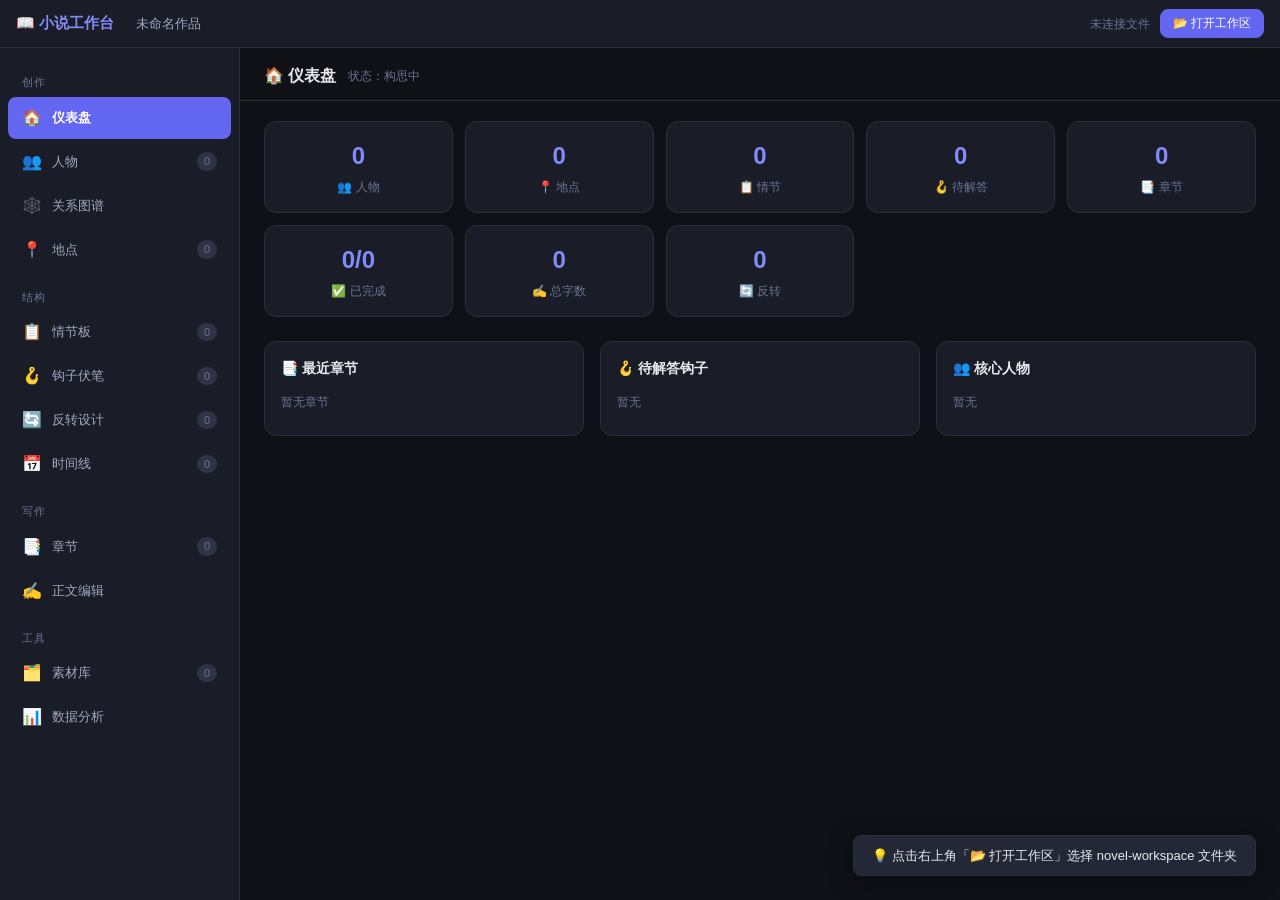
==== novel-workspace/novel-studio.html @ f1ae54b0 "feat: init novel-studio - local novel writing workbench" ====
<!DOCTYPE html>
<html lang="zh-CN">
<head>
<meta charset="UTF-8">
<meta name="viewport" content="width=device-width, initial-scale=1.0">
<title>📖 小说创作工作台</title>
<style>
:root{
  --bg:#0f1117;--bg2:#1a1d27;--bg3:#242836;--bg4:#2e3345;--bg5:#383d50;
  --text:#e8eaf0;--text2:#a0a8c0;--text3:#6b7394;
  --accent:#6366f1;--accent2:#818cf8;--accent-dim:#4338ca;
  --green:#10b981;--yellow:#f59e0b;--red:#ef4444;--blue:#3b82f6;--purple:#8b5cf6;--pink:#ec4899;--cyan:#06b6d4;--orange:#f97316;
  --border:#2a2f40;--border2:#363c52;
  --radius:8px;--radius2:12px;
  --shadow:0 4px 24px rgba(0,0,0,.4);
  --font-sans:-apple-system,BlinkMacSystemFont,'Segoe UI',Roboto,sans-serif;
  --font-serif:'Georgia','Noto Serif SC',serif;
  --font-mono:'JetBrains Mono','Fira Code',monospace;
  --sidebar-w:240px;--topbar-h:48px;
}
*{margin:0;padding:0;box-sizing:border-box;}
body{font-family:var(--font-sans);background:var(--bg);color:var(--text);height:100vh;overflow:hidden;display:flex;flex-direction:column;font-size:14px;line-height:1.5;}
::-webkit-scrollbar{width:6px;height:6px;}
::-webkit-scrollbar-track{background:transparent;}
::-webkit-scrollbar-thumb{background:var(--bg4);border-radius:3px;}
::-webkit-scrollbar-thumb:hover{background:var(--bg5);}

/* === 顶栏 === */
.topbar{height:var(--topbar-h);background:var(--bg2);border-bottom:1px solid var(--border);display:flex;align-items:center;padding:0 16px;gap:12px;flex-shrink:0;z-index:100;}
.topbar-logo{font-size:15px;font-weight:700;color:var(--accent2);white-space:nowrap;}
.topbar-project{font-size:13px;color:var(--text2);cursor:pointer;padding:4px 10px;border-radius:var(--radius);transition:background .15s;}
.topbar-project:hover{background:var(--bg3);}
.topbar-status{margin-left:auto;display:flex;align-items:center;gap:10px;font-size:12px;color:var(--text3);}
.topbar-status .dot{width:8px;height:8px;border-radius:50%;background:var(--green);animation:pulse 2s infinite;}
@keyframes pulse{0%,100%{opacity:1;}50%{opacity:.4;}}
.topbar-btn{padding:5px 12px;border-radius:var(--radius);border:1px solid var(--border);background:transparent;color:var(--text2);cursor:pointer;font-size:12px;transition:all .15s;}
.topbar-btn:hover{background:var(--bg3);color:var(--text);border-color:var(--border2);}
.topbar-btn.primary{background:var(--accent);border-color:var(--accent);color:#fff;}
.topbar-btn.primary:hover{background:var(--accent-dim);}

/* === 主体布局 === */
.app-body{display:flex;flex:1;overflow:hidden;}

/* === 侧边栏 === */
.sidebar{width:var(--sidebar-w);background:var(--bg2);border-right:1px solid var(--border);display:flex;flex-direction:column;flex-shrink:0;overflow:hidden;}
.sidebar-nav{flex:1;overflow-y:auto;padding:8px;}
.nav-item{display:flex;align-items:center;gap:10px;padding:9px 14px;border-radius:var(--radius);cursor:pointer;color:var(--text2);font-size:13px;transition:all .15s;margin-bottom:2px;}
.nav-item:hover{background:var(--bg3);color:var(--text);}
.nav-item.active{background:var(--accent);color:#fff;font-weight:600;}
.nav-item .icon{font-size:16px;width:20px;text-align:center;}
.nav-item .badge{margin-left:auto;background:var(--bg4);color:var(--text3);font-size:11px;padding:1px 6px;border-radius:10px;min-width:20px;text-align:center;}
.nav-item.active .badge{background:rgba(255,255,255,.2);color:#fff;}
.nav-section{padding:6px 14px;font-size:11px;color:var(--text3);text-transform:uppercase;letter-spacing:1px;margin-top:12px;}

/* === 主内容区 === */
.main-content{flex:1;overflow:hidden;display:flex;flex-direction:column;}
.panel{display:none;flex:1;overflow:hidden;flex-direction:column;}
.panel.active{display:flex;}
.panel-header{padding:16px 24px 12px;border-bottom:1px solid var(--border);display:flex;align-items:center;gap:12px;flex-shrink:0;background:var(--bg);}
.panel-title{font-size:16px;font-weight:700;color:var(--text);}
.panel-subtitle{font-size:12px;color:var(--text3);}
.panel-actions{margin-left:auto;display:flex;gap:8px;}
.panel-body{flex:1;overflow-y:auto;padding:20px 24px;}

/* === 按钮 === */
.btn{padding:7px 14px;border-radius:var(--radius);border:1px solid var(--border);background:var(--bg3);color:var(--text);cursor:pointer;font-size:13px;font-weight:500;transition:all .15s;display:inline-flex;align-items:center;gap:6px;}
.btn:hover{background:var(--bg4);border-color:var(--border2);}
.btn-primary{background:var(--accent);border-color:var(--accent);color:#fff;}
.btn-primary:hover{background:var(--accent-dim);}
.btn-sm{padding:5px 10px;font-size:12px;}
.btn-ghost{background:transparent;border-color:transparent;}
.btn-ghost:hover{background:var(--bg3);}
.btn-danger{background:var(--red);border-color:var(--red);color:#fff;}
.btn-danger:hover{opacity:.85;}

/* === 卡片 === */
.card-grid{display:grid;grid-template-columns:repeat(auto-fill,minmax(280px,1fr));gap:16px;}
.card{background:var(--bg2);border:1px solid var(--border);border-radius:var(--radius2);padding:16px;cursor:pointer;transition:all .2s;position:relative;}
.card:hover{border-color:var(--accent);transform:translateY(-2px);box-shadow:var(--shadow);}
.card-title{font-size:14px;font-weight:600;margin-bottom:6px;display:flex;align-items:center;gap:8px;}
.card-desc{font-size:12px;color:var(--text3);line-height:1.6;display:-webkit-box;-webkit-line-clamp:3;-webkit-box-orient:vertical;overflow:hidden;}
.card-tags{display:flex;flex-wrap:wrap;gap:4px;margin-top:8px;}
.card-footer{display:flex;align-items:center;gap:8px;margin-top:12px;padding-top:10px;border-top:1px solid var(--border);}
.tag{padding:2px 8px;border-radius:4px;font-size:11px;background:var(--bg4);color:var(--text2);}
.tag-accent{background:rgba(99,102,241,.15);color:var(--accent2);}
.tag-green{background:rgba(16,185,129,.15);color:var(--green);}
.tag-yellow{background:rgba(245,158,11,.15);color:var(--yellow);}
.tag-red{background:rgba(239,68,68,.15);color:var(--red);}
.tag-purple{background:rgba(139,92,207,.15);color:var(--purple);}

/* === 表单 === */
.form-group{margin-bottom:14px;}
.form-label{display:block;font-size:12px;color:var(--text2);margin-bottom:4px;font-weight:500;}
.form-input,.form-select,.form-textarea{width:100%;padding:8px 12px;border-radius:var(--radius);border:1px solid var(--border);background:var(--bg3);color:var(--text);font-size:13px;font-family:inherit;transition:border-color .15s;}
.form-input:focus,.form-select:focus,.form-textarea:focus{outline:none;border-color:var(--accent);}
.form-textarea{resize:vertical;min-height:80px;line-height:1.6;}
.form-row{display:grid;grid-template-columns:1fr 1fr;gap:12px;}
.form-row-3{display:grid;grid-template-columns:1fr 1fr 1fr;gap:12px;}

/* === 模态框 === */
.modal-overlay{display:none;position:fixed;inset:0;background:rgba(0,0,0,.6);z-index:1000;align-items:center;justify-content:center;backdrop-filter:blur(4px);}
.modal-overlay.active{display:flex;}
.modal{background:var(--bg2);border:1px solid var(--border);border-radius:var(--radius2);width:90%;max-width:600px;max-height:85vh;display:flex;flex-direction:column;box-shadow:var(--shadow);}
.modal-lg{max-width:800px;}
.modal-header{padding:16px 20px;border-bottom:1px solid var(--border);display:flex;align-items:center;justify-content:space-between;}
.modal-title{font-size:15px;font-weight:700;}
.modal-close{width:28px;height:28px;border-radius:var(--radius);border:none;background:transparent;color:var(--text3);cursor:pointer;font-size:16px;display:flex;align-items:center;justify-content:center;}
.modal-close:hover{background:var(--bg4);color:var(--text);}
.modal-body{padding:20px;overflow-y:auto;flex:1;}
.modal-footer{padding:14px 20px;border-top:1px solid var(--border);display:flex;justify-content:flex-end;gap:8px;}

/* === 统计卡片 === */
.stat-grid{display:grid;grid-template-columns:repeat(auto-fill,minmax(160px,1fr));gap:12px;margin-bottom:24px;}
.stat-card{background:var(--bg2);border:1px solid var(--border);border-radius:var(--radius2);padding:16px;text-align:center;}
.stat-value{font-size:24px;font-weight:700;color:var(--accent2);}
.stat-label{font-size:12px;color:var(--text3);margin-top:4px;}

/* === 空状态 === */
.empty-state{display:flex;flex-direction:column;align-items:center;justify-content:center;padding:60px 20px;color:var(--text3);}
.empty-state .icon{font-size:48px;margin-bottom:12px;opacity:.5;}
.empty-state p{font-size:14px;}

/* === Toast === */
.toast{position:fixed;bottom:24px;right:24px;background:var(--bg3);border:1px solid var(--border);color:var(--text);padding:10px 18px;border-radius:var(--radius);font-size:13px;z-index:9999;animation:slideIn .3s ease;box-shadow:var(--shadow);}
@keyframes slideIn{from{transform:translateY(20px);opacity:0;}to{transform:translateY(0);opacity:1;}}

/* === 情节板 === */
.plotboard{display:flex;gap:12px;overflow-x:auto;padding-bottom:16px;height:100%;}
.plot-column{min-width:280px;max-width:320px;background:var(--bg2);border:1px solid var(--border);border-radius:var(--radius2);display:flex;flex-direction:column;flex-shrink:0;}
.plot-col-header{padding:12px 14px;font-weight:600;font-size:13px;border-bottom:1px solid var(--border);display:flex;align-items:center;justify-content:space-between;}
.plot-col-header .count{font-size:11px;color:var(--text3);font-weight:400;}
.plot-col-body{flex:1;overflow-y:auto;padding:8px;}
.plot-card{background:var(--bg3);border:1px solid var(--border);border-radius:var(--radius);padding:10px 12px;margin-bottom:8px;cursor:grab;transition:all .15s;}
.plot-card:hover{border-color:var(--accent);background:var(--bg4);}
.plot-card-title{font-size:12px;font-weight:600;margin-bottom:4px;}
.plot-card-desc{font-size:11px;color:var(--text3);line-height:1.5;display:-webkit-box;-webkit-line-clamp:2;-webkit-box-orient:vertical;overflow:hidden;}
.plot-card-meta{display:flex;gap:4px;margin-top:6px;flex-wrap:wrap;}

/* === 时间线 === */
.timeline-list{position:relative;padding-left:24px;}
.timeline-list::before{content:'';position:absolute;left:8px;top:0;bottom:0;width:2px;background:var(--border);}
.timeline-item{position:relative;padding:12px 16px;margin-bottom:12px;background:var(--bg2);border:1px solid var(--border);border-radius:var(--radius);cursor:pointer;transition:all .15s;}
.timeline-item:hover{border-color:var(--accent);}
.timeline-item::before{content:'';position:absolute;left:-20px;top:18px;width:10px;height:10px;border-radius:50%;background:var(--accent);border:2px solid var(--bg);}
.timeline-item.major::before{background:var(--yellow);width:12px;height:12px;left:-21px;}
.timeline-date{font-size:11px;color:var(--text3);margin-bottom:4px;}
.timeline-title{font-size:13px;font-weight:600;}
.timeline-desc{font-size:12px;color:var(--text2);margin-top:4px;}

/* === 编辑器 === */
.editor-layout{display:flex;flex:1;overflow:hidden;}
.editor-sidebar{width:260px;background:var(--bg2);border-right:1px solid var(--border);overflow-y:auto;padding:12px;flex-shrink:0;}
.editor-sidebar-section{margin-bottom:16px;}
.editor-sidebar-title{font-size:11px;color:var(--text3);text-transform:uppercase;letter-spacing:1px;margin-bottom:8px;padding:0 4px;}
.editor-sidebar-item{padding:6px 10px;border-radius:var(--radius);cursor:pointer;font-size:12px;color:var(--text2);transition:background .15s;}
.editor-sidebar-item:hover{background:var(--bg3);}
.editor-sidebar-item.active{background:var(--accent);color:#fff;}
.editor-main{flex:1;display:flex;flex-direction:column;overflow:hidden;}
.editor-toolbar{padding:8px 16px;border-bottom:1px solid var(--border);display:flex;align-items:center;gap:10px;background:var(--bg);flex-shrink:0;}
.editor-info{font-size:12px;color:var(--text3);}
.editor-area{flex:1;overflow-y:auto;padding:32px 48px;}
.editor-textarea{width:100%;min-height:100%;border:none;background:transparent;color:var(--text);font-family:var(--font-serif);font-size:16px;line-height:2;resize:none;outline:none;}

/* === 关系图 === */
.rel-canvas{flex:1;position:relative;overflow:hidden;background:var(--bg);}
.rel-node{position:absolute;width:80px;height:80px;border-radius:50%;border:2px solid var(--border);display:flex;flex-direction:column;align-items:center;justify-content:center;cursor:grab;transition:border-color .15s;background:var(--bg2);}
.rel-node:hover{border-color:var(--accent);z-index:10;}
.rel-node-name{font-size:11px;font-weight:600;text-align:center;line-height:1.2;}
.rel-node-role{font-size:9px;color:var(--text3);}

/* === 钩子列表 === */
.hook-list{display:flex;flex-direction:column;gap:10px;}
.hook-item{background:var(--bg2);border:1px solid var(--border);border-radius:var(--radius);padding:14px 16px;cursor:pointer;transition:all .15s;}
.hook-item:hover{border-color:var(--accent);}
.hook-item-header{display:flex;align-items:center;gap:10px;margin-bottom:6px;}
.hook-item-title{font-size:13px;font-weight:600;flex:1;}
.hook-item-desc{font-size:12px;color:var(--text3);line-height:1.5;}
.hook-item-footer{display:flex;gap:8px;margin-top:8px;align-items:center;}

/* === 数据分析 === */
.chart-container{background:var(--bg2);border:1px solid var(--border);border-radius:var(--radius2);padding:20px;margin-bottom:16px;}
.chart-title{font-size:13px;font-weight:600;margin-bottom:12px;}
.bar-chart{display:flex;align-items:flex-end;gap:4px;height:120px;padding-top:8px;}
.bar{background:var(--accent);border-radius:3px 3px 0 0;min-width:20px;flex:1;transition:height .3s;position:relative;}
.bar:hover{background:var(--accent2);}
.bar-label{position:absolute;bottom:-18px;left:50%;transform:translateX(-50%);font-size:9px;color:var(--text3);white-space:nowrap;}

/* === 素材库 === */
.material-item{background:var(--bg2);border:1px solid var(--border);border-radius:var(--radius);padding:12px 16px;margin-bottom:8px;cursor:pointer;transition:all .15s;}
.material-item:hover{border-color:var(--accent);}
.material-type{font-size:10px;color:var(--text3);text-transform:uppercase;letter-spacing:.5px;}
.material-content{font-size:13px;margin-top:4px;line-height:1.6;}

/* === 反转设计 === */
.reversal-card{background:var(--bg2);border:1px solid var(--border);border-radius:var(--radius2);padding:16px;margin-bottom:12px;cursor:pointer;transition:all .15s;}
.reversal-card:hover{border-color:var(--purple);}
.reversal-type-badge{display:inline-block;padding:2px 8px;border-radius:4px;font-size:11px;background:rgba(139,92,207,.15);color:var(--purple);margin-bottom:8px;}

/* === 搜索框 === */
.search-box{position:relative;}
.search-box input{padding-left:32px;}
.search-box::before{content:'🔍';position:absolute;left:10px;top:50%;transform:translateY(-50%);font-size:12px;}
</style>
</head>
<body>

<!-- 顶栏 -->
<div class="topbar">
  <div class="topbar-logo">📖 小说工作台</div>
  <div class="topbar-project" id="project-name" onclick="openProjectModal()">未命名作品</div>
  <div class="topbar-status">
    <span id="file-status">未连接文件</span>
    <span class="dot" id="status-dot" style="display:none"></span>
    <button class="topbar-btn primary" id="btn-open" onclick="openWorkspace()">📂 打开工作区</button>
    <button class="topbar-btn" id="btn-sync" onclick="reloadAll()" style="display:none">🔄 同步</button>
    <button class="topbar-btn" id="btn-save" onclick="saveAll()" style="display:none">💾 保存</button>
  </div>
</div>

<!-- 主体 -->
<div class="app-body">
  <!-- 侧边栏 -->
  <div class="sidebar">
    <div class="sidebar-nav">
      <div class="nav-section">创作</div>
      <div class="nav-item active" data-panel="dashboard" onclick="switchPanel('dashboard')">
        <span class="icon">🏠</span>仪表盘
      </div>
      <div class="nav-item" data-panel="characters" onclick="switchPanel('characters')">
        <span class="icon">👥</span>人物<span class="badge" id="badge-chars">0</span>
      </div>
      <div class="nav-item" data-panel="relations" onclick="switchPanel('relations')">
        <span class="icon">🕸️</span>关系图谱
      </div>
      <div class="nav-item" data-panel="locations" onclick="switchPanel('locations')">
        <span class="icon">📍</span>地点<span class="badge" id="badge-locs">0</span>
      </div>
      <div class="nav-section">结构</div>
      <div class="nav-item" data-panel="plotboard" onclick="switchPanel('plotboard')">
        <span class="icon">📋</span>情节板<span class="badge" id="badge-plots">0</span>
      </div>
      <div class="nav-item" data-panel="hooks" onclick="switchPanel('hooks')">
        <span class="icon">🪝</span>钩子伏笔<span class="badge" id="badge-hooks">0</span>
      </div>
      <div class="nav-item" data-panel="reversals" onclick="switchPanel('reversals')">
        <span class="icon">🔄</span>反转设计<span class="badge" id="badge-reversals">0</span>
      </div>
      <div class="nav-item" data-panel="timeline" onclick="switchPanel('timeline')">
        <span class="icon">📅</span>时间线<span class="badge" id="badge-timeline">0</span>
      </div>
      <div class="nav-section">写作</div>
      <div class="nav-item" data-panel="chapters" onclick="switchPanel('chapters')">
        <span class="icon">📑</span>章节<span class="badge" id="badge-chapters">0</span>
      </div>
      <div class="nav-item" data-panel="editor" onclick="switchPanel('editor')">
        <span class="icon">✍️</span>正文编辑
      </div>
      <div class="nav-section">工具</div>
      <div class="nav-item" data-panel="materials" onclick="switchPanel('materials')">
        <span class="icon">🗂️</span>素材库<span class="badge" id="badge-materials">0</span>
      </div>
      <div class="nav-item" data-panel="analytics" onclick="switchPanel('analytics')">
        <span class="icon">📊</span>数据分析
      </div>
    </div>
  </div>

  <!-- 主内容 -->
  <div class="main-content">
    <!-- 仪表盘 -->
    <div class="panel active" id="panel-dashboard">
      <div class="panel-header">
        <div class="panel-title">🏠 仪表盘</div>
        <div class="panel-subtitle" id="dashboard-subtitle"></div>
      </div>
      <div class="panel-body">
        <div class="stat-grid" id="stat-grid"></div>
        <div class="card-grid" id="dashboard-grid"></div>
      </div>
    </div>

    <!-- 人物管理 -->
    <div class="panel" id="panel-characters">
      <div class="panel-header">
        <div class="panel-title">👥 人物管理</div>
        <input class="form-input" id="char-search" placeholder="搜索人物..." oninput="renderCharacters()" style="flex:1;max-width:240px;margin-left:16px">
        <div class="panel-actions"><button class="btn btn-primary btn-sm" onclick="openCharModal()">+ 新建人物</button></div>
      </div>
      <div class="panel-body"><div class="card-grid" id="char-grid"></div></div>
    </div>

    <!-- 关系图谱 -->
    <div class="panel" id="panel-relations">
      <div class="panel-header">
        <div class="panel-title">🕸️ 关系图谱</div>
        <div class="panel-actions">
          <button class="btn btn-sm" onclick="openRelModal()">+ 添加关系</button>
          <button class="btn btn-sm btn-ghost" onclick="autoLayout()">⚡ 自动布局</button>
        </div>
      </div>
      <div class="rel-canvas" id="rel-canvas">
        <svg id="rel-svg" style="position:absolute;inset:0;pointer-events:none;"></svg>
        <div id="rel-nodes"></div>
      </div>
    </div>

    <!-- 地点管理 -->
    <div class="panel" id="panel-locations">
      <div class="panel-header">
        <div class="panel-title">📍 地点管理</div>
        <div class="panel-actions"><button class="btn btn-primary btn-sm" onclick="openLocModal()">+ 新建地点</button></div>
      </div>
      <div class="panel-body"><div class="card-grid" id="loc-grid"></div></div>
    </div>

    <!-- 情节板 -->
    <div class="panel" id="panel-plotboard">
      <div class="panel-header">
        <div class="panel-title">📋 情节板</div>
        <div class="panel-actions">
          <button class="btn btn-primary btn-sm" onclick="openPlotModal()">+ 新建情节</button>
          <button class="btn btn-sm btn-ghost" onclick="addPlotColumn()">+ 添加列</button>
        </div>
      </div>
      <div class="panel-body" style="overflow-x:auto;overflow-y:hidden;padding:12px;">
        <div class="plotboard" id="plotboard"></div>
      </div>
    </div>

    <!-- 钩子伏笔 -->
    <div class="panel" id="panel-hooks">
      <div class="panel-header">
        <div class="panel-title">🪝 钩子 & 伏笔</div>
        <div class="panel-actions"><button class="btn btn-primary btn-sm" onclick="openHookModal()">+ 新建钩子</button></div>
      </div>
      <div class="panel-body"><div class="hook-list" id="hook-list"></div></div>
    </div>

    <!-- 反转设计 -->
    <div class="panel" id="panel-reversals">
      <div class="panel-header">
        <div class="panel-title">🔄 反转设计</div>
        <div class="panel-actions"><button class="btn btn-primary btn-sm" onclick="openReversalModal()">+ 新建反转</button></div>
      </div>
      <div class="panel-body"><div id="reversal-list"></div></div>
    </div>

    <!-- 时间线 -->
    <div class="panel" id="panel-timeline">
      <div class="panel-header">
        <div class="panel-title">📅 时间线</div>
        <div class="panel-actions"><button class="btn btn-primary btn-sm" onclick="openTimelineModal()">+ 添加事件</button></div>
      </div>
      <div class="panel-body"><div class="timeline-list" id="timeline-list"></div></div>
    </div>

    <!-- 章节管理 -->
    <div class="panel" id="panel-chapters">
      <div class="panel-header">
        <div class="panel-title">📑 章节管理</div>
        <div class="panel-actions"><button class="btn btn-primary btn-sm" onclick="openChapterModal()">+ 新建章节</button></div>
      </div>
      <div class="panel-body"><div id="chapter-list"></div></div>
    </div>

    <!-- 正文编辑器 -->
    <div class="panel" id="panel-editor">
      <div class="editor-layout">
        <div class="editor-sidebar" id="editor-sidebar"></div>
        <div class="editor-main">
          <div class="editor-toolbar">
            <span class="editor-info" id="editor-chapter-title">请选择章节</span>
            <span style="flex:1"></span>
            <span class="editor-info" id="editor-wordcount">0 字</span>
            <button class="btn btn-sm btn-ghost" onclick="toggleFocus()">🎯 专注模式</button>
          </div>
          <div class="editor-area">
            <textarea class="editor-textarea" id="editor-textarea" placeholder="选择左侧章节开始写作..." oninput="onEditorInput()"></textarea>
          </div>
        </div>
      </div>
    </div>

    <!-- 素材库 -->
    <div class="panel" id="panel-materials">
      <div class="panel-header">
        <div class="panel-title">🗂️ 素材库</div>
        <div class="panel-actions"><button class="btn btn-primary btn-sm" onclick="openMaterialModal()">+ 添加素材</button></div>
      </div>
      <div class="panel-body"><div id="material-list"></div></div>
    </div>

    <!-- 数据分析 -->
    <div class="panel" id="panel-analytics">
      <div class="panel-header">
        <div class="panel-title">📊 数据分析</div>
      </div>
      <div class="panel-body"><div id="analytics-content"></div></div>
    </div>
  </div>
</div>

<!-- ===== 模态框 ===== -->

<!-- 项目信息模态框 -->
<div class="modal-overlay" id="modal-project" onclick="if(event.target===this)closeModal('modal-project')">
  <div class="modal">
    <div class="modal-header"><div class="modal-title">📖 项目设置</div><button class="modal-close" onclick="closeModal('modal-project')">✕</button></div>
    <div class="modal-body">
      <div class="form-group"><label class="form-label">作品名称</label><input class="form-input" id="proj-name"></div>
      <div class="form-row">
        <div class="form-group"><label class="form-label">作者</label><input class="form-input" id="proj-author"></div>
        <div class="form-group"><label class="form-label">类型</label><input class="form-input" id="proj-genre" placeholder="如：玄幻·悬疑·单元剧"></div>
      </div>
      <div class="form-group"><label class="form-label">简介</label><textarea class="form-textarea" id="proj-desc" rows="4"></textarea></div>
      <div class="form-row">
        <div class="form-group"><label class="form-label">目标字数</label><input class="form-input" id="proj-target" type="number" placeholder="0"></div>
        <div class="form-group"><label class="form-label">状态</label>
          <select class="form-select" id="proj-status"><option>构思中</option><option>大纲阶段</option><option>写作中</option><option>修改中</option><option>已完结</option></select>
        </div>
      </div>
    </div>
    <div class="modal-footer"><button class="btn" onclick="closeModal('modal-project')">取消</button><button class="btn btn-primary" onclick="saveProject()">保存</button></div>
  </div>
</div>

<!-- 人物模态框 -->
<div class="modal-overlay" id="modal-char" onclick="if(event.target===this)closeModal('modal-char')">
  <div class="modal modal-lg">
    <div class="modal-header"><div class="modal-title" id="char-modal-title">新建人物</div><button class="modal-close" onclick="closeModal('modal-char')">✕</button></div>
    <div class="modal-body">
      <div class="form-row-3">
        <div class="form-group"><label class="form-label">姓名 *</label><input class="form-input" id="char-name"></div>
        <div class="form-group"><label class="form-label">别名</label><input class="form-input" id="char-alias"></div>
        <div class="form-group"><label class="form-label">年龄</label><input class="form-input" id="char-age"></div>
      </div>
      <div class="form-row-3">
        <div class="form-group"><label class="form-label">性别</label>
          <select class="form-select" id="char-gender"><option value="">未设定</option><option>男</option><option>女</option><option>其他</option></select>
        </div>
        <div class="form-group"><label class="form-label">角色定位</label>
          <select class="form-select" id="char-role"><option>主角</option><option>配角</option><option>反派</option><option>路人</option><option>导师</option></select>
        </div>
        <div class="form-group"><label class="form-label">颜色标记</label>
          <select class="form-select" id="char-color"><option value="#6366f1">紫</option><option value="#3b82f6">蓝</option><option value="#10b981">绿</option><option value="#f59e0b">黄</option><option value="#ef4444">红</option><option value="#ec4899">粉</option><option value="#06b6d4">青</option><option value="#f97316">橙</option></select>
        </div>
      </div>
      <div class="form-group"><label class="form-label">外貌特征</label><textarea class="form-textarea" id="char-appearance" rows="2"></textarea></div>
      <div class="form-group"><label class="form-label">性格特点</label><textarea class="form-textarea" id="char-personality" rows="2"></textarea></div>
      <div class="form-row">
        <div class="form-group"><label class="form-label">表层目标</label><input class="form-input" id="char-goal"></div>
        <div class="form-group"><label class="form-label">深层欲望</label><input class="form-input" id="char-desire"></div>
      </div>
      <div class="form-group"><label class="form-label">秘密</label><input class="form-input" id="char-secret"></div>
      <div class="form-group"><label class="form-label">成长弧线</label><textarea class="form-textarea" id="char-arc" rows="2"></textarea></div>
      <div class="form-group"><label class="form-label">备注</label><textarea class="form-textarea" id="char-notes" rows="2"></textarea></div>
    </div>
    <div class="modal-footer"><button class="btn" onclick="closeModal('modal-char')">取消</button><button class="btn btn-primary" onclick="saveChar()">保存</button></div>
  </div>
</div>

<!-- 关系模态框 -->
<div class="modal-overlay" id="modal-rel" onclick="if(event.target===this)closeModal('modal-rel')">
  <div class="modal">
    <div class="modal-header"><div class="modal-title">添加关系</div><button class="modal-close" onclick="closeModal('modal-rel')">✕</button></div>
    <div class="modal-body">
      <div class="form-row">
        <div class="form-group"><label class="form-label">人物A</label><select class="form-select" id="rel-charA"></select></div>
        <div class="form-group"><label class="form-label">人物B</label><select class="form-select" id="rel-charB"></select></div>
      </div>
      <div class="form-row">
        <div class="form-group"><label class="form-label">关系类型</label>
          <select class="form-select" id="rel-type"><option>血缘</option><option>爱情</option><option>友情</option><option>仇恨</option><option>师徒</option><option>主仆</option><option>利益</option><option>对手</option><option>自定义</option></select>
        </div>
        <div class="form-group"><label class="form-label">自定义标签</label><input class="form-input" id="rel-custom"></div>
      </div>
      <div class="form-group"><label class="form-label">关系描述</label><textarea class="form-textarea" id="rel-desc" rows="2"></textarea></div>
    </div>
    <div class="modal-footer"><button class="btn" onclick="closeModal('modal-rel')">取消</button><button class="btn btn-primary" onclick="saveRel()">保存</button></div>
  </div>
</div>

<!-- 地点模态框 -->
<div class="modal-overlay" id="modal-loc" onclick="if(event.target===this)closeModal('modal-loc')">
  <div class="modal">
    <div class="modal-header"><div class="modal-title" id="loc-modal-title">新建地点</div><button class="modal-close" onclick="closeModal('modal-loc')">✕</button></div>
    <div class="modal-body">
      <div class="form-row">
        <div class="form-group"><label class="form-label">地点名称 *</label><input class="form-input" id="loc-name"></div>
        <div class="form-group"><label class="form-label">所属区域</label><input class="form-input" id="loc-region"></div>
      </div>
      <div class="form-row">
        <div class="form-group"><label class="form-label">类型</label>
          <select class="form-select" id="loc-type"><option>城市</option><option>村镇</option><option>山林</option><option>水域</option><option>建筑</option><option>洞穴</option><option>道路</option><option>其他</option></select>
        </div>
        <div class="form-group"><label class="form-label">氛围</label>
          <select class="form-select" id="loc-mood"><option>宁静</option><option>压抑</option><option>开阔</option><option>神秘</option><option>温馨</option><option>危险</option><option>繁华</option><option>荒凉</option></select>
        </div>
      </div>
      <div class="form-group"><label class="form-label">描述</label><textarea class="form-textarea" id="loc-desc" rows="3"></textarea></div>
      <div class="form-group"><label class="form-label">关联事件</label><textarea class="form-textarea" id="loc-events" rows="2"></textarea></div>
    </div>
    <div class="modal-footer"><button class="btn" onclick="closeModal('modal-loc')">取消</button><button class="btn btn-primary" onclick="saveLoc()">保存</button></div>
  </div>
</div>

<!-- 情节模态框 -->
<div class="modal-overlay" id="modal-plot" onclick="if(event.target===this)closeModal('modal-plot')">
  <div class="modal">
    <div class="modal-header"><div class="modal-title" id="plot-modal-title">新建情节</div><button class="modal-close" onclick="closeModal('modal-plot')">✕</button></div>
    <div class="modal-body">
      <div class="form-row">
        <div class="form-group"><label class="form-label">标题 *</label><input class="form-input" id="plot-title"></div>
        <div class="form-group"><label class="form-label">所属阶段</label><select class="form-select" id="plot-col"></select></div>
      </div>
      <div class="form-group"><label class="form-label">描述</label><textarea class="form-textarea" id="plot-desc" rows="3"></textarea></div>
      <div class="form-row">
        <div class="form-group"><label class="form-label">涉及人物</label><input class="form-input" id="plot-chars" placeholder="逗号分隔"></div>
        <div class="form-group"><label class="form-label">情绪基调</label>
          <select class="form-select" id="plot-mood"><option>紧张</option><option>平静</option><option>悲伤</option><option>欢快</option><option>恐惧</option><option>愤怒</option><option>悬疑</option><option>温情</option></select>
        </div>
      </div>
      <div class="form-group"><label class="form-label">目的/作用</label><input class="form-input" id="plot-purpose"></div>
    </div>
    <div class="modal-footer"><button class="btn" onclick="closeModal('modal-plot')">取消</button><button class="btn btn-primary" onclick="savePlot()">保存</button></div>
  </div>
</div>

<!-- 钩子模态框 -->
<div class="modal-overlay" id="modal-hook" onclick="if(event.target===this)closeModal('modal-hook')">
  <div class="modal">
    <div class="modal-header"><div class="modal-title" id="hook-modal-title">新建钩子/伏笔</div><button class="modal-close" onclick="closeModal('modal-hook')">✕</button></div>
    <div class="modal-body">
      <div class="form-row">
        <div class="form-group"><label class="form-label">标题 *</label><input class="form-input" id="hook-title"></div>
        <div class="form-group"><label class="form-label">类型</label>
          <select class="form-select" id="hook-type"><option>开篇钩子</option><option>悬念</option><option>伏笔</option><option>反转铺垫</option><option>章末钩子</option></select>
        </div>
      </div>
      <div class="form-group"><label class="form-label">描述</label><textarea class="form-textarea" id="hook-desc" rows="3"></textarea></div>
      <div class="form-row">
        <div class="form-group"><label class="form-label">埋设章节</label><input class="form-input" id="hook-plant" placeholder="如：第3章"></div>
        <div class="form-group"><label class="form-label">回收章节</label><input class="form-input" id="hook-harvest" placeholder="如：第8章"></div>
      </div>
      <div class="form-row">
        <div class="form-group"><label class="form-label">状态</label>
          <select class="form-select" id="hook-status"><option value="open">未解答</option><option value="closed">已解答</option><option value="intentional">故意留白</option></select>
        </div>
        <div class="form-group"><label class="form-label">重要程度</label>
          <select class="form-select" id="hook-priority"><option>高</option><option>中</option><option>低</option></select>
        </div>
      </div>
    </div>
    <div class="modal-footer"><button class="btn" onclick="closeModal('modal-hook')">取消</button><button class="btn btn-primary" onclick="saveHook()">保存</button></div>
  </div>
</div>

<!-- 反转模态框 -->
<div class="modal-overlay" id="modal-reversal" onclick="if(event.target===this)closeModal('modal-reversal')">
  <div class="modal modal-lg">
    <div class="modal-header"><div class="modal-title" id="reversal-modal-title">新建反转</div><button class="modal-close" onclick="closeModal('modal-reversal')">✕</button></div>
    <div class="modal-body">
      <div class="form-row">
        <div class="form-group"><label class="form-label">反转标题 *</label><input class="form-input" id="rev-title"></div>
        <div class="form-group"><label class="form-label">反转类型</label>
          <select class="form-select" id="rev-type"><option>身份反转</option><option>动机反转</option><option>事实反转</option><option>关系反转</option><option>时间反转</option><option>认知反转</option></select>
        </div>
      </div>
      <div class="form-group"><label class="form-label">反转内容</label><textarea class="form-textarea" id="rev-content" rows="3" placeholder="读者以为是A，实际是B"></textarea></div>
      <div class="form-group"><label class="form-label">铺垫清单</label><textarea class="form-textarea" id="rev-foreshadow" rows="3" placeholder="每行一条铺垫，确保反转有据可查"></textarea></div>
      <div class="form-group"><label class="form-label">读者预期管理</label><textarea class="form-textarea" id="rev-expectation" rows="2" placeholder="如何引导读者形成错误预期"></textarea></div>
      <div class="form-row">
        <div class="form-group"><label class="form-label">触发章节</label><input class="form-input" id="rev-chapter" placeholder="如：第10章"></div>
        <div class="form-group"><label class="form-label">关联人物</label><input class="form-input" id="rev-chars" placeholder="逗号分隔"></div>
      </div>
    </div>
    <div class="modal-footer"><button class="btn" onclick="closeModal('modal-reversal')">取消</button><button class="btn btn-primary" onclick="saveReversal()">保存</button></div>
  </div>
</div>

<!-- 时间线模态框 -->
<div class="modal-overlay" id="modal-timeline" onclick="if(event.target===this)closeModal('modal-timeline')">
  <div class="modal">
    <div class="modal-header"><div class="modal-title" id="timeline-modal-title">添加事件</div><button class="modal-close" onclick="closeModal('modal-timeline')">✕</button></div>
    <div class="modal-body">
      <div class="form-row">
        <div class="form-group"><label class="form-label">时间 *</label><input class="form-input" id="tl-time" placeholder="如：建安十三年春"></div>
        <div class="form-group"><label class="form-label">重要程度</label>
          <select class="form-select" id="tl-level"><option value="major">重大事件</option><option value="normal">普通事件</option><option value="minor">次要事件</option></select>
        </div>
      </div>
      <div class="form-group"><label class="form-label">事件标题 *</label><input class="form-input" id="tl-title"></div>
      <div class="form-group"><label class="form-label">事件描述</label><textarea class="form-textarea" id="tl-desc" rows="3"></textarea></div>
      <div class="form-group"><label class="form-label">涉及人物</label><input class="form-input" id="tl-chars" placeholder="逗号分隔"></div>
    </div>
    <div class="modal-footer"><button class="btn" onclick="closeModal('modal-timeline')">取消</button><button class="btn btn-primary" onclick="saveTimeline()">保存</button></div>
  </div>
</div>

<!-- 章节模态框 -->
<div class="modal-overlay" id="modal-chapter" onclick="if(event.target===this)closeModal('modal-chapter')">
  <div class="modal">
    <div class="modal-header"><div class="modal-title" id="chapter-modal-title">新建章节</div><button class="modal-close" onclick="closeModal('modal-chapter')">✕</button></div>
    <div class="modal-body">
      <div class="form-row">
        <div class="form-group"><label class="form-label">章节标题 *</label><input class="form-input" id="ch-title"></div>
        <div class="form-group"><label class="form-label">状态</label>
          <select class="form-select" id="ch-status"><option value="draft">草稿</option><option value="writing">写作中</option><option value="done">已完成</option><option value="revision">修改中</option></select>
        </div>
      </div>
      <div class="form-group"><label class="form-label">章节摘要</label><textarea class="form-textarea" id="ch-summary" rows="3"></textarea></div>
      <div class="form-row">
        <div class="form-group"><label class="form-label">涉及人物</label><input class="form-input" id="ch-chars" placeholder="逗号分隔"></div>
        <div class="form-group"><label class="form-label">情绪基调</label>
          <select class="form-select" id="ch-mood"><option>紧张</option><option>平静</option><option>悲伤</option><option>欢快</option><option>恐惧</option><option>悬疑</option><option>温情</option><option>激烈</option></select>
        </div>
      </div>
      <div class="form-group"><label class="form-label">大纲要点</label><textarea class="form-textarea" id="ch-outline" rows="3" placeholder="本章要完成的事情"></textarea></div>
    </div>
    <div class="modal-footer"><button class="btn" onclick="closeModal('modal-chapter')">取消</button><button class="btn btn-primary" onclick="saveChapter()">保存</button></div>
  </div>
</div>

<!-- 素材模态框 -->
<div class="modal-overlay" id="modal-material" onclick="if(event.target===this)closeModal('modal-material')">
  <div class="modal">
    <div class="modal-header"><div class="modal-title" id="material-modal-title">添加素材</div><button class="modal-close" onclick="closeModal('modal-material')">✕</button></div>
    <div class="modal-body">
      <div class="form-row">
        <div class="form-group"><label class="form-label">类型</label>
          <select class="form-select" id="mat-type"><option>灵感</option><option>金句</option><option>意象</option><option>参考</option><option>笔记</option><option>对话</option></select>
        </div>
        <div class="form-group"><label class="form-label">标签</label><input class="form-input" id="mat-tags" placeholder="逗号分隔"></div>
      </div>
      <div class="form-group"><label class="form-label">内容 *</label><textarea class="form-textarea" id="mat-content" rows="5"></textarea></div>
      <div class="form-group"><label class="form-label">来源/备注</label><input class="form-input" id="mat-source"></div>
    </div>
    <div class="modal-footer"><button class="btn" onclick="closeModal('modal-material')">取消</button><button class="btn btn-primary" onclick="saveMaterial()">保存</button></div>
  </div>
</div>

<script>
// ===== 全局状态 =====
let dirHandle = null; // 工作区文件夹句柄
let dataHandles = {}; // 各数据文件句柄缓存
let DB = {
  project: {name:'未命名作品',author:'',genre:'',desc:'',targetWords:0,startDate:'',status:'构思中'},
  characters: [],
  relations: [],
  locations: [],
  plots: {columns:['第一幕·起','第二幕·承','第三幕·转','第四幕·合'],cards:[]},
  hooks: [],
  reversals: [],
  timeline: [],
  chapters: [],
  materials: [],
  settings: {theme:'dark',autoSave:true,fontSize:16,editorFont:'serif'}
};
let relPositions = {};
let currentPanel = 'dashboard';
let editingId = null;
let currentChapterId = null;
let autoSaveTimer = null;
let focusMode = false;

// ===== 工具函数 =====
const $ = id => document.getElementById(id);
const genId = () => Date.now().toString(36) + Math.random().toString(36).substr(2,6);

function showToast(msg) {
  const old = document.querySelector('.toast');
  if(old) old.remove();
  const t = document.createElement('div');
  t.className = 'toast';
  t.textContent = msg;
  document.body.appendChild(t);
  setTimeout(() => t.remove(), 2800);
}

function closeModal(id) { $(id).classList.remove('active'); editingId = null; }
function openModal(id) { $(id).classList.add('active'); }

// ===== 面板切换 =====
function switchPanel(name) {
  currentPanel = name;
  document.querySelectorAll('.nav-item').forEach(el => el.classList.toggle('active', el.dataset.panel === name));
  document.querySelectorAll('.panel').forEach(el => el.classList.toggle('active', el.id === 'panel-' + name));
  // 渲染对应面板
  const renderers = {
    dashboard: renderDashboard,
    characters: renderCharacters,
    relations: renderRelations,
    locations: renderLocations,
    plotboard: renderPlotboard,
    hooks: renderHooks,
    reversals: renderReversals,
    timeline: renderTimeline,
    chapters: renderChapters,
    editor: renderEditor,
    materials: renderMaterials,
    analytics: renderAnalytics
  };
  renderers[name]?.();
}

// ===== File System Access API =====
async function openWorkspace() {
  try {
    if (!window.showDirectoryPicker) {
      showToast('⚠️ 请使用 Chrome 或 Edge 浏览器');
      return;
    }
    // file://协议下可能会失败，给出提示
    if (location.protocol === 'file:') {
      const ok = confirm('当前是直接打开HTML文件，文件系统API可能受限。\n\n推荐方式：双击「启动工作台.bat」启动后再使用。\n\n是否仍然尝试？');
      if (!ok) return;
    }
    dirHandle = await window.showDirectoryPicker({ mode: 'readwrite' });
    // 确保 data 子目录存在
    const dataDir = await dirHandle.getDirectoryHandle('data', { create: true });
    await dirHandle.getDirectoryHandle('chapters', { create: true });
    await dirHandle.getDirectoryHandle('exports', { create: true });
    // 加载所有数据
    await loadAllData(dataDir);
    // 更新UI
    $('file-status').textContent = '✅ 已连接';
    $('status-dot').style.display = '';
    $('btn-sync').style.display = '';
    $('btn-save').style.display = '';
    $('btn-open').textContent = '📂 切换工作区';
    updateProjectName();
    renderDashboard();
    updateBadges();
    showToast('✅ 工作区已打开，编辑自动保存');
  } catch(e) {
    if (e.name === 'AbortError') return;
    if (e.name === 'SecurityError' || e.message.includes('secure context')) {
      showToast('❌ 安全限制：请双击「启动工作台.bat」通过服务器访问');
    } else {
      showToast('❌ 打开失败：' + e.message);
    }
    console.error('openWorkspace error:', e);
  }
}

async function loadAllData(dataDir) {
  const files = {
    'project.json': 'project',
    'characters.json': 'characters',
    'relations.json': 'relations',
    'locations.json': 'locations',
    'plots.json': 'plots',
    'hooks.json': 'hooks',
    'reversals.json': 'reversals',
    'timeline.json': 'timeline',
    'chapters.json': 'chapters',
    'materials.json': 'materials',
    'settings.json': 'settings'
  };
  for (const [filename, key] of Object.entries(files)) {
    try {
      const fh = await dataDir.getFileHandle(filename, { create: true });
      dataHandles[key] = fh;
      const file = await fh.getFile();
      const text = await file.text();
      if (text.trim()) {
        DB[key] = JSON.parse(text);
      }
    } catch(e) {
      console.warn(`加载 ${filename} 失败:`, e);
    }
  }
}

async function saveFile(key) {
  if (!dataHandles[key]) return;
  try {
    const writable = await dataHandles[key].createWritable();
    await writable.write(JSON.stringify(DB[key], null, 2));
    await writable.close();
  } catch(e) {
    console.warn(`保存 ${key} 失败:`, e);
  }
}

function autoSave(key) {
  // 优先用文件系统API
  if (dirHandle) {
    clearTimeout(autoSaveTimer);
    autoSaveTimer = setTimeout(() => saveFile(key), 500);
    return;
  }
  // 服务器模式：通过API保存
  if (location.protocol !== 'file:') {
    clearTimeout(autoSaveTimer);
    autoSaveTimer = setTimeout(() => saveViaAPI(key), 500);
    return;
  }
  // 最后兜底：localStorage
  try { localStorage.setItem('novel_' + key, JSON.stringify(DB[key])); } catch(e) {}
}

async function saveViaAPI(key) {
  try {
    const resp = await fetch(`/api/save/${key}`, {
      method: 'POST',
      headers: { 'Content-Type': 'application/json' },
      body: JSON.stringify(DB[key])
    });
    if (!resp.ok) throw new Error('保存失败');
  } catch(e) {
    console.error('API保存失败:', e);
    // 兜底到localStorage
    try { localStorage.setItem('novel_' + key, JSON.stringify(DB[key])); } catch(e2) {}
  }
}

async function saveAll() {
  if (dirHandle) {
    for (const key of Object.keys(dataHandles)) {
      await saveFile(key);
    }
    showToast('💾 全部已保存');
  } else if (location.protocol !== 'file:') {
    // 服务器模式批量保存
    const keys = ['project','characters','relations','locations','plots','hooks','reversals','timeline','chapters','materials','settings'];
    for (const key of keys) {
      await saveViaAPI(key);
    }
    showToast('💾 全部已保存到服务器');
  } else {
    showToast('⚠️ 当前模式仅保存在浏览器中');
  }
}

async function reloadAll() {
  if (dirHandle) {
    const dataDir = await dirHandle.getDirectoryHandle('data');
    await loadAllData(dataDir);
  } else if (location.protocol !== 'file:') {
    // 服务器模式重新加载
    await tryAutoLoad();
  } else {
    showToast('请先打开工作区'); return;
  }
  updateProjectName();
  updateBadges();
  switchPanel(currentPanel);
  showToast('🔄 已重新加载');
}

// ===== 项目信息 =====
function updateProjectName() {
  $('project-name').textContent = DB.project.name || '未命名作品';
  document.title = `📖 ${DB.project.name || '小说工作台'}`;
}

function openProjectModal() {
  $('proj-name').value = DB.project.name || '';
  $('proj-author').value = DB.project.author || '';
  $('proj-genre').value = DB.project.genre || '';
  $('proj-desc').value = DB.project.desc || '';
  $('proj-target').value = DB.project.targetWords || '';
  $('proj-status').value = DB.project.status || '构思中';
  openModal('modal-project');
}

function saveProject() {
  DB.project.name = $('proj-name').value.trim() || '未命名作品';
  DB.project.author = $('proj-author').value.trim();
  DB.project.genre = $('proj-genre').value.trim();
  DB.project.desc = $('proj-desc').value.trim();
  DB.project.targetWords = parseInt($('proj-target').value) || 0;
  DB.project.status = $('proj-status').value;
  updateProjectName();
  autoSave('project');
  closeModal('modal-project');
  showToast('✅ 项目信息已保存');
}

// ===== 仪表盘 =====
function renderDashboard() {
  const totalWords = DB.chapters.reduce((s, c) => s + (c.wordCount || 0), 0);
  const doneChapters = DB.chapters.filter(c => c.status === 'done').length;
  const openHooks = DB.hooks.filter(h => h.status === 'open').length;
  
  $('dashboard-subtitle').textContent = DB.project.status ? `状态：${DB.project.status}` : '';
  
  $('stat-grid').innerHTML = `
    <div class="stat-card"><div class="stat-value">${DB.characters.length}</div><div class="stat-label">👥 人物</div></div>
    <div class="stat-card"><div class="stat-value">${DB.locations.length}</div><div class="stat-label">📍 地点</div></div>
    <div class="stat-card"><div class="stat-value">${DB.plots.cards?.length || 0}</div><div class="stat-label">📋 情节</div></div>
    <div class="stat-card"><div class="stat-value">${openHooks}</div><div class="stat-label">🪝 待解答</div></div>
    <div class="stat-card"><div class="stat-value">${DB.chapters.length}</div><div class="stat-label">📑 章节</div></div>
    <div class="stat-card"><div class="stat-value">${doneChapters}/${DB.chapters.length}</div><div class="stat-label">✅ 已完成</div></div>
    <div class="stat-card"><div class="stat-value">${totalWords.toLocaleString()}</div><div class="stat-label">✍️ 总字数</div></div>
    <div class="stat-card"><div class="stat-value">${DB.reversals.length}</div><div class="stat-label">🔄 反转</div></div>
  `;
  
  // 快捷面板
  const recentChapters = DB.chapters.slice(-5).reverse();
  const pendingHooks = DB.hooks.filter(h => h.status === 'open').slice(0, 5);
  
  $('dashboard-grid').innerHTML = `
    <div class="card" style="cursor:default">
      <div class="card-title">📑 最近章节</div>
      ${recentChapters.length ? recentChapters.map((c, i) => `
        <div style="padding:6px 0;border-bottom:1px solid var(--border);font-size:12px;display:flex;align-items:center;gap:8px">
          <span style="color:var(--accent2);font-weight:600">第${DB.chapters.indexOf(c)+1}章</span>
          <span style="flex:1;color:var(--text2)">${c.title}</span>
          <span class="tag tag-${c.status==='done'?'green':c.status==='writing'?'accent':'yellow'}">${{draft:'草稿',writing:'写作中',done:'已完成',revision:'修改中'}[c.status]||'草稿'}</span>
        </div>
      `).join('') : '<div style="color:var(--text3);font-size:12px;padding:8px 0">暂无章节</div>'}
    </div>
    <div class="card" style="cursor:default">
      <div class="card-title">🪝 待解答钩子</div>
      ${pendingHooks.length ? pendingHooks.map(h => `
        <div style="padding:6px 0;border-bottom:1px solid var(--border);font-size:12px;display:flex;align-items:center;gap:8px">
          <span style="color:var(--yellow)">●</span>
          <span style="flex:1;color:var(--text2)">${h.title}</span>
          <span style="font-size:11px;color:var(--text3)">${h.plant||''}</span>
        </div>
      `).join('') : '<div style="color:var(--text3);font-size:12px;padding:8px 0">暂无</div>'}
    </div>
    <div class="card" style="cursor:default">
      <div class="card-title">👥 核心人物</div>
      ${DB.characters.filter(c=>c.role==='主角'||c.role==='反派').slice(0,6).map(c => `
        <div style="padding:6px 0;border-bottom:1px solid var(--border);font-size:12px;display:flex;align-items:center;gap:8px">
          <span style="width:8px;height:8px;border-radius:50%;background:${c.color||'var(--accent)'};flex-shrink:0"></span>
          <span style="flex:1;font-weight:500">${c.name}</span>
          <span style="font-size:11px;color:var(--text3)">${c.role}</span>
        </div>
      `).join('') || '<div style="color:var(--text3);font-size:12px;padding:8px 0">暂无</div>'}
    </div>
  `;
}

// ===== 人物管理 =====
function renderCharacters() {
  const search = ($('char-search')?.value || '').toLowerCase();
  const chars = DB.characters.filter(c => c.name.toLowerCase().includes(search) || (c.alias||'').toLowerCase().includes(search));
  const grid = $('char-grid');
  if (!chars.length) {
    grid.innerHTML = `<div class="empty-state" style="grid-column:1/-1"><div class="icon">👤</div><p>还没有人物，点击右上角新建</p></div>`;
    return;
  }
  grid.innerHTML = chars.map(c => `
    <div class="card" onclick="openCharModal('${c.id}')">
      <div class="card-title"><span style="width:10px;height:10px;border-radius:50%;background:${c.color||'var(--accent)'};flex-shrink:0"></span>${c.name}${c.alias?` <span style="font-size:11px;color:var(--text3);font-weight:400">· ${c.alias}</span>`:''}</div>
      <div class="card-tags">
        <span class="tag">${c.role||'未设定'}</span>
        ${c.age?`<span class="tag">${c.age}岁</span>`:''}
        ${c.gender?`<span class="tag">${c.gender}</span>`:''}
      </div>
      ${c.personality?`<div class="card-desc" style="margin-top:8px">${c.personality.substring(0,80)}${c.personality.length>80?'...':''}</div>`:''}
      <div class="card-footer">
        <button class="btn btn-sm btn-ghost" onclick="event.stopPropagation();openCharModal('${c.id}')">✏️ 编辑</button>
        <button class="btn btn-sm btn-ghost" style="color:var(--red)" onclick="event.stopPropagation();deleteChar('${c.id}')">🗑️</button>
      </div>
    </div>
  `).join('');
}

function openCharModal(id) {
  editingId = id || null;
  $('char-modal-title').textContent = id ? '编辑人物' : '新建人物';
  const fields = ['name','alias','age','appearance','personality','goal','desire','secret','arc','notes'];
  if (id) {
    const c = DB.characters.find(x => x.id === id);
    if (!c) return;
    fields.forEach(f => $(('char-'+f)).value = c[f] || '');
    $('char-gender').value = c.gender || '';
    $('char-role').value = c.role || '主角';
    $('char-color').value = c.color || '#6366f1';
  } else {
    fields.forEach(f => $('char-'+f).value = '');
    $('char-gender').value = '';
    $('char-role').value = '主角';
    $('char-color').value = '#6366f1';
  }
  openModal('modal-char');
}

function saveChar() {
  const name = $('char-name').value.trim();
  if (!name) { showToast('请输入人物姓名'); return; }
  const cd = {
    name, alias: $('char-alias').value.trim(), age: $('char-age').value.trim(),
    gender: $('char-gender').value, role: $('char-role').value, color: $('char-color').value,
    appearance: $('char-appearance').value.trim(), personality: $('char-personality').value.trim(),
    goal: $('char-goal').value.trim(), desire: $('char-desire').value.trim(),
    secret: $('char-secret').value.trim(), arc: $('char-arc').value.trim(), notes: $('char-notes').value.trim()
  };
  if (editingId) {
    const i = DB.characters.findIndex(x => x.id === editingId);
    if (i !== -1) DB.characters[i] = { ...DB.characters[i], ...cd };
  } else {
    DB.characters.push({ id: genId(), ...cd });
  }
  autoSave('characters');
  closeModal('modal-char');
  renderCharacters();
  updateBadges();
  showToast(editingId ? '人物已更新' : '人物已创建');
}

function deleteChar(id) {
  if (!confirm('确定删除该人物？')) return;
  DB.characters = DB.characters.filter(c => c.id !== id);
  DB.relations = DB.relations.filter(r => r.charA !== id && r.charB !== id);
  autoSave('characters');
  autoSave('relations');
  renderCharacters();
  updateBadges();
  showToast('人物已删除');
}

// ===== 关系图谱 =====
function renderRelations() {
  const canvas = $('rel-canvas');
  const nodes = $('rel-nodes');
  const svg = $('rel-svg');
  nodes.innerHTML = '';
  svg.innerHTML = '';
  if (!DB.characters.length) {
    nodes.innerHTML = '<div class="empty-state" style="position:absolute;inset:0"><div class="icon">🕸️</div><p>先创建人物再来建立关系</p></div>';
    return;
  }
  const W = canvas.clientWidth || 800, H = canvas.clientHeight || 500;
  DB.characters.forEach((c, i) => {
    if (!relPositions[c.id]) {
      const a = (i / DB.characters.length) * Math.PI * 2, r = Math.min(W, H) * 0.32;
      relPositions[c.id] = { x: W/2 + r*Math.cos(a) - 40, y: H/2 + r*Math.sin(a) - 40 };
    }
  });
  svg.setAttribute('width', W);
  svg.setAttribute('height', H);
  // 画线
  DB.relations.forEach(rel => {
    const pA = relPositions[rel.charA], pB = relPositions[rel.charB];
    if (!pA || !pB) return;
    const ax=pA.x+40, ay=pA.y+40, bx=pB.x+40, by=pB.y+40;
    const line = document.createElementNS('http://www.w3.org/2000/svg','line');
    line.setAttribute('x1',ax);line.setAttribute('y1',ay);line.setAttribute('x2',bx);line.setAttribute('y2',by);
    line.setAttribute('stroke','#3a3f55');line.setAttribute('stroke-width','1.5');
    svg.appendChild(line);
    const lbl = document.createElementNS('http://www.w3.org/2000/svg','text');
    lbl.setAttribute('x',(ax+bx)/2);lbl.setAttribute('y',(ay+by)/2-5);
    lbl.setAttribute('text-anchor','middle');lbl.setAttribute('fill','#6b7394');lbl.setAttribute('font-size','10');
    lbl.textContent = rel.type==='自定义' ? (rel.custom||rel.type) : rel.type;
    svg.appendChild(lbl);
  });
  // 画节点
  DB.characters.forEach(c => {
    const pos = relPositions[c.id];
    const node = document.createElement('div');
    node.className = 'rel-node';
    node.style.cssText = `left:${pos.x}px;top:${pos.y}px;border-color:${c.color||'var(--border)'};`;
    node.innerHTML = `<div class="rel-node-name">${c.name}</div><div class="rel-node-role">${c.role||''}</div>`;
    node.dataset.id = c.id;
    node.addEventListener('mousedown', startDragNode);
    nodes.appendChild(node);
  });
}

function startDragNode(e) {
  e.preventDefault();
  const node = e.currentTarget, id = node.dataset.id, pos = relPositions[id];
  const ox = e.clientX - pos.x, oy = e.clientY - pos.y;
  const onMove = ev => {
    const canvas = $('rel-canvas'), rect = canvas.getBoundingClientRect();
    relPositions[id] = { x: Math.max(0, Math.min(rect.width-80, ev.clientX-rect.left-40)), y: Math.max(0, Math.min(rect.height-80, ev.clientY-rect.top-40)) };
    node.style.left = relPositions[id].x + 'px';
    node.style.top = relPositions[id].y + 'px';
    updateRelLines();
  };
  const onUp = () => { document.removeEventListener('mousemove', onMove); document.removeEventListener('mouseup', onUp); };
  document.addEventListener('mousemove', onMove);
  document.addEventListener('mouseup', onUp);
}

function updateRelLines() {
  const svg = $('rel-svg'), canvas = $('rel-canvas');
  svg.innerHTML = '';
  svg.setAttribute('width', canvas.clientWidth);
  svg.setAttribute('height', canvas.clientHeight);
  DB.relations.forEach(rel => {
    const pA = relPositions[rel.charA], pB = relPositions[rel.charB];
    if (!pA || !pB) return;
    const ax=pA.x+40, ay=pA.y+40, bx=pB.x+40, by=pB.y+40;
    const line = document.createElementNS('http://www.w3.org/2000/svg','line');
    line.setAttribute('x1',ax);line.setAttribute('y1',ay);line.setAttribute('x2',bx);line.setAttribute('y2',by);
    line.setAttribute('stroke','#3a3f55');line.setAttribute('stroke-width','1.5');
    svg.appendChild(line);
    const lbl = document.createElementNS('http://www.w3.org/2000/svg','text');
    lbl.setAttribute('x',(ax+bx)/2);lbl.setAttribute('y',(ay+by)/2-5);
    lbl.setAttribute('text-anchor','middle');lbl.setAttribute('fill','#6b7394');lbl.setAttribute('font-size','10');
    lbl.textContent = rel.type==='自定义' ? (rel.custom||rel.type) : rel.type;
    svg.appendChild(lbl);
  });
}

function autoLayout() {
  const canvas = $('rel-canvas'), W = canvas.clientWidth||800, H = canvas.clientHeight||500;
  DB.characters.forEach((c, i) => {
    const a = (i / DB.characters.length) * Math.PI * 2, r = Math.min(W, H) * 0.32;
    relPositions[c.id] = { x: W/2 + r*Math.cos(a) - 40, y: H/2 + r*Math.sin(a) - 40 };
  });
  renderRelations();
}

function openRelModal() {
  if (!DB.characters.length) { showToast('请先创建人物'); return; }
  const opts = DB.characters.map(c => `<option value="${c.id}">${c.name}</option>`).join('');
  $('rel-charA').innerHTML = opts;
  $('rel-charB').innerHTML = opts;
  if (DB.characters.length > 1) $('rel-charB').selectedIndex = 1;
  $('rel-type').value = '友情';
  $('rel-custom').value = '';
  $('rel-desc').value = '';
  openModal('modal-rel');
}

function saveRel() {
  const cA = $('rel-charA').value, cB = $('rel-charB').value;
  if (cA === cB) { showToast('不能选择同一个人物'); return; }
  DB.relations.push({ id: genId(), charA: cA, charB: cB, type: $('rel-type').value, custom: $('rel-custom').value.trim(), desc: $('rel-desc').value.trim() });
  autoSave('relations');
  closeModal('modal-rel');
  renderRelations();
  showToast('关系已添加');
}

// ===== 地点管理 =====
function renderLocations() {
  const grid = $('loc-grid');
  if (!DB.locations.length) {
    grid.innerHTML = '<div class="empty-state" style="grid-column:1/-1"><div class="icon">📍</div><p>还没有地点，点击右上角新建</p></div>';
    return;
  }
  const moodColors = {压抑:'var(--text3)',开阔:'var(--blue)',神秘:'var(--purple)',温馨:'var(--yellow)',危险:'var(--red)',宁静:'var(--green)',繁华:'var(--orange)',荒凉:'var(--text3)'};
  grid.innerHTML = DB.locations.map(l => `
    <div class="card" onclick="openLocModal('${l.id}')">
      <div class="card-title">📍 ${l.name}</div>
      <div class="card-tags">
        <span class="tag">${l.type||'未分类'}</span>
        ${l.mood?`<span class="tag" style="color:${moodColors[l.mood]||'var(--text2)'}">${l.mood}</span>`:''}
        ${l.region?`<span class="tag">${l.region}</span>`:''}
      </div>
      ${l.desc?`<div class="card-desc" style="margin-top:8px">${l.desc.substring(0,100)}${l.desc.length>100?'...':''}</div>`:''}
      <div class="card-footer">
        <button class="btn btn-sm btn-ghost" onclick="event.stopPropagation();openLocModal('${l.id}')">✏️</button>
        <button class="btn btn-sm btn-ghost" style="color:var(--red)" onclick="event.stopPropagation();deleteLoc('${l.id}')">🗑️</button>
      </div>
    </div>
  `).join('');
}

function openLocModal(id) {
  editingId = id || null;
  $('loc-modal-title').textContent = id ? '编辑地点' : '新建地点';
  if (id) {
    const l = DB.locations.find(x => x.id === id);
    if (!l) return;
    $('loc-name').value = l.name||''; $('loc-region').value = l.region||'';
    $('loc-type').value = l.type||'城市'; $('loc-mood').value = l.mood||'宁静';
    $('loc-desc').value = l.desc||''; $('loc-events').value = l.events||'';
  } else {
    ['loc-name','loc-region','loc-desc','loc-events'].forEach(f => $(f).value = '');
    $('loc-type').value = '城市'; $('loc-mood').value = '宁静';
  }
  openModal('modal-loc');
}

function saveLoc() {
  const name = $('loc-name').value.trim();
  if (!name) { showToast('请输入地点名称'); return; }
  const ld = { name, region: $('loc-region').value.trim(), type: $('loc-type').value, mood: $('loc-mood').value, desc: $('loc-desc').value.trim(), events: $('loc-events').value.trim() };
  if (editingId) {
    const i = DB.locations.findIndex(x => x.id === editingId);
    if (i !== -1) DB.locations[i] = { ...DB.locations[i], ...ld };
  } else {
    DB.locations.push({ id: genId(), ...ld });
  }
  autoSave('locations');
  closeModal('modal-loc');
  renderLocations();
  updateBadges();
  showToast(editingId ? '地点已更新' : '地点已创建');
}

function deleteLoc(id) {
  if (!confirm('确定删除？')) return;
  DB.locations = DB.locations.filter(l => l.id !== id);
  autoSave('locations');
  renderLocations();
  updateBadges();
}

// ===== 情节板 =====
function renderPlotboard() {
  const board = $('plotboard');
  const columns = DB.plots.columns || [];
  const cards = DB.plots.cards || [];
  board.innerHTML = columns.map(col => {
    const colCards = cards.filter(c => c.col === col);
    return `
      <div class="plot-column">
        <div class="plot-col-header"><span>${col}</span><span class="count">${colCards.length}</span></div>
        <div class="plot-col-body">
          ${colCards.map(c => `
            <div class="plot-card" onclick="openPlotModal('${c.id}')">
              <div class="plot-card-title">${c.title}</div>
              ${c.desc?`<div class="plot-card-desc">${c.desc}</div>`:''}
              <div class="plot-card-meta">
                ${c.mood?`<span class="tag" style="font-size:10px">${c.mood}</span>`:''}
                ${c.chars?`<span class="tag tag-accent" style="font-size:10px">${c.chars}</span>`:''}
              </div>
            </div>
          `).join('')}
          ${!colCards.length?'<div style="text-align:center;color:var(--text3);font-size:12px;padding:20px">空</div>':''}
        </div>
      </div>
    `;
  }).join('');
}

function openPlotModal(id) {
  editingId = id || null;
  $('plot-modal-title').textContent = id ? '编辑情节' : '新建情节';
  // 填充列选项
  $('plot-col').innerHTML = (DB.plots.columns||[]).map(c => `<option>${c}</option>`).join('');
  if (id) {
    const c = (DB.plots.cards||[]).find(x => x.id === id);
    if (!c) return;
    $('plot-title').value = c.title||''; $('plot-col').value = c.col||'';
    $('plot-desc').value = c.desc||''; $('plot-chars').value = c.chars||'';
    $('plot-mood').value = c.mood||'紧张'; $('plot-purpose').value = c.purpose||'';
  } else {
    ['plot-title','plot-desc','plot-chars','plot-purpose'].forEach(f => $(f).value = '');
    $('plot-mood').value = '紧张';
  }
  openModal('modal-plot');
}

function savePlot() {
  const title = $('plot-title').value.trim();
  if (!title) { showToast('请输入标题'); return; }
  const pd = { title, col: $('plot-col').value, desc: $('plot-desc').value.trim(), chars: $('plot-chars').value.trim(), mood: $('plot-mood').value, purpose: $('plot-purpose').value.trim() };
  if (!DB.plots.cards) DB.plots.cards = [];
  if (editingId) {
    const i = DB.plots.cards.findIndex(x => x.id === editingId);
    if (i !== -1) DB.plots.cards[i] = { ...DB.plots.cards[i], ...pd };
  } else {
    DB.plots.cards.push({ id: genId(), ...pd });
  }
  autoSave('plots');
  closeModal('modal-plot');
  renderPlotboard();
  updateBadges();
  showToast(editingId ? '情节已更新' : '情节已创建');
}

function addPlotColumn() {
  const name = prompt('输入新列名称：');
  if (!name?.trim()) return;
  if (!DB.plots.columns) DB.plots.columns = [];
  DB.plots.columns.push(name.trim());
  autoSave('plots');
  renderPlotboard();
}

// ===== 钩子伏笔 =====
function renderHooks() {
  const list = $('hook-list');
  if (!DB.hooks.length) {
    list.innerHTML = '<div class="empty-state"><div class="icon">🪝</div><p>还没有钩子/伏笔</p></div>';
    return;
  }
  const statusMap = {open:{label:'未解答',cls:'tag-yellow'},closed:{label:'已解答',cls:'tag-green'},intentional:{label:'故意留白',cls:'tag-purple'}};
  const typeIcons = {开篇钩子:'🎣',悬念:'❓',伏笔:'🌱',反转铺垫:'⚡',章末钩子:'🔚'};
  list.innerHTML = DB.hooks.map(h => {
    const st = statusMap[h.status] || statusMap.open;
    return `
      <div class="hook-item" onclick="openHookModal('${h.id}')">
        <div class="hook-item-header">
          <span>${typeIcons[h.type]||'🪝'}</span>
          <div class="hook-item-title">${h.title}</div>
          <span class="tag ${st.cls}">${st.label}</span>
          ${h.priority?`<span class="tag">${h.priority}</span>`:''}
        </div>
        ${h.desc?`<div class="hook-item-desc">${h.desc}</div>`:''}
        <div class="hook-item-footer">
          ${h.plant?`<span class="tag tag-accent">埋：${h.plant}</span>`:''}
          ${h.harvest?`<span class="tag tag-green">收：${h.harvest}</span>`:''}
          <span style="flex:1"></span>
          <button class="btn btn-sm btn-ghost" style="color:var(--red)" onclick="event.stopPropagation();deleteHook('${h.id}')">🗑️</button>
        </div>
      </div>
    `;
  }).join('');
}

function openHookModal(id) {
  editingId = id || null;
  $('hook-modal-title').textContent = id ? '编辑钩子' : '新建钩子/伏笔';
  if (id) {
    const h = DB.hooks.find(x => x.id === id);
    if (!h) return;
    $('hook-title').value = h.title||''; $('hook-type').value = h.type||'悬念';
    $('hook-desc').value = h.desc||''; $('hook-plant').value = h.plant||'';
    $('hook-harvest').value = h.harvest||''; $('hook-status').value = h.status||'open';
    $('hook-priority').value = h.priority||'中';
  } else {
    ['hook-title','hook-desc','hook-plant','hook-harvest'].forEach(f => $(f).value = '');
    $('hook-type').value = '悬念'; $('hook-status').value = 'open'; $('hook-priority').value = '中';
  }
  openModal('modal-hook');
}

function saveHook() {
  const title = $('hook-title').value.trim();
  if (!title) { showToast('请输入标题'); return; }
  const hd = { title, type: $('hook-type').value, desc: $('hook-desc').value.trim(), plant: $('hook-plant').value.trim(), harvest: $('hook-harvest').value.trim(), status: $('hook-status').value, priority: $('hook-priority').value };
  if (editingId) {
    const i = DB.hooks.findIndex(x => x.id === editingId);
    if (i !== -1) DB.hooks[i] = { ...DB.hooks[i], ...hd };
  } else {
    DB.hooks.push({ id: genId(), ...hd });
  }
  autoSave('hooks');
  closeModal('modal-hook');
  renderHooks();
  updateBadges();
  showToast(editingId ? '钩子已更新' : '钩子已创建');
}

function deleteHook(id) {
  if (!confirm('确定删除？')) return;
  DB.hooks = DB.hooks.filter(h => h.id !== id);
  autoSave('hooks');
  renderHooks();
  updateBadges();
}

// ===== 反转设计 =====
function renderReversals() {
  const list = $('reversal-list');
  if (!DB.reversals.length) {
    list.innerHTML = '<div class="empty-state"><div class="icon">🔄</div><p>还没有反转设计</p></div>';
    return;
  }
  list.innerHTML = DB.reversals.map(r => `
    <div class="reversal-card" onclick="openReversalModal('${r.id}')">
      <div class="reversal-type-badge">${r.type||'反转'}</div>
      <div class="card-title">${r.title}</div>
      ${r.content?`<div class="card-desc">${r.content}</div>`:''}
      ${r.foreshadow?`<div style="margin-top:8px;font-size:11px;color:var(--text3)"><strong>铺垫：</strong>${r.foreshadow.split('\n').slice(0,2).join('；')}${r.foreshadow.split('\n').length>2?'...':''}</div>`:''}
      <div class="card-footer">
        ${r.chapter?`<span class="tag tag-accent">${r.chapter}</span>`:''}
        ${r.chars?`<span class="tag">${r.chars}</span>`:''}
        <span style="flex:1"></span>
        <button class="btn btn-sm btn-ghost" style="color:var(--red)" onclick="event.stopPropagation();deleteReversal('${r.id}')">🗑️</button>
      </div>
    </div>
  `).join('');
}

function openReversalModal(id) {
  editingId = id || null;
  $('reversal-modal-title').textContent = id ? '编辑反转' : '新建反转';
  if (id) {
    const r = DB.reversals.find(x => x.id === id);
    if (!r) return;
    $('rev-title').value = r.title||''; $('rev-type').value = r.type||'身份反转';
    $('rev-content').value = r.content||''; $('rev-foreshadow').value = r.foreshadow||'';
    $('rev-expectation').value = r.expectation||''; $('rev-chapter').value = r.chapter||'';
    $('rev-chars').value = r.chars||'';
  } else {
    ['rev-title','rev-content','rev-foreshadow','rev-expectation','rev-chapter','rev-chars'].forEach(f => $(f).value = '');
    $('rev-type').value = '身份反转';
  }
  openModal('modal-reversal');
}

function saveReversal() {
  const title = $('rev-title').value.trim();
  if (!title) { showToast('请输入标题'); return; }
  const rd = { title, type: $('rev-type').value, content: $('rev-content').value.trim(), foreshadow: $('rev-foreshadow').value.trim(), expectation: $('rev-expectation').value.trim(), chapter: $('rev-chapter').value.trim(), chars: $('rev-chars').value.trim() };
  if (editingId) {
    const i = DB.reversals.findIndex(x => x.id === editingId);
    if (i !== -1) DB.reversals[i] = { ...DB.reversals[i], ...rd };
  } else {
    DB.reversals.push({ id: genId(), ...rd });
  }
  autoSave('reversals');
  closeModal('modal-reversal');
  renderReversals();
  updateBadges();
  showToast(editingId ? '反转已更新' : '反转已创建');
}

function deleteReversal(id) {
  if (!confirm('确定删除？')) return;
  DB.reversals = DB.reversals.filter(r => r.id !== id);
  autoSave('reversals');
  renderReversals();
  updateBadges();
}

// ===== 时间线 =====
function renderTimeline() {
  const list = $('timeline-list');
  if (!DB.timeline.length) {
    list.innerHTML = '<div class="empty-state"><div class="icon">📅</div><p>还没有时间线事件</p></div>';
    return;
  }
  list.innerHTML = DB.timeline.map(t => `
    <div class="timeline-item ${t.level==='major'?'major':''}" onclick="openTimelineModal('${t.id}')">
      <div class="timeline-date">${t.time||''}</div>
      <div class="timeline-title">${t.title}</div>
      ${t.desc?`<div class="timeline-desc">${t.desc}</div>`:''}
      ${t.chars?`<div style="margin-top:6px"><span class="tag tag-accent" style="font-size:10px">${t.chars}</span></div>`:''}
    </div>
  `).join('');
}

function openTimelineModal(id) {
  editingId = id || null;
  $('timeline-modal-title').textContent = id ? '编辑事件' : '添加事件';
  if (id) {
    const t = DB.timeline.find(x => x.id === id);
    if (!t) return;
    $('tl-time').value = t.time||''; $('tl-level').value = t.level||'normal';
    $('tl-title').value = t.title||''; $('tl-desc').value = t.desc||'';
    $('tl-chars').value = t.chars||'';
  } else {
    ['tl-time','tl-title','tl-desc','tl-chars'].forEach(f => $(f).value = '');
    $('tl-level').value = 'normal';
  }
  openModal('modal-timeline');
}

function saveTimeline() {
  const title = $('tl-title').value.trim();
  const time = $('tl-time').value.trim();
  if (!title || !time) { showToast('请填写时间和标题'); return; }
  const td = { time, title, level: $('tl-level').value, desc: $('tl-desc').value.trim(), chars: $('tl-chars').value.trim() };
  if (editingId) {
    const i = DB.timeline.findIndex(x => x.id === editingId);
    if (i !== -1) DB.timeline[i] = { ...DB.timeline[i], ...td };
  } else {
    DB.timeline.push({ id: genId(), ...td });
  }
  autoSave('timeline');
  closeModal('modal-timeline');
  renderTimeline();
  updateBadges();
  showToast(editingId ? '事件已更新' : '事件已添加');
}

// ===== 章节管理 =====
function renderChapters() {
  const list = $('chapter-list');
  if (!DB.chapters.length) {
    list.innerHTML = '<div class="empty-state"><div class="icon">📑</div><p>还没有章节</p></div>';
    return;
  }
  const statusLabels = {draft:'草稿',writing:'写作中',done:'已完成',revision:'修改中'};
  const statusCls = {draft:'',writing:'tag-accent',done:'tag-green',revision:'tag-yellow'};
  list.innerHTML = DB.chapters.map((c, i) => `
    <div class="card" style="margin-bottom:10px" onclick="openChapterModal('${c.id}')">
      <div style="display:flex;align-items:center;gap:12px">
        <span style="color:var(--accent2);font-weight:700;font-size:13px;min-width:50px">第${i+1}章</span>
        <span style="font-weight:600;flex:1">${c.title}</span>
        <span class="tag ${statusCls[c.status]||''}">${statusLabels[c.status]||'草稿'}</span>
        ${c.wordCount?`<span style="font-size:11px;color:var(--text3)">${c.wordCount}字</span>`:''}
        ${c.mood?`<span class="tag" style="font-size:10px">${c.mood}</span>`:''}
      </div>
      ${c.summary?`<div style="font-size:12px;color:var(--text3);margin-top:8px;padding-left:62px">${c.summary.substring(0,120)}${c.summary.length>120?'...':''}</div>`:''}
      <div style="display:flex;gap:8px;margin-top:8px;padding-left:62px">
        <button class="btn btn-sm btn-ghost" onclick="event.stopPropagation();startEditing('${c.id}')">✍️ 写作</button>
        <button class="btn btn-sm btn-ghost" style="color:var(--red)" onclick="event.stopPropagation();deleteChapter('${c.id}')">🗑️</button>
      </div>
    </div>
  `).join('');
}

function openChapterModal(id) {
  editingId = id || null;
  $('chapter-modal-title').textContent = id ? '编辑章节' : '新建章节';
  if (id) {
    const c = DB.chapters.find(x => x.id === id);
    if (!c) return;
    $('ch-title').value = c.title||''; $('ch-status').value = c.status||'draft';
    $('ch-summary').value = c.summary||''; $('ch-chars').value = c.chars||'';
    $('ch-mood').value = c.mood||'紧张'; $('ch-outline').value = c.outline||'';
  } else {
    ['ch-title','ch-summary','ch-chars','ch-outline'].forEach(f => $(f).value = '');
    $('ch-status').value = 'draft'; $('ch-mood').value = '紧张';
  }
  openModal('modal-chapter');
}

function saveChapter() {
  const title = $('ch-title').value.trim();
  if (!title) { showToast('请输入章节标题'); return; }
  const cd = { title, status: $('ch-status').value, summary: $('ch-summary').value.trim(), chars: $('ch-chars').value.trim(), mood: $('ch-mood').value, outline: $('ch-outline').value.trim() };
  if (editingId) {
    const i = DB.chapters.findIndex(x => x.id === editingId);
    if (i !== -1) DB.chapters[i] = { ...DB.chapters[i], ...cd };
  } else {
    DB.chapters.push({ id: genId(), ...cd, content: '', wordCount: 0 });
  }
  autoSave('chapters');
  closeModal('modal-chapter');
  renderChapters();
  updateBadges();
  showToast(editingId ? '章节已更新' : '章节已创建');
}

function deleteChapter(id) {
  if (!confirm('确定删除该章节？正文内容也会丢失！')) return;
  DB.chapters = DB.chapters.filter(c => c.id !== id);
  autoSave('chapters');
  renderChapters();
  updateBadges();
}

// ===== 正文编辑器 =====
function renderEditor() {
  const sidebar = $('editor-sidebar');
  sidebar.innerHTML = `
    <div class="editor-sidebar-section">
      <div class="editor-sidebar-title">章节列表</div>
      ${DB.chapters.map((c, i) => `
        <div class="editor-sidebar-item ${c.id===currentChapterId?'active':''}" onclick="startEditing('${c.id}')">
          第${i+1}章 ${c.title}
        </div>
      `).join('')}
      ${!DB.chapters.length?'<div style="font-size:12px;color:var(--text3);padding:8px">暂无章节</div>':''}
    </div>
    <div class="editor-sidebar-section">
      <div class="editor-sidebar-title">快速参考</div>
      ${DB.characters.slice(0,8).map(c => `<div class="editor-sidebar-item" style="font-size:11px">👤 ${c.name} - ${c.role||''}</div>`).join('')}
    </div>
  `;
}

function startEditing(chapterId) {
  currentChapterId = chapterId;
  const ch = DB.chapters.find(c => c.id === chapterId);
  if (!ch) return;
  $('editor-textarea').value = ch.content || '';
  $('editor-chapter-title').textContent = `第${DB.chapters.indexOf(ch)+1}章 ${ch.title}`;
  $('editor-wordcount').textContent = (ch.content||'').replace(/\s/g,'').length + ' 字';
  switchPanel('editor');
}

function onEditorInput() {
  if (!currentChapterId) return;
  const ch = DB.chapters.find(c => c.id === currentChapterId);
  if (!ch) return;
  ch.content = $('editor-textarea').value;
  ch.wordCount = ch.content.replace(/\s/g,'').length;
  $('editor-wordcount').textContent = ch.wordCount + ' 字';
  autoSave('chapters');
}

function toggleFocus() {
  focusMode = !focusMode;
  const sidebar = document.querySelector('.editor-sidebar');
  const toolbar = document.querySelector('.editor-toolbar');
  const sidebarMain = document.querySelector('.sidebar');
  if (focusMode) {
    sidebar.style.display = 'none';
    sidebarMain.style.display = 'none';
    showToast('🎯 专注模式 · 按 Esc 退出');
  } else {
    sidebar.style.display = '';
    sidebarMain.style.display = '';
  }
}

// ===== 素材库 =====
function renderMaterials() {
  const list = $('material-list');
  if (!DB.materials.length) {
    list.innerHTML = '<div class="empty-state"><div class="icon">🗂️</div><p>还没有素材</p></div>';
    return;
  }
  const typeIcons = {灵感:'💡',金句:'✨',意象:'🎨',参考:'📚',笔记:'📝',对话:'💬'};
  list.innerHTML = DB.materials.map(m => `
    <div class="material-item" onclick="openMaterialModal('${m.id}')">
      <div style="display:flex;align-items:center;gap:8px;margin-bottom:4px">
        <span>${typeIcons[m.type]||'📄'}</span>
        <span class="material-type">${m.type}</span>
        ${m.tags?`<span style="font-size:11px;color:var(--text3)">${m.tags}</span>`:''}
        <span style="flex:1"></span>
        <button class="btn btn-sm btn-ghost" style="color:var(--red);padding:2px 6px" onclick="event.stopPropagation();deleteMaterial('${m.id}')">✕</button>
      </div>
      <div class="material-content">${m.content.substring(0,200)}${m.content.length>200?'...':''}</div>
      ${m.source?`<div style="font-size:11px;color:var(--text3);margin-top:4px">— ${m.source}</div>`:''}
    </div>
  `).join('');
}

function openMaterialModal(id) {
  editingId = id || null;
  $('material-modal-title').textContent = id ? '编辑素材' : '添加素材';
  if (id) {
    const m = DB.materials.find(x => x.id === id);
    if (!m) return;
    $('mat-type').value = m.type||'灵感'; $('mat-tags').value = m.tags||'';
    $('mat-content').value = m.content||''; $('mat-source').value = m.source||'';
  } else {
    ['mat-tags','mat-content','mat-source'].forEach(f => $(f).value = '');
    $('mat-type').value = '灵感';
  }
  openModal('modal-material');
}

function saveMaterial() {
  const content = $('mat-content').value.trim();
  if (!content) { showToast('请输入内容'); return; }
  const md = { type: $('mat-type').value, tags: $('mat-tags').value.trim(), content, source: $('mat-source').value.trim() };
  if (editingId) {
    const i = DB.materials.findIndex(x => x.id === editingId);
    if (i !== -1) DB.materials[i] = { ...DB.materials[i], ...md };
  } else {
    DB.materials.push({ id: genId(), ...md, createdAt: new Date().toISOString() });
  }
  autoSave('materials');
  closeModal('modal-material');
  renderMaterials();
  updateBadges();
  showToast(editingId ? '素材已更新' : '素材已添加');
}

function deleteMaterial(id) {
  if (!confirm('确定删除？')) return;
  DB.materials = DB.materials.filter(m => m.id !== id);
  autoSave('materials');
  renderMaterials();
  updateBadges();
}

// ===== 数据分析 =====
function renderAnalytics() {
  const content = $('analytics-content');
  // 章节字数分布
  const chapterWords = DB.chapters.map((c, i) => ({ label: `${i+1}`, value: c.wordCount || 0 }));
  const maxWords = Math.max(...chapterWords.map(c => c.value), 1);
  
  // 人物出场频率（简单统计）
  const charFreq = DB.characters.map(c => {
    const count = DB.chapters.filter(ch => (ch.chars||'').includes(c.name) || (ch.content||'').includes(c.name)).length;
    return { name: c.name, count };
  }).sort((a,b) => b.count - a.count).slice(0, 10);
  const maxFreq = Math.max(...charFreq.map(c => c.count), 1);

  content.innerHTML = `
    <div class="chart-container">
      <div class="chart-title">📊 各章字数分布</div>
      ${chapterWords.length ? `
        <div class="bar-chart">
          ${chapterWords.map(c => `<div class="bar" style="height:${Math.max(4, c.value/maxWords*100)}%" title="第${c.label}章: ${c.value}字"><div class="bar-label">${c.label}</div></div>`).join('')}
        </div>
      ` : '<div style="color:var(--text3);font-size:12px">暂无数据</div>'}
    </div>
    <div class="chart-container">
      <div class="chart-title">👥 人物出场频率（按章节）</div>
      ${charFreq.length ? `
        <div style="display:flex;flex-direction:column;gap:8px">
          ${charFreq.map(c => `
            <div style="display:flex;align-items:center;gap:10px">
              <span style="min-width:60px;font-size:12px;text-align:right">${c.name}</span>
              <div style="flex:1;height:20px;background:var(--bg3);border-radius:4px;overflow:hidden">
                <div style="height:100%;width:${c.count/maxFreq*100}%;background:var(--accent);border-radius:4px;transition:width .3s"></div>
              </div>
              <span style="font-size:11px;color:var(--text3);min-width:30px">${c.count}章</span>
            </div>
          `).join('')}
        </div>
      ` : '<div style="color:var(--text3);font-size:12px">暂无数据</div>'}
    </div>
    <div class="chart-container">
      <div class="chart-title">🪝 钩子状态分布</div>
      <div style="display:flex;gap:16px;font-size:13px">
        <span style="color:var(--yellow)">● 未解答: ${DB.hooks.filter(h=>h.status==='open').length}</span>
        <span style="color:var(--green)">● 已解答: ${DB.hooks.filter(h=>h.status==='closed').length}</span>
        <span style="color:var(--purple)">● 留白: ${DB.hooks.filter(h=>h.status==='intentional').length}</span>
      </div>
    </div>
    <div class="chart-container">
      <div class="chart-title">📈 创作概况</div>
      <div style="display:grid;grid-template-columns:1fr 1fr;gap:12px;font-size:13px">
        <div>总字数：<strong>${DB.chapters.reduce((s,c)=>s+(c.wordCount||0),0).toLocaleString()}</strong></div>
        <div>总章节：<strong>${DB.chapters.length}</strong></div>
        <div>人物数：<strong>${DB.characters.length}</strong></div>
        <div>关系数：<strong>${DB.relations.length}</strong></div>
        <div>情节卡：<strong>${DB.plots.cards?.length||0}</strong></div>
        <div>反转数：<strong>${DB.reversals.length}</strong></div>
      </div>
    </div>
  `;
}

// ===== 更新徽章 =====
function updateBadges() {
  $('badge-chars').textContent = DB.characters.length;
  $('badge-locs').textContent = DB.locations.length;
  $('badge-plots').textContent = DB.plots.cards?.length || 0;
  $('badge-hooks').textContent = DB.hooks.filter(h=>h.status==='open').length;
  $('badge-reversals').textContent = DB.reversals.length;
  $('badge-timeline').textContent = DB.timeline.length;
  $('badge-chapters').textContent = DB.chapters.length;
  $('badge-materials').textContent = DB.materials.length;
}

// ===== 键盘快捷键 =====
document.addEventListener('keydown', e => {
  if (e.key === 'Escape' && focusMode) {
    toggleFocus();
  }
  if ((e.ctrlKey || e.metaKey) && e.key === 's') {
    e.preventDefault();
    saveAll();
  }
});

// ===== 初始化 =====
(function init() {
  // 尝试从 localStorage 恢复（无文件系统时的备选）
  const keys = ['project','characters','relations','locations','plots','hooks','reversals','timeline','chapters','materials','settings'];
  keys.forEach(key => {
    try {
      const s = localStorage.getItem('novel_' + key);
      if (s) DB[key] = JSON.parse(s);
    } catch(e) {}
  });
  updateProjectName();
  updateBadges();
  renderDashboard();
  
  const isFileProtocol = location.protocol === 'file:';
  const hasAPI = !!window.showDirectoryPicker;
  
  if (isFileProtocol && hasAPI) {
    // file://协议下API可能受限，提示用启动脚本
    $('file-status').textContent = '⚠️ 建议用启动脚本';
    showToast('💡 双击「启动工作台.bat」可获得完整的自动保存功能。当前模式下也可正常使用，数据保存在浏览器中。');
  } else if (!hasAPI) {
    $('file-status').textContent = '⚠️ 请用Chrome/Edge';
    showToast('⚠️ 请使用 Chrome 或 Edge 浏览器以获得完整功能');
  } else {
    // http://协议，完美模式
    showToast('💡 点击右上角「📂 打开工作区」选择 novel-workspace 文件夹');
    // 如果是通过服务器访问，尝试自动加载
    tryAutoLoad();
  }
})();

// 通过服务器访问时，尝试自动从API加载数据
async function tryAutoLoad() {
  if (location.protocol === 'file:') return;
  try {
    const resp = await fetch('/api/data');
    if (resp.ok) {
      const allData = await resp.json();
      const keys = ['project','characters','relations','locations','plots','hooks','reversals','timeline','chapters','materials','settings'];
      for (const key of keys) {
        if (allData[key] !== undefined) {
          DB[key] = allData[key];
        }
      }
      updateProjectName();
      updateBadges();
      renderDashboard();
      $('file-status').textContent = '✅ 已连接服务器';
      $('status-dot').style.display = '';
      $('btn-sync').style.display = '';
      $('btn-save').style.display = '';
      showToast('✅ 数据已加载，编辑自动保存到本地文件');
    }
  } catch(e) {
    console.error('自动加载失败:', e);
  }
}
</script>
</body>
</html>
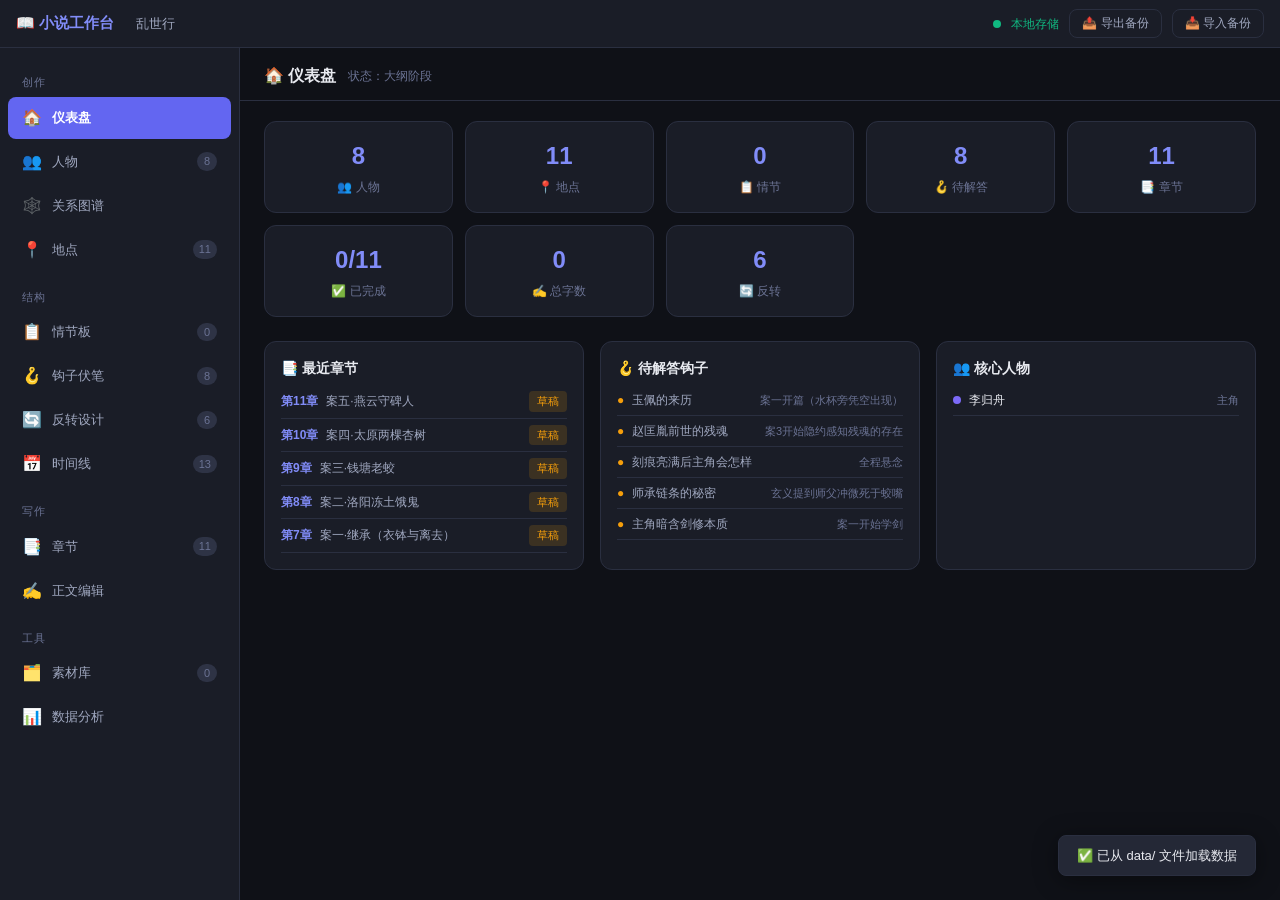
==== commit 9fc840ce: "feat: 人物管理改造为写作台风格卡片展示" ====
--- a/novel-workspace/novel-studio.html
+++ b/novel-workspace/novel-studio.html
@@ -196,6 +196,24 @@
 .reversal-card:hover{border-color:var(--purple);}
 .reversal-type-badge{display:inline-block;padding:2px 8px;border-radius:4px;font-size:11px;background:rgba(139,92,207,.15);color:var(--purple);margin-bottom:8px;}
 
+/* === 人物卡片（写作台风格） === */
+.char-card-new{background:var(--bg2);border:1px solid var(--border);border-radius:var(--radius);padding:12px 14px;margin-bottom:8px;cursor:pointer;transition:all .15s;position:relative;border-left:3px solid var(--accent);}
+.char-card-new:hover{border-color:var(--accent);background:var(--bg3);}
+.char-card-new .char-name{font-size:14px;font-weight:700;color:var(--text);margin-bottom:2px;}
+.char-card-new .char-role-title{font-size:11px;color:var(--accent2);margin-bottom:6px;}
+.char-card-new .char-tags-row{display:flex;flex-wrap:wrap;gap:4px;margin-bottom:6px;}
+.char-card-new .char-tag{font-size:10px;padding:1px 7px;border-radius:99px;background:var(--bg4);color:var(--text2);}
+.char-card-new .char-summary{font-size:12px;color:var(--text2);line-height:1.6;}
+.char-card-new .char-details-block{display:none;margin-top:8px;padding-top:8px;border-top:1px solid var(--border);font-size:12px;color:var(--text2);}
+.char-card-new.expanded .char-details-block{display:block;}
+.char-detail-row{margin-bottom:5px;line-height:1.6;}
+.char-detail-key{color:var(--accent2);font-weight:600;margin-right:4px;}
+.char-card-actions{position:absolute;top:8px;right:8px;display:flex;gap:4px;opacity:0;transition:opacity .15s;}
+.char-card-new:hover .char-card-actions{opacity:1;}
+.char-expand-hint{font-size:10px;color:var(--text3);margin-top:6px;}
+.char-panel-toolbar{display:flex;gap:8px;margin-bottom:12px;align-items:center;}
+.char-panel-toolbar .char-count{margin-left:auto;font-size:12px;color:var(--text3);}
+
 /* === 搜索框 === */
 .search-box{position:relative;}
 .search-box input{padding-left:32px;}
@@ -209,11 +227,10 @@
   <div class="topbar-logo">📖 小说工作台</div>
   <div class="topbar-project" id="project-name" onclick="openProjectModal()">未命名作品</div>
   <div class="topbar-status">
-    <span id="file-status">未连接文件</span>
-    <span class="dot" id="status-dot" style="display:none"></span>
-    <button class="topbar-btn primary" id="btn-open" onclick="openWorkspace()">📂 打开工作区</button>
-    <button class="topbar-btn" id="btn-sync" onclick="reloadAll()" style="display:none">🔄 同步</button>
-    <button class="topbar-btn" id="btn-save" onclick="saveAll()" style="display:none">💾 保存</button>
+    <span class="dot" style="background:var(--green)"></span>
+    <span style="font-size:12px;color:var(--green)">本地存储</span>
+    <button class="topbar-btn" onclick="exportBackup()">📤 导出备份</button>
+    <button class="topbar-btn" onclick="importBackup()">📥 导入备份</button>
   </div>
 </div>
 
@@ -286,7 +303,7 @@
         <input class="form-input" id="char-search" placeholder="搜索人物..." oninput="renderCharacters()" style="flex:1;max-width:240px;margin-left:16px">
         <div class="panel-actions"><button class="btn btn-primary btn-sm" onclick="openCharModal()">+ 新建人物</button></div>
       </div>
-      <div class="panel-body"><div class="card-grid" id="char-grid"></div></div>
+      <div class="panel-body" style="padding:16px 20px;"><div id="char-grid"></div></div>
     </div>
 
     <!-- 关系图谱 -->
@@ -429,31 +446,13 @@
   <div class="modal modal-lg">
     <div class="modal-header"><div class="modal-title" id="char-modal-title">新建人物</div><button class="modal-close" onclick="closeModal('modal-char')">✕</button></div>
     <div class="modal-body">
-      <div class="form-row-3">
-        <div class="form-group"><label class="form-label">姓名 *</label><input class="form-input" id="char-name"></div>
-        <div class="form-group"><label class="form-label">别名</label><input class="form-input" id="char-alias"></div>
-        <div class="form-group"><label class="form-label">年龄</label><input class="form-input" id="char-age"></div>
-      </div>
-      <div class="form-row-3">
-        <div class="form-group"><label class="form-label">性别</label>
-          <select class="form-select" id="char-gender"><option value="">未设定</option><option>男</option><option>女</option><option>其他</option></select>
-        </div>
-        <div class="form-group"><label class="form-label">角色定位</label>
-          <select class="form-select" id="char-role"><option>主角</option><option>配角</option><option>反派</option><option>路人</option><option>导师</option></select>
-        </div>
-        <div class="form-group"><label class="form-label">颜色标记</label>
-          <select class="form-select" id="char-color"><option value="#6366f1">紫</option><option value="#3b82f6">蓝</option><option value="#10b981">绿</option><option value="#f59e0b">黄</option><option value="#ef4444">红</option><option value="#ec4899">粉</option><option value="#06b6d4">青</option><option value="#f97316">橙</option></select>
-        </div>
-      </div>
-      <div class="form-group"><label class="form-label">外貌特征</label><textarea class="form-textarea" id="char-appearance" rows="2"></textarea></div>
-      <div class="form-group"><label class="form-label">性格特点</label><textarea class="form-textarea" id="char-personality" rows="2"></textarea></div>
       <div class="form-row">
-        <div class="form-group"><label class="form-label">表层目标</label><input class="form-input" id="char-goal"></div>
-        <div class="form-group"><label class="form-label">深层欲望</label><input class="form-input" id="char-desire"></div>
-      </div>
-      <div class="form-group"><label class="form-label">秘密</label><input class="form-input" id="char-secret"></div>
-      <div class="form-group"><label class="form-label">成长弧线</label><textarea class="form-textarea" id="char-arc" rows="2"></textarea></div>
-      <div class="form-group"><label class="form-label">备注</label><textarea class="form-textarea" id="char-notes" rows="2"></textarea></div>
+        <div class="form-group"><label class="form-label">姓名 *</label><input class="form-input" id="char-name" placeholder="角色名"></div>
+        <div class="form-group"><label class="form-label">身份定位</label><input class="form-input" id="char-title" placeholder="如：主角 / 穿越者"></div>
+      </div>
+      <div class="form-group"><label class="form-label">标签 <span style="color:var(--text3);font-weight:400">（逗号分隔，如：28岁，前会计，理性有底线）</span></label><input class="form-input" id="char-tags" placeholder="28岁，前会计，理性有底线"></div>
+      <div class="form-group"><label class="form-label">简介</label><textarea class="form-textarea" id="char-summary" rows="3" placeholder="一两句话概括这个角色"></textarea></div>
+      <div class="form-group"><label class="form-label">详细信息 <span style="color:var(--text3);font-weight:400">（每行一条，"键：值"格式，如：性格：理性有底线）</span></label><textarea class="form-textarea" id="char-details" rows="6" placeholder="性格：理性有底线，吃软不吃硬&#10;能力：通幽、驱神、斩妖&#10;装备：青布道袍、刻字剑&#10;名言：我一个会计，你让我学这？"></textarea></div>
     </div>
     <div class="modal-footer"><button class="btn" onclick="closeModal('modal-char')">取消</button><button class="btn btn-primary" onclick="saveChar()">保存</button></div>
   </div>
@@ -641,8 +640,6 @@
 
 <script>
 // ===== 全局状态 =====
-let dirHandle = null; // 工作区文件夹句柄
-let dataHandles = {}; // 各数据文件句柄缓存
 let DB = {
   project: {name:'未命名作品',author:'',genre:'',desc:'',targetWords:0,startDate:'',status:'构思中'},
   characters: [],
@@ -703,150 +700,61 @@
   renderers[name]?.();
 }
 
-// ===== File System Access API =====
-async function openWorkspace() {
-  try {
-    if (!window.showDirectoryPicker) {
-      showToast('⚠️ 请使用 Chrome 或 Edge 浏览器');
-      return;
-    }
-    // file://协议下可能会失败，给出提示
-    if (location.protocol === 'file:') {
-      const ok = confirm('当前是直接打开HTML文件，文件系统API可能受限。\n\n推荐方式：双击「启动工作台.bat」启动后再使用。\n\n是否仍然尝试？');
-      if (!ok) return;
-    }
-    dirHandle = await window.showDirectoryPicker({ mode: 'readwrite' });
-    // 确保 data 子目录存在
-    const dataDir = await dirHandle.getDirectoryHandle('data', { create: true });
-    await dirHandle.getDirectoryHandle('chapters', { create: true });
-    await dirHandle.getDirectoryHandle('exports', { create: true });
-    // 加载所有数据
-    await loadAllData(dataDir);
-    // 更新UI
-    $('file-status').textContent = '✅ 已连接';
-    $('status-dot').style.display = '';
-    $('btn-sync').style.display = '';
-    $('btn-save').style.display = '';
-    $('btn-open').textContent = '📂 切换工作区';
-    updateProjectName();
-    renderDashboard();
-    updateBadges();
-    showToast('✅ 工作区已打开，编辑自动保存');
-  } catch(e) {
-    if (e.name === 'AbortError') return;
-    if (e.name === 'SecurityError' || e.message.includes('secure context')) {
-      showToast('❌ 安全限制：请双击「启动工作台.bat」通过服务器访问');
-    } else {
-      showToast('❌ 打开失败：' + e.message);
-    }
-    console.error('openWorkspace error:', e);
-  }
-}
-
-async function loadAllData(dataDir) {
-  const files = {
-    'project.json': 'project',
-    'characters.json': 'characters',
-    'relations.json': 'relations',
-    'locations.json': 'locations',
-    'plots.json': 'plots',
-    'hooks.json': 'hooks',
-    'reversals.json': 'reversals',
-    'timeline.json': 'timeline',
-    'chapters.json': 'chapters',
-    'materials.json': 'materials',
-    'settings.json': 'settings'
+// ===== localStorage 存储 =====
+function autoSave(key) {
+  clearTimeout(autoSaveTimer);
+  autoSaveTimer = setTimeout(() => {
+    try { localStorage.setItem('novel_' + key, JSON.stringify(DB[key])); } catch(e) {}
+  }, 300);
+}
+
+function saveAll() {
+  const keys = ['project','characters','relations','locations','plots','hooks','reversals','timeline','chapters','materials','settings'];
+  keys.forEach(key => {
+    try { localStorage.setItem('novel_' + key, JSON.stringify(DB[key])); } catch(e) {}
+  });
+  showToast('💾 已保存到本地');
+}
+
+function exportBackup() {
+  const keys = ['project','characters','relations','locations','plots','hooks','reversals','timeline','chapters','materials','settings'];
+  const data = {};
+  keys.forEach(k => data[k] = DB[k]);
+  const blob = new Blob([JSON.stringify(data, null, 2)], { type: 'application/json' });
+  const url = URL.createObjectURL(blob);
+  const a = document.createElement('a');
+  a.href = url;
+  a.download = `${DB.project.name||'小说'}_备份_${new Date().toISOString().slice(0,10)}.json`;
+  a.click();
+  URL.revokeObjectURL(url);
+  showToast('📤 备份已导出');
+}
+
+function importBackup() {
+  const input = document.createElement('input');
+  input.type = 'file';
+  input.accept = '.json';
+  input.onchange = e => {
+    const file = e.target.files[0];
+    if (!file) return;
+    const reader = new FileReader();
+    reader.onload = ev => {
+      try {
+        const data = JSON.parse(ev.target.result);
+        const keys = ['project','characters','relations','locations','plots','hooks','reversals','timeline','chapters','materials','settings'];
+        keys.forEach(k => { if (data[k] !== undefined) DB[k] = data[k]; });
+        saveAll();
+        updateProjectName();
+        updateBadges();
+        switchPanel('dashboard');
+        showToast('📥 备份已导入 ✓');
+      } catch(e) {
+        showToast('❌ 导入失败，文件格式有误');
+      }
+    };
+    reader.readAsText(file);
   };
-  for (const [filename, key] of Object.entries(files)) {
-    try {
-      const fh = await dataDir.getFileHandle(filename, { create: true });
-      dataHandles[key] = fh;
-      const file = await fh.getFile();
-      const text = await file.text();
-      if (text.trim()) {
-        DB[key] = JSON.parse(text);
-      }
-    } catch(e) {
-      console.warn(`加载 ${filename} 失败:`, e);
-    }
-  }
-}
-
-async function saveFile(key) {
-  if (!dataHandles[key]) return;
-  try {
-    const writable = await dataHandles[key].createWritable();
-    await writable.write(JSON.stringify(DB[key], null, 2));
-    await writable.close();
-  } catch(e) {
-    console.warn(`保存 ${key} 失败:`, e);
-  }
-}
-
-function autoSave(key) {
-  // 优先用文件系统API
-  if (dirHandle) {
-    clearTimeout(autoSaveTimer);
-    autoSaveTimer = setTimeout(() => saveFile(key), 500);
-    return;
-  }
-  // 服务器模式：通过API保存
-  if (location.protocol !== 'file:') {
-    clearTimeout(autoSaveTimer);
-    autoSaveTimer = setTimeout(() => saveViaAPI(key), 500);
-    return;
-  }
-  // 最后兜底：localStorage
-  try { localStorage.setItem('novel_' + key, JSON.stringify(DB[key])); } catch(e) {}
-}
-
-async function saveViaAPI(key) {
-  try {
-    const resp = await fetch(`/api/save/${key}`, {
-      method: 'POST',
-      headers: { 'Content-Type': 'application/json' },
-      body: JSON.stringify(DB[key])
-    });
-    if (!resp.ok) throw new Error('保存失败');
-  } catch(e) {
-    console.error('API保存失败:', e);
-    // 兜底到localStorage
-    try { localStorage.setItem('novel_' + key, JSON.stringify(DB[key])); } catch(e2) {}
-  }
-}
-
-async function saveAll() {
-  if (dirHandle) {
-    for (const key of Object.keys(dataHandles)) {
-      await saveFile(key);
-    }
-    showToast('💾 全部已保存');
-  } else if (location.protocol !== 'file:') {
-    // 服务器模式批量保存
-    const keys = ['project','characters','relations','locations','plots','hooks','reversals','timeline','chapters','materials','settings'];
-    for (const key of keys) {
-      await saveViaAPI(key);
-    }
-    showToast('💾 全部已保存到服务器');
-  } else {
-    showToast('⚠️ 当前模式仅保存在浏览器中');
-  }
-}
-
-async function reloadAll() {
-  if (dirHandle) {
-    const dataDir = await dirHandle.getDirectoryHandle('data');
-    await loadAllData(dataDir);
-  } else if (location.protocol !== 'file:') {
-    // 服务器模式重新加载
-    await tryAutoLoad();
-  } else {
-    showToast('请先打开工作区'); return;
-  }
-  updateProjectName();
-  updateBadges();
-  switchPanel(currentPanel);
-  showToast('🔄 已重新加载');
+  input.click();
 }
 
 // ===== 项目信息 =====
@@ -938,58 +846,137 @@
 // ===== 人物管理 =====
 function renderCharacters() {
   const search = ($('char-search')?.value || '').toLowerCase();
-  const chars = DB.characters.filter(c => c.name.toLowerCase().includes(search) || (c.alias||'').toLowerCase().includes(search));
+  const chars = DB.characters.filter(c =>
+    c.name.toLowerCase().includes(search) ||
+    (c.title||'').toLowerCase().includes(search) ||
+    (c.summary||'').toLowerCase().includes(search)
+  );
   const grid = $('char-grid');
   if (!chars.length) {
     grid.innerHTML = `<div class="empty-state" style="grid-column:1/-1"><div class="icon">👤</div><p>还没有人物，点击右上角新建</p></div>`;
     return;
   }
-  grid.innerHTML = chars.map(c => `
-    <div class="card" onclick="openCharModal('${c.id}')">
-      <div class="card-title"><span style="width:10px;height:10px;border-radius:50%;background:${c.color||'var(--accent)'};flex-shrink:0"></span>${c.name}${c.alias?` <span style="font-size:11px;color:var(--text3);font-weight:400">· ${c.alias}</span>`:''}</div>
-      <div class="card-tags">
-        <span class="tag">${c.role||'未设定'}</span>
-        ${c.age?`<span class="tag">${c.age}岁</span>`:''}
-        ${c.gender?`<span class="tag">${c.gender}</span>`:''}
-      </div>
-      ${c.personality?`<div class="card-desc" style="margin-top:8px">${c.personality.substring(0,80)}${c.personality.length>80?'...':''}</div>`:''}
-      <div class="card-footer">
-        <button class="btn btn-sm btn-ghost" onclick="event.stopPropagation();openCharModal('${c.id}')">✏️ 编辑</button>
-        <button class="btn btn-sm btn-ghost" style="color:var(--red)" onclick="event.stopPropagation();deleteChar('${c.id}')">🗑️</button>
-      </div>
-    </div>
-  `).join('');
+  // 列表模式（写作台风格）
+  grid.style.display = 'block';
+  grid.innerHTML = chars.map(c => {
+    const color = c.color || '#6366f1';
+    const tags = Array.isArray(c.tags) ? c.tags : (c.tags||'').split(/[，,]/).filter(Boolean);
+    // 兼容旧字段：把旧字段合并成details
+    let details = c.details || {};
+    if (typeof details === 'string') {
+      // 解析键值对文本
+      details = {};
+      c.details.split('\n').forEach(line => {
+        const idx = line.indexOf('：');
+        if (idx > 0) details[line.slice(0,idx).trim()] = line.slice(idx+1).trim();
+      });
+    }
+    // 兼容旧字段
+    if (!Object.keys(details).length) {
+      if (c.appearance) details['外貌'] = c.appearance;
+      if (c.personality) details['性格'] = c.personality;
+      if (c.goal) details['目标'] = c.goal;
+      if (c.desire) details['欲望'] = c.desire;
+      if (c.secret) details['秘密'] = c.secret;
+      if (c.arc) details['成长弧线'] = c.arc;
+      if (c.notes) details['备注'] = c.notes;
+    }
+    const detailsHtml = Object.entries(details).map(([k,v]) => {
+      const val = Array.isArray(v) ? v.join('；') : v;
+      return `<div class="char-detail-row"><span class="char-detail-key">${k}：</span>${val}</div>`;
+    }).join('');
+    const hasDetails = Object.keys(details).length > 0;
+    return `
+    <div class="char-card-new" onclick="toggleCharCard(this)" data-id="${c.id}">
+      <div class="char-card-actions">
+        <button class="btn btn-sm" onclick="event.stopPropagation();openCharModal('${c.id}')">✎</button>
+        <button class="btn btn-sm" style="color:var(--red)" onclick="event.stopPropagation();deleteChar('${c.id}')">✕</button>
+      </div>
+      <div class="char-name">${c.name}</div>
+      <div class="char-role-title">${c.title||c.role||''}</div>
+      ${tags.length ? `<div class="char-tags-row">${tags.map(t=>`<span class="char-tag">${t}</span>`).join('')}</div>` : ''}
+      ${c.summary ? `<div class="char-summary">${c.summary}</div>` : ''}
+      ${hasDetails ? `<div class="char-details-block">${detailsHtml}</div><div class="char-expand-hint">▼ 点击展开详情</div>` : ''}
+    </div>`;
+  }).join('');
+  // 根据颜色设置左边框
+  grid.querySelectorAll('.char-card-new').forEach(card => {
+    const id = card.dataset.id;
+    const c = DB.characters.find(x => x.id === id);
+    if (c && c.color) card.style.borderLeftColor = c.color;
+  });
+}
+
+function toggleCharCard(card) {
+  card.classList.toggle('expanded');
+  const hint = card.querySelector('.char-expand-hint');
+  if (hint) hint.textContent = card.classList.contains('expanded') ? '▲ 收起' : '▼ 点击展开详情';
 }
 
 function openCharModal(id) {
   editingId = id || null;
   $('char-modal-title').textContent = id ? '编辑人物' : '新建人物';
-  const fields = ['name','alias','age','appearance','personality','goal','desire','secret','arc','notes'];
   if (id) {
     const c = DB.characters.find(x => x.id === id);
     if (!c) return;
-    fields.forEach(f => $(('char-'+f)).value = c[f] || '');
-    $('char-gender').value = c.gender || '';
-    $('char-role').value = c.role || '主角';
-    $('char-color').value = c.color || '#6366f1';
+    $('char-name').value = c.name || '';
+    $('char-title').value = c.title || c.role || '';
+    // 标签
+    const tags = Array.isArray(c.tags) ? c.tags : (c.tags||'').split(/[，,]/).filter(Boolean);
+    $('char-tags').value = tags.join('，');
+    $('char-summary').value = c.summary || '';
+    // 详情：兼容旧字段
+    let details = c.details || {};
+    if (!Object.keys(details).length) {
+      if (c.appearance) details['外貌'] = c.appearance;
+      if (c.personality) details['性格'] = c.personality;
+      if (c.goal) details['目标'] = c.goal;
+      if (c.desire) details['欲望'] = c.desire;
+      if (c.secret) details['秘密'] = c.secret;
+      if (c.arc) details['成长弧线'] = c.arc;
+      if (c.notes) details['备注'] = c.notes;
+    }
+    const detailsText = Object.entries(details).map(([k,v]) => {
+      const val = Array.isArray(v) ? v.join('；') : v;
+      return `${k}：${val}`;
+    }).join('\n');
+    $('char-details').value = detailsText;
   } else {
-    fields.forEach(f => $('char-'+f).value = '');
-    $('char-gender').value = '';
-    $('char-role').value = '主角';
-    $('char-color').value = '#6366f1';
+    $('char-name').value = '';
+    $('char-title').value = '';
+    $('char-tags').value = '';
+    $('char-summary').value = '';
+    $('char-details').value = '';
   }
   openModal('modal-char');
+  setTimeout(() => $('char-name').focus(), 100);
 }
 
 function saveChar() {
   const name = $('char-name').value.trim();
   if (!name) { showToast('请输入人物姓名'); return; }
+  // 解析详情文本
+  const detailsText = $('char-details').value.trim();
+  const details = {};
+  if (detailsText) {
+    detailsText.split('\n').forEach(line => {
+      const idx = line.indexOf('：');
+      if (idx > 0) {
+        details[line.slice(0,idx).trim()] = line.slice(idx+1).trim();
+      } else {
+        const idx2 = line.indexOf(':');
+        if (idx2 > 0) details[line.slice(0,idx2).trim()] = line.slice(idx2+1).trim();
+      }
+    });
+  }
+  const tags = $('char-tags').value.split(/[，,]/).map(t=>t.trim()).filter(Boolean);
   const cd = {
-    name, alias: $('char-alias').value.trim(), age: $('char-age').value.trim(),
-    gender: $('char-gender').value, role: $('char-role').value, color: $('char-color').value,
-    appearance: $('char-appearance').value.trim(), personality: $('char-personality').value.trim(),
-    goal: $('char-goal').value.trim(), desire: $('char-desire').value.trim(),
-    secret: $('char-secret').value.trim(), arc: $('char-arc').value.trim(), notes: $('char-notes').value.trim()
+    name,
+    title: $('char-title').value.trim(),
+    tags,
+    summary: $('char-summary').value.trim(),
+    details,
+    color: (editingId ? (DB.characters.find(x=>x.id===editingId)||{}).color : null) || '#6366f1',
   };
   if (editingId) {
     const i = DB.characters.findIndex(x => x.id === editingId);
@@ -1001,7 +988,7 @@
   closeModal('modal-char');
   renderCharacters();
   updateBadges();
-  showToast(editingId ? '人物已更新' : '人物已创建');
+  showToast(editingId ? '人物已更新 ✓' : '人物已创建 ✓');
 }
 
 function deleteChar(id) {
@@ -1730,61 +1717,50 @@
 });
 
 // ===== 初始化 =====
-(function init() {
-  // 尝试从 localStorage 恢复（无文件系统时的备选）
+(async function init() {
   const keys = ['project','characters','relations','locations','plots','hooks','reversals','timeline','chapters','materials','settings'];
-  keys.forEach(key => {
-    try {
-      const s = localStorage.getItem('novel_' + key);
-      if (s) DB[key] = JSON.parse(s);
-    } catch(e) {}
-  });
+  
+  // 优先从 data/*.json 文件加载（需要本地服务器）
+  let loadedFromFile = false;
+  try {
+    const results = await Promise.all(keys.map(key =>
+      fetch(`/novel-workspace/data/${key}.json`)
+        .then(r => r.ok ? r.json() : null)
+        .catch(() => null)
+    ));
+    let anyLoaded = false;
+    results.forEach((data, i) => {
+      if (data !== null) { DB[keys[i]] = data; anyLoaded = true; }
+    });
+    if (anyLoaded) loadedFromFile = true;
+  } catch(e) {}
+
+  // 回退：从 localStorage 加载
+  if (!loadedFromFile) {
+    keys.forEach(key => {
+      try {
+        const s = localStorage.getItem('novel_' + key);
+        if (s) DB[key] = JSON.parse(s);
+      } catch(e) {}
+    });
+  }
+
   updateProjectName();
   updateBadges();
   renderDashboard();
-  
-  const isFileProtocol = location.protocol === 'file:';
-  const hasAPI = !!window.showDirectoryPicker;
-  
-  if (isFileProtocol && hasAPI) {
-    // file://协议下API可能受限，提示用启动脚本
-    $('file-status').textContent = '⚠️ 建议用启动脚本';
-    showToast('💡 双击「启动工作台.bat」可获得完整的自动保存功能。当前模式下也可正常使用，数据保存在浏览器中。');
-  } else if (!hasAPI) {
-    $('file-status').textContent = '⚠️ 请用Chrome/Edge';
-    showToast('⚠️ 请使用 Chrome 或 Edge 浏览器以获得完整功能');
-  } else {
-    // http://协议，完美模式
-    showToast('💡 点击右上角「📂 打开工作区」选择 novel-workspace 文件夹');
-    // 如果是通过服务器访问，尝试自动加载
-    tryAutoLoad();
-  }
+  showToast(loadedFromFile ? '✅ 已从 data/ 文件加载数据' : '✅ 数据已加载（localStorage）');
 })();
 
-// 通过服务器访问时，尝试自动从API加载数据
-async function tryAutoLoad() {
-  if (location.protocol === 'file:') return;
+// ===== 写回 JSON 文件 =====
+async function saveToFile(key) {
   try {
-    const resp = await fetch('/api/data');
-    if (resp.ok) {
-      const allData = await resp.json();
-      const keys = ['project','characters','relations','locations','plots','hooks','reversals','timeline','chapters','materials','settings'];
-      for (const key of keys) {
-        if (allData[key] !== undefined) {
-          DB[key] = allData[key];
-        }
-      }
-      updateProjectName();
-      updateBadges();
-      renderDashboard();
-      $('file-status').textContent = '✅ 已连接服务器';
-      $('status-dot').style.display = '';
-      $('btn-sync').style.display = '';
-      $('btn-save').style.display = '';
-      showToast('✅ 数据已加载，编辑自动保存到本地文件');
-    }
+    await fetch(`/novel-workspace/data/${key}.json`, {
+      method: 'PUT',
+      headers: { 'Content-Type': 'application/json' },
+      body: JSON.stringify(DB[key], null, 2)
+    });
   } catch(e) {
-    console.error('自动加载失败:', e);
+    // 服务器不支持写入时静默失败，localStorage已兜底
   }
 }
 </script>
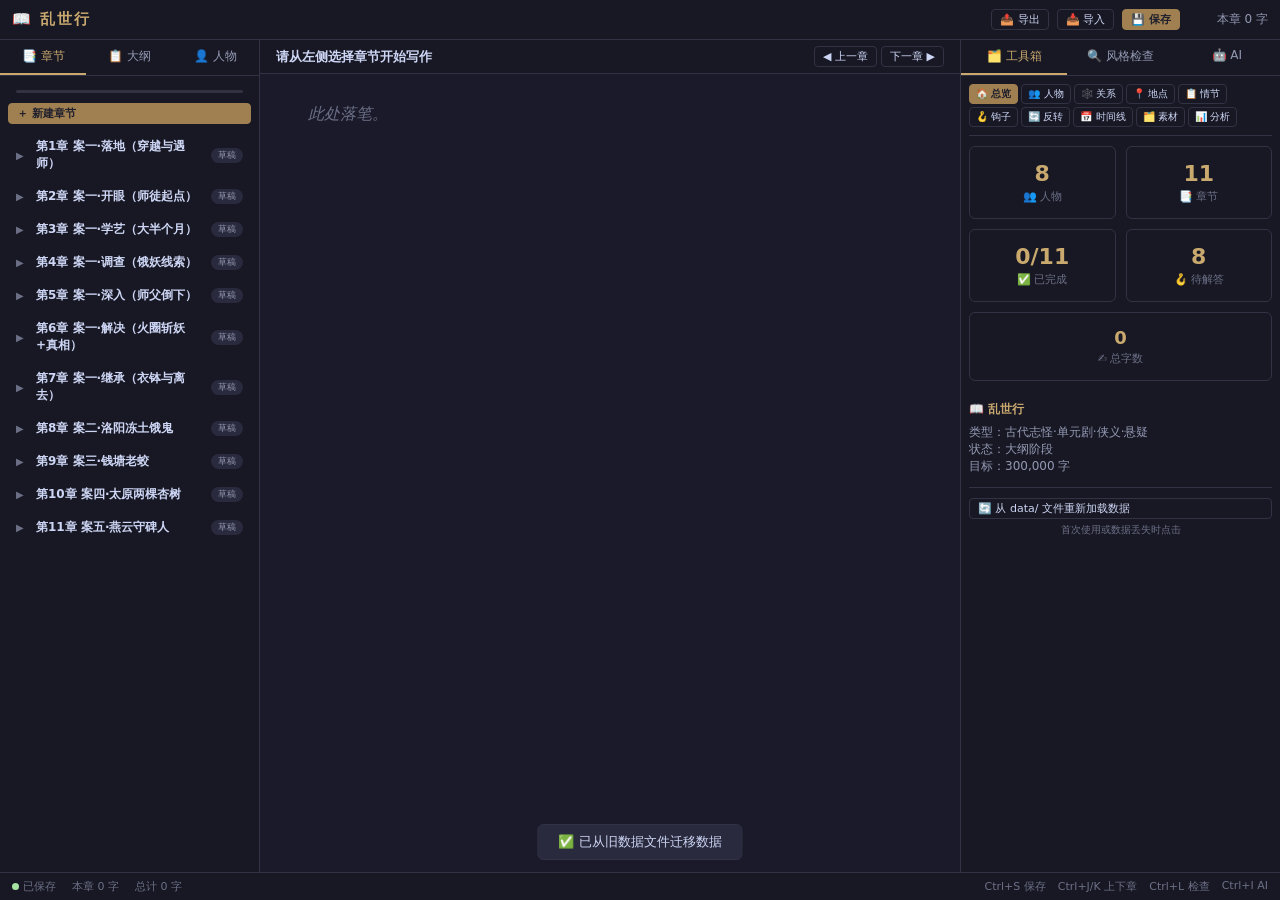
==== commit ffcf47f5: "fix: 数据处理 - 自动适配旧data/*.json字段格式迁移到新版" ====
--- a/novel-workspace/novel-studio.html
+++ b/novel-workspace/novel-studio.html
@@ -3,1766 +3,326 @@
 <head>
 <meta charset="UTF-8">
 <meta name="viewport" content="width=device-width, initial-scale=1.0">
-<title>📖 小说创作工作台</title>
-<style>
-:root{
-  --bg:#0f1117;--bg2:#1a1d27;--bg3:#242836;--bg4:#2e3345;--bg5:#383d50;
-  --text:#e8eaf0;--text2:#a0a8c0;--text3:#6b7394;
-  --accent:#6366f1;--accent2:#818cf8;--accent-dim:#4338ca;
-  --green:#10b981;--yellow:#f59e0b;--red:#ef4444;--blue:#3b82f6;--purple:#8b5cf6;--pink:#ec4899;--cyan:#06b6d4;--orange:#f97316;
-  --border:#2a2f40;--border2:#363c52;
-  --radius:8px;--radius2:12px;
-  --shadow:0 4px 24px rgba(0,0,0,.4);
-  --font-sans:-apple-system,BlinkMacSystemFont,'Segoe UI',Roboto,sans-serif;
-  --font-serif:'Georgia','Noto Serif SC',serif;
-  --font-mono:'JetBrains Mono','Fira Code',monospace;
-  --sidebar-w:240px;--topbar-h:48px;
-}
-*{margin:0;padding:0;box-sizing:border-box;}
-body{font-family:var(--font-sans);background:var(--bg);color:var(--text);height:100vh;overflow:hidden;display:flex;flex-direction:column;font-size:14px;line-height:1.5;}
-::-webkit-scrollbar{width:6px;height:6px;}
-::-webkit-scrollbar-track{background:transparent;}
-::-webkit-scrollbar-thumb{background:var(--bg4);border-radius:3px;}
-::-webkit-scrollbar-thumb:hover{background:var(--bg5);}
-
-/* === 顶栏 === */
-.topbar{height:var(--topbar-h);background:var(--bg2);border-bottom:1px solid var(--border);display:flex;align-items:center;padding:0 16px;gap:12px;flex-shrink:0;z-index:100;}
-.topbar-logo{font-size:15px;font-weight:700;color:var(--accent2);white-space:nowrap;}
-.topbar-project{font-size:13px;color:var(--text2);cursor:pointer;padding:4px 10px;border-radius:var(--radius);transition:background .15s;}
-.topbar-project:hover{background:var(--bg3);}
-.topbar-status{margin-left:auto;display:flex;align-items:center;gap:10px;font-size:12px;color:var(--text3);}
-.topbar-status .dot{width:8px;height:8px;border-radius:50%;background:var(--green);animation:pulse 2s infinite;}
-@keyframes pulse{0%,100%{opacity:1;}50%{opacity:.4;}}
-.topbar-btn{padding:5px 12px;border-radius:var(--radius);border:1px solid var(--border);background:transparent;color:var(--text2);cursor:pointer;font-size:12px;transition:all .15s;}
-.topbar-btn:hover{background:var(--bg3);color:var(--text);border-color:var(--border2);}
-.topbar-btn.primary{background:var(--accent);border-color:var(--accent);color:#fff;}
-.topbar-btn.primary:hover{background:var(--accent-dim);}
-
-/* === 主体布局 === */
-.app-body{display:flex;flex:1;overflow:hidden;}
-
-/* === 侧边栏 === */
-.sidebar{width:var(--sidebar-w);background:var(--bg2);border-right:1px solid var(--border);display:flex;flex-direction:column;flex-shrink:0;overflow:hidden;}
-.sidebar-nav{flex:1;overflow-y:auto;padding:8px;}
-.nav-item{display:flex;align-items:center;gap:10px;padding:9px 14px;border-radius:var(--radius);cursor:pointer;color:var(--text2);font-size:13px;transition:all .15s;margin-bottom:2px;}
-.nav-item:hover{background:var(--bg3);color:var(--text);}
-.nav-item.active{background:var(--accent);color:#fff;font-weight:600;}
-.nav-item .icon{font-size:16px;width:20px;text-align:center;}
-.nav-item .badge{margin-left:auto;background:var(--bg4);color:var(--text3);font-size:11px;padding:1px 6px;border-radius:10px;min-width:20px;text-align:center;}
-.nav-item.active .badge{background:rgba(255,255,255,.2);color:#fff;}
-.nav-section{padding:6px 14px;font-size:11px;color:var(--text3);text-transform:uppercase;letter-spacing:1px;margin-top:12px;}
-
-/* === 主内容区 === */
-.main-content{flex:1;overflow:hidden;display:flex;flex-direction:column;}
-.panel{display:none;flex:1;overflow:hidden;flex-direction:column;}
-.panel.active{display:flex;}
-.panel-header{padding:16px 24px 12px;border-bottom:1px solid var(--border);display:flex;align-items:center;gap:12px;flex-shrink:0;background:var(--bg);}
-.panel-title{font-size:16px;font-weight:700;color:var(--text);}
-.panel-subtitle{font-size:12px;color:var(--text3);}
-.panel-actions{margin-left:auto;display:flex;gap:8px;}
-.panel-body{flex:1;overflow-y:auto;padding:20px 24px;}
-
-/* === 按钮 === */
-.btn{padding:7px 14px;border-radius:var(--radius);border:1px solid var(--border);background:var(--bg3);color:var(--text);cursor:pointer;font-size:13px;font-weight:500;transition:all .15s;display:inline-flex;align-items:center;gap:6px;}
-.btn:hover{background:var(--bg4);border-color:var(--border2);}
-.btn-primary{background:var(--accent);border-color:var(--accent);color:#fff;}
-.btn-primary:hover{background:var(--accent-dim);}
-.btn-sm{padding:5px 10px;font-size:12px;}
-.btn-ghost{background:transparent;border-color:transparent;}
-.btn-ghost:hover{background:var(--bg3);}
-.btn-danger{background:var(--red);border-color:var(--red);color:#fff;}
-.btn-danger:hover{opacity:.85;}
-
-/* === 卡片 === */
-.card-grid{display:grid;grid-template-columns:repeat(auto-fill,minmax(280px,1fr));gap:16px;}
-.card{background:var(--bg2);border:1px solid var(--border);border-radius:var(--radius2);padding:16px;cursor:pointer;transition:all .2s;position:relative;}
-.card:hover{border-color:var(--accent);transform:translateY(-2px);box-shadow:var(--shadow);}
-.card-title{font-size:14px;font-weight:600;margin-bottom:6px;display:flex;align-items:center;gap:8px;}
-.card-desc{font-size:12px;color:var(--text3);line-height:1.6;display:-webkit-box;-webkit-line-clamp:3;-webkit-box-orient:vertical;overflow:hidden;}
-.card-tags{display:flex;flex-wrap:wrap;gap:4px;margin-top:8px;}
-.card-footer{display:flex;align-items:center;gap:8px;margin-top:12px;padding-top:10px;border-top:1px solid var(--border);}
-.tag{padding:2px 8px;border-radius:4px;font-size:11px;background:var(--bg4);color:var(--text2);}
-.tag-accent{background:rgba(99,102,241,.15);color:var(--accent2);}
-.tag-green{background:rgba(16,185,129,.15);color:var(--green);}
-.tag-yellow{background:rgba(245,158,11,.15);color:var(--yellow);}
-.tag-red{background:rgba(239,68,68,.15);color:var(--red);}
-.tag-purple{background:rgba(139,92,207,.15);color:var(--purple);}
-
-/* === 表单 === */
-.form-group{margin-bottom:14px;}
-.form-label{display:block;font-size:12px;color:var(--text2);margin-bottom:4px;font-weight:500;}
-.form-input,.form-select,.form-textarea{width:100%;padding:8px 12px;border-radius:var(--radius);border:1px solid var(--border);background:var(--bg3);color:var(--text);font-size:13px;font-family:inherit;transition:border-color .15s;}
-.form-input:focus,.form-select:focus,.form-textarea:focus{outline:none;border-color:var(--accent);}
-.form-textarea{resize:vertical;min-height:80px;line-height:1.6;}
-.form-row{display:grid;grid-template-columns:1fr 1fr;gap:12px;}
-.form-row-3{display:grid;grid-template-columns:1fr 1fr 1fr;gap:12px;}
-
-/* === 模态框 === */
-.modal-overlay{display:none;position:fixed;inset:0;background:rgba(0,0,0,.6);z-index:1000;align-items:center;justify-content:center;backdrop-filter:blur(4px);}
-.modal-overlay.active{display:flex;}
-.modal{background:var(--bg2);border:1px solid var(--border);border-radius:var(--radius2);width:90%;max-width:600px;max-height:85vh;display:flex;flex-direction:column;box-shadow:var(--shadow);}
-.modal-lg{max-width:800px;}
-.modal-header{padding:16px 20px;border-bottom:1px solid var(--border);display:flex;align-items:center;justify-content:space-between;}
-.modal-title{font-size:15px;font-weight:700;}
-.modal-close{width:28px;height:28px;border-radius:var(--radius);border:none;background:transparent;color:var(--text3);cursor:pointer;font-size:16px;display:flex;align-items:center;justify-content:center;}
-.modal-close:hover{background:var(--bg4);color:var(--text);}
-.modal-body{padding:20px;overflow-y:auto;flex:1;}
-.modal-footer{padding:14px 20px;border-top:1px solid var(--border);display:flex;justify-content:flex-end;gap:8px;}
-
-/* === 统计卡片 === */
-.stat-grid{display:grid;grid-template-columns:repeat(auto-fill,minmax(160px,1fr));gap:12px;margin-bottom:24px;}
-.stat-card{background:var(--bg2);border:1px solid var(--border);border-radius:var(--radius2);padding:16px;text-align:center;}
-.stat-value{font-size:24px;font-weight:700;color:var(--accent2);}
-.stat-label{font-size:12px;color:var(--text3);margin-top:4px;}
-
-/* === 空状态 === */
-.empty-state{display:flex;flex-direction:column;align-items:center;justify-content:center;padding:60px 20px;color:var(--text3);}
-.empty-state .icon{font-size:48px;margin-bottom:12px;opacity:.5;}
-.empty-state p{font-size:14px;}
-
-/* === Toast === */
-.toast{position:fixed;bottom:24px;right:24px;background:var(--bg3);border:1px solid var(--border);color:var(--text);padding:10px 18px;border-radius:var(--radius);font-size:13px;z-index:9999;animation:slideIn .3s ease;box-shadow:var(--shadow);}
-@keyframes slideIn{from{transform:translateY(20px);opacity:0;}to{transform:translateY(0);opacity:1;}}
-
-/* === 情节板 === */
-.plotboard{display:flex;gap:12px;overflow-x:auto;padding-bottom:16px;height:100%;}
-.plot-column{min-width:280px;max-width:320px;background:var(--bg2);border:1px solid var(--border);border-radius:var(--radius2);display:flex;flex-direction:column;flex-shrink:0;}
-.plot-col-header{padding:12px 14px;font-weight:600;font-size:13px;border-bottom:1px solid var(--border);display:flex;align-items:center;justify-content:space-between;}
-.plot-col-header .count{font-size:11px;color:var(--text3);font-weight:400;}
-.plot-col-body{flex:1;overflow-y:auto;padding:8px;}
-.plot-card{background:var(--bg3);border:1px solid var(--border);border-radius:var(--radius);padding:10px 12px;margin-bottom:8px;cursor:grab;transition:all .15s;}
-.plot-card:hover{border-color:var(--accent);background:var(--bg4);}
-.plot-card-title{font-size:12px;font-weight:600;margin-bottom:4px;}
-.plot-card-desc{font-size:11px;color:var(--text3);line-height:1.5;display:-webkit-box;-webkit-line-clamp:2;-webkit-box-orient:vertical;overflow:hidden;}
-.plot-card-meta{display:flex;gap:4px;margin-top:6px;flex-wrap:wrap;}
-
-/* === 时间线 === */
-.timeline-list{position:relative;padding-left:24px;}
-.timeline-list::before{content:'';position:absolute;left:8px;top:0;bottom:0;width:2px;background:var(--border);}
-.timeline-item{position:relative;padding:12px 16px;margin-bottom:12px;background:var(--bg2);border:1px solid var(--border);border-radius:var(--radius);cursor:pointer;transition:all .15s;}
-.timeline-item:hover{border-color:var(--accent);}
-.timeline-item::before{content:'';position:absolute;left:-20px;top:18px;width:10px;height:10px;border-radius:50%;background:var(--accent);border:2px solid var(--bg);}
-.timeline-item.major::before{background:var(--yellow);width:12px;height:12px;left:-21px;}
-.timeline-date{font-size:11px;color:var(--text3);margin-bottom:4px;}
-.timeline-title{font-size:13px;font-weight:600;}
-.timeline-desc{font-size:12px;color:var(--text2);margin-top:4px;}
-
-/* === 编辑器 === */
-.editor-layout{display:flex;flex:1;overflow:hidden;}
-.editor-sidebar{width:260px;background:var(--bg2);border-right:1px solid var(--border);overflow-y:auto;padding:12px;flex-shrink:0;}
-.editor-sidebar-section{margin-bottom:16px;}
-.editor-sidebar-title{font-size:11px;color:var(--text3);text-transform:uppercase;letter-spacing:1px;margin-bottom:8px;padding:0 4px;}
-.editor-sidebar-item{padding:6px 10px;border-radius:var(--radius);cursor:pointer;font-size:12px;color:var(--text2);transition:background .15s;}
-.editor-sidebar-item:hover{background:var(--bg3);}
-.editor-sidebar-item.active{background:var(--accent);color:#fff;}
-.editor-main{flex:1;display:flex;flex-direction:column;overflow:hidden;}
-.editor-toolbar{padding:8px 16px;border-bottom:1px solid var(--border);display:flex;align-items:center;gap:10px;background:var(--bg);flex-shrink:0;}
-.editor-info{font-size:12px;color:var(--text3);}
-.editor-area{flex:1;overflow-y:auto;padding:32px 48px;}
-.editor-textarea{width:100%;min-height:100%;border:none;background:transparent;color:var(--text);font-family:var(--font-serif);font-size:16px;line-height:2;resize:none;outline:none;}
-
-/* === 关系图 === */
-.rel-canvas{flex:1;position:relative;overflow:hidden;background:var(--bg);}
-.rel-node{position:absolute;width:80px;height:80px;border-radius:50%;border:2px solid var(--border);display:flex;flex-direction:column;align-items:center;justify-content:center;cursor:grab;transition:border-color .15s;background:var(--bg2);}
-.rel-node:hover{border-color:var(--accent);z-index:10;}
-.rel-node-name{font-size:11px;font-weight:600;text-align:center;line-height:1.2;}
-.rel-node-role{font-size:9px;color:var(--text3);}
-
-/* === 钩子列表 === */
-.hook-list{display:flex;flex-direction:column;gap:10px;}
-.hook-item{background:var(--bg2);border:1px solid var(--border);border-radius:var(--radius);padding:14px 16px;cursor:pointer;transition:all .15s;}
-.hook-item:hover{border-color:var(--accent);}
-.hook-item-header{display:flex;align-items:center;gap:10px;margin-bottom:6px;}
-.hook-item-title{font-size:13px;font-weight:600;flex:1;}
-.hook-item-desc{font-size:12px;color:var(--text3);line-height:1.5;}
-.hook-item-footer{display:flex;gap:8px;margin-top:8px;align-items:center;}
-
-/* === 数据分析 === */
-.chart-container{background:var(--bg2);border:1px solid var(--border);border-radius:var(--radius2);padding:20px;margin-bottom:16px;}
-.chart-title{font-size:13px;font-weight:600;margin-bottom:12px;}
-.bar-chart{display:flex;align-items:flex-end;gap:4px;height:120px;padding-top:8px;}
-.bar{background:var(--accent);border-radius:3px 3px 0 0;min-width:20px;flex:1;transition:height .3s;position:relative;}
-.bar:hover{background:var(--accent2);}
-.bar-label{position:absolute;bottom:-18px;left:50%;transform:translateX(-50%);font-size:9px;color:var(--text3);white-space:nowrap;}
-
-/* === 素材库 === */
-.material-item{background:var(--bg2);border:1px solid var(--border);border-radius:var(--radius);padding:12px 16px;margin-bottom:8px;cursor:pointer;transition:all .15s;}
-.material-item:hover{border-color:var(--accent);}
-.material-type{font-size:10px;color:var(--text3);text-transform:uppercase;letter-spacing:.5px;}
-.material-content{font-size:13px;margin-top:4px;line-height:1.6;}
-
-/* === 反转设计 === */
-.reversal-card{background:var(--bg2);border:1px solid var(--border);border-radius:var(--radius2);padding:16px;margin-bottom:12px;cursor:pointer;transition:all .15s;}
-.reversal-card:hover{border-color:var(--purple);}
-.reversal-type-badge{display:inline-block;padding:2px 8px;border-radius:4px;font-size:11px;background:rgba(139,92,207,.15);color:var(--purple);margin-bottom:8px;}
-
-/* === 人物卡片（写作台风格） === */
-.char-card-new{background:var(--bg2);border:1px solid var(--border);border-radius:var(--radius);padding:12px 14px;margin-bottom:8px;cursor:pointer;transition:all .15s;position:relative;border-left:3px solid var(--accent);}
-.char-card-new:hover{border-color:var(--accent);background:var(--bg3);}
-.char-card-new .char-name{font-size:14px;font-weight:700;color:var(--text);margin-bottom:2px;}
-.char-card-new .char-role-title{font-size:11px;color:var(--accent2);margin-bottom:6px;}
-.char-card-new .char-tags-row{display:flex;flex-wrap:wrap;gap:4px;margin-bottom:6px;}
-.char-card-new .char-tag{font-size:10px;padding:1px 7px;border-radius:99px;background:var(--bg4);color:var(--text2);}
-.char-card-new .char-summary{font-size:12px;color:var(--text2);line-height:1.6;}
-.char-card-new .char-details-block{display:none;margin-top:8px;padding-top:8px;border-top:1px solid var(--border);font-size:12px;color:var(--text2);}
-.char-card-new.expanded .char-details-block{display:block;}
-.char-detail-row{margin-bottom:5px;line-height:1.6;}
-.char-detail-key{color:var(--accent2);font-weight:600;margin-right:4px;}
-.char-card-actions{position:absolute;top:8px;right:8px;display:flex;gap:4px;opacity:0;transition:opacity .15s;}
-.char-card-new:hover .char-card-actions{opacity:1;}
-.char-expand-hint{font-size:10px;color:var(--text3);margin-top:6px;}
-.char-panel-toolbar{display:flex;gap:8px;margin-bottom:12px;align-items:center;}
-.char-panel-toolbar .char-count{margin-left:auto;font-size:12px;color:var(--text3);}
-
-/* === 搜索框 === */
-.search-box{position:relative;}
-.search-box input{padding-left:32px;}
-.search-box::before{content:'🔍';position:absolute;left:10px;top:50%;transform:translateY(-50%);font-size:12px;}
-</style>
+<title>小说工作台</title>
+<link rel="stylesheet" href="novel-studio.css">
 </head>
 <body>
-
-<!-- 顶栏 -->
-<div class="topbar">
-  <div class="topbar-logo">📖 小说工作台</div>
-  <div class="topbar-project" id="project-name" onclick="openProjectModal()">未命名作品</div>
-  <div class="topbar-status">
-    <span class="dot" style="background:var(--green)"></span>
-    <span style="font-size:12px;color:var(--green)">本地存储</span>
-    <button class="topbar-btn" onclick="exportBackup()">📤 导出备份</button>
-    <button class="topbar-btn" onclick="importBackup()">📥 导入备份</button>
-  </div>
-</div>
-
-<!-- 主体 -->
-<div class="app-body">
-  <!-- 侧边栏 -->
-  <div class="sidebar">
-    <div class="sidebar-nav">
-      <div class="nav-section">创作</div>
-      <div class="nav-item active" data-panel="dashboard" onclick="switchPanel('dashboard')">
-        <span class="icon">🏠</span>仪表盘
-      </div>
-      <div class="nav-item" data-panel="characters" onclick="switchPanel('characters')">
-        <span class="icon">👥</span>人物<span class="badge" id="badge-chars">0</span>
-      </div>
-      <div class="nav-item" data-panel="relations" onclick="switchPanel('relations')">
-        <span class="icon">🕸️</span>关系图谱
-      </div>
-      <div class="nav-item" data-panel="locations" onclick="switchPanel('locations')">
-        <span class="icon">📍</span>地点<span class="badge" id="badge-locs">0</span>
-      </div>
-      <div class="nav-section">结构</div>
-      <div class="nav-item" data-panel="plotboard" onclick="switchPanel('plotboard')">
-        <span class="icon">📋</span>情节板<span class="badge" id="badge-plots">0</span>
-      </div>
-      <div class="nav-item" data-panel="hooks" onclick="switchPanel('hooks')">
-        <span class="icon">🪝</span>钩子伏笔<span class="badge" id="badge-hooks">0</span>
-      </div>
-      <div class="nav-item" data-panel="reversals" onclick="switchPanel('reversals')">
-        <span class="icon">🔄</span>反转设计<span class="badge" id="badge-reversals">0</span>
-      </div>
-      <div class="nav-item" data-panel="timeline" onclick="switchPanel('timeline')">
-        <span class="icon">📅</span>时间线<span class="badge" id="badge-timeline">0</span>
-      </div>
-      <div class="nav-section">写作</div>
-      <div class="nav-item" data-panel="chapters" onclick="switchPanel('chapters')">
-        <span class="icon">📑</span>章节<span class="badge" id="badge-chapters">0</span>
-      </div>
-      <div class="nav-item" data-panel="editor" onclick="switchPanel('editor')">
-        <span class="icon">✍️</span>正文编辑
-      </div>
-      <div class="nav-section">工具</div>
-      <div class="nav-item" data-panel="materials" onclick="switchPanel('materials')">
-        <span class="icon">🗂️</span>素材库<span class="badge" id="badge-materials">0</span>
-      </div>
-      <div class="nav-item" data-panel="analytics" onclick="switchPanel('analytics')">
-        <span class="icon">📊</span>数据分析
-      </div>
-    </div>
-  </div>
-
-  <!-- 主内容 -->
-  <div class="main-content">
-    <!-- 仪表盘 -->
-    <div class="panel active" id="panel-dashboard">
-      <div class="panel-header">
-        <div class="panel-title">🏠 仪表盘</div>
-        <div class="panel-subtitle" id="dashboard-subtitle"></div>
-      </div>
-      <div class="panel-body">
-        <div class="stat-grid" id="stat-grid"></div>
-        <div class="card-grid" id="dashboard-grid"></div>
-      </div>
-    </div>
-
-    <!-- 人物管理 -->
-    <div class="panel" id="panel-characters">
-      <div class="panel-header">
-        <div class="panel-title">👥 人物管理</div>
-        <input class="form-input" id="char-search" placeholder="搜索人物..." oninput="renderCharacters()" style="flex:1;max-width:240px;margin-left:16px">
-        <div class="panel-actions"><button class="btn btn-primary btn-sm" onclick="openCharModal()">+ 新建人物</button></div>
-      </div>
-      <div class="panel-body" style="padding:16px 20px;"><div id="char-grid"></div></div>
-    </div>
-
-    <!-- 关系图谱 -->
-    <div class="panel" id="panel-relations">
-      <div class="panel-header">
-        <div class="panel-title">🕸️ 关系图谱</div>
-        <div class="panel-actions">
-          <button class="btn btn-sm" onclick="openRelModal()">+ 添加关系</button>
-          <button class="btn btn-sm btn-ghost" onclick="autoLayout()">⚡ 自动布局</button>
-        </div>
-      </div>
-      <div class="rel-canvas" id="rel-canvas">
-        <svg id="rel-svg" style="position:absolute;inset:0;pointer-events:none;"></svg>
-        <div id="rel-nodes"></div>
-      </div>
-    </div>
-
-    <!-- 地点管理 -->
-    <div class="panel" id="panel-locations">
-      <div class="panel-header">
-        <div class="panel-title">📍 地点管理</div>
-        <div class="panel-actions"><button class="btn btn-primary btn-sm" onclick="openLocModal()">+ 新建地点</button></div>
-      </div>
-      <div class="panel-body"><div class="card-grid" id="loc-grid"></div></div>
-    </div>
-
-    <!-- 情节板 -->
-    <div class="panel" id="panel-plotboard">
-      <div class="panel-header">
-        <div class="panel-title">📋 情节板</div>
-        <div class="panel-actions">
-          <button class="btn btn-primary btn-sm" onclick="openPlotModal()">+ 新建情节</button>
-          <button class="btn btn-sm btn-ghost" onclick="addPlotColumn()">+ 添加列</button>
-        </div>
-      </div>
-      <div class="panel-body" style="overflow-x:auto;overflow-y:hidden;padding:12px;">
-        <div class="plotboard" id="plotboard"></div>
-      </div>
-    </div>
-
-    <!-- 钩子伏笔 -->
-    <div class="panel" id="panel-hooks">
-      <div class="panel-header">
-        <div class="panel-title">🪝 钩子 & 伏笔</div>
-        <div class="panel-actions"><button class="btn btn-primary btn-sm" onclick="openHookModal()">+ 新建钩子</button></div>
-      </div>
-      <div class="panel-body"><div class="hook-list" id="hook-list"></div></div>
-    </div>
-
-    <!-- 反转设计 -->
-    <div class="panel" id="panel-reversals">
-      <div class="panel-header">
-        <div class="panel-title">🔄 反转设计</div>
-        <div class="panel-actions"><button class="btn btn-primary btn-sm" onclick="openReversalModal()">+ 新建反转</button></div>
-      </div>
-      <div class="panel-body"><div id="reversal-list"></div></div>
-    </div>
-
-    <!-- 时间线 -->
-    <div class="panel" id="panel-timeline">
-      <div class="panel-header">
-        <div class="panel-title">📅 时间线</div>
-        <div class="panel-actions"><button class="btn btn-primary btn-sm" onclick="openTimelineModal()">+ 添加事件</button></div>
-      </div>
-      <div class="panel-body"><div class="timeline-list" id="timeline-list"></div></div>
-    </div>
-
-    <!-- 章节管理 -->
-    <div class="panel" id="panel-chapters">
-      <div class="panel-header">
-        <div class="panel-title">📑 章节管理</div>
-        <div class="panel-actions"><button class="btn btn-primary btn-sm" onclick="openChapterModal()">+ 新建章节</button></div>
-      </div>
-      <div class="panel-body"><div id="chapter-list"></div></div>
-    </div>
-
-    <!-- 正文编辑器 -->
-    <div class="panel" id="panel-editor">
-      <div class="editor-layout">
-        <div class="editor-sidebar" id="editor-sidebar"></div>
-        <div class="editor-main">
-          <div class="editor-toolbar">
-            <span class="editor-info" id="editor-chapter-title">请选择章节</span>
-            <span style="flex:1"></span>
-            <span class="editor-info" id="editor-wordcount">0 字</span>
-            <button class="btn btn-sm btn-ghost" onclick="toggleFocus()">🎯 专注模式</button>
-          </div>
-          <div class="editor-area">
-            <textarea class="editor-textarea" id="editor-textarea" placeholder="选择左侧章节开始写作..." oninput="onEditorInput()"></textarea>
-          </div>
-        </div>
-      </div>
-    </div>
-
-    <!-- 素材库 -->
-    <div class="panel" id="panel-materials">
-      <div class="panel-header">
-        <div class="panel-title">🗂️ 素材库</div>
-        <div class="panel-actions"><button class="btn btn-primary btn-sm" onclick="openMaterialModal()">+ 添加素材</button></div>
-      </div>
-      <div class="panel-body"><div id="material-list"></div></div>
-    </div>
-
-    <!-- 数据分析 -->
-    <div class="panel" id="panel-analytics">
-      <div class="panel-header">
-        <div class="panel-title">📊 数据分析</div>
-      </div>
-      <div class="panel-body"><div id="analytics-content"></div></div>
-    </div>
-  </div>
-</div>
-
-<!-- ===== 模态框 ===== -->
-
-<!-- 项目信息模态框 -->
-<div class="modal-overlay" id="modal-project" onclick="if(event.target===this)closeModal('modal-project')">
-  <div class="modal">
-    <div class="modal-header"><div class="modal-title">📖 项目设置</div><button class="modal-close" onclick="closeModal('modal-project')">✕</button></div>
-    <div class="modal-body">
-      <div class="form-group"><label class="form-label">作品名称</label><input class="form-input" id="proj-name"></div>
-      <div class="form-row">
-        <div class="form-group"><label class="form-label">作者</label><input class="form-input" id="proj-author"></div>
-        <div class="form-group"><label class="form-label">类型</label><input class="form-input" id="proj-genre" placeholder="如：玄幻·悬疑·单元剧"></div>
-      </div>
-      <div class="form-group"><label class="form-label">简介</label><textarea class="form-textarea" id="proj-desc" rows="4"></textarea></div>
-      <div class="form-row">
-        <div class="form-group"><label class="form-label">目标字数</label><input class="form-input" id="proj-target" type="number" placeholder="0"></div>
-        <div class="form-group"><label class="form-label">状态</label>
-          <select class="form-select" id="proj-status"><option>构思中</option><option>大纲阶段</option><option>写作中</option><option>修改中</option><option>已完结</option></select>
-        </div>
-      </div>
-    </div>
-    <div class="modal-footer"><button class="btn" onclick="closeModal('modal-project')">取消</button><button class="btn btn-primary" onclick="saveProject()">保存</button></div>
-  </div>
-</div>
-
-<!-- 人物模态框 -->
-<div class="modal-overlay" id="modal-char" onclick="if(event.target===this)closeModal('modal-char')">
-  <div class="modal modal-lg">
-    <div class="modal-header"><div class="modal-title" id="char-modal-title">新建人物</div><button class="modal-close" onclick="closeModal('modal-char')">✕</button></div>
-    <div class="modal-body">
-      <div class="form-row">
-        <div class="form-group"><label class="form-label">姓名 *</label><input class="form-input" id="char-name" placeholder="角色名"></div>
-        <div class="form-group"><label class="form-label">身份定位</label><input class="form-input" id="char-title" placeholder="如：主角 / 穿越者"></div>
-      </div>
-      <div class="form-group"><label class="form-label">标签 <span style="color:var(--text3);font-weight:400">（逗号分隔，如：28岁，前会计，理性有底线）</span></label><input class="form-input" id="char-tags" placeholder="28岁，前会计，理性有底线"></div>
-      <div class="form-group"><label class="form-label">简介</label><textarea class="form-textarea" id="char-summary" rows="3" placeholder="一两句话概括这个角色"></textarea></div>
-      <div class="form-group"><label class="form-label">详细信息 <span style="color:var(--text3);font-weight:400">（每行一条，"键：值"格式，如：性格：理性有底线）</span></label><textarea class="form-textarea" id="char-details" rows="6" placeholder="性格：理性有底线，吃软不吃硬&#10;能力：通幽、驱神、斩妖&#10;装备：青布道袍、刻字剑&#10;名言：我一个会计，你让我学这？"></textarea></div>
-    </div>
-    <div class="modal-footer"><button class="btn" onclick="closeModal('modal-char')">取消</button><button class="btn btn-primary" onclick="saveChar()">保存</button></div>
-  </div>
-</div>
-
-<!-- 关系模态框 -->
-<div class="modal-overlay" id="modal-rel" onclick="if(event.target===this)closeModal('modal-rel')">
-  <div class="modal">
-    <div class="modal-header"><div class="modal-title">添加关系</div><button class="modal-close" onclick="closeModal('modal-rel')">✕</button></div>
-    <div class="modal-body">
-      <div class="form-row">
-        <div class="form-group"><label class="form-label">人物A</label><select class="form-select" id="rel-charA"></select></div>
-        <div class="form-group"><label class="form-label">人物B</label><select class="form-select" id="rel-charB"></select></div>
-      </div>
-      <div class="form-row">
-        <div class="form-group"><label class="form-label">关系类型</label>
-          <select class="form-select" id="rel-type"><option>血缘</option><option>爱情</option><option>友情</option><option>仇恨</option><option>师徒</option><option>主仆</option><option>利益</option><option>对手</option><option>自定义</option></select>
-        </div>
-        <div class="form-group"><label class="form-label">自定义标签</label><input class="form-input" id="rel-custom"></div>
-      </div>
-      <div class="form-group"><label class="form-label">关系描述</label><textarea class="form-textarea" id="rel-desc" rows="2"></textarea></div>
-    </div>
-    <div class="modal-footer"><button class="btn" onclick="closeModal('modal-rel')">取消</button><button class="btn btn-primary" onclick="saveRel()">保存</button></div>
-  </div>
-</div>
-
-<!-- 地点模态框 -->
-<div class="modal-overlay" id="modal-loc" onclick="if(event.target===this)closeModal('modal-loc')">
-  <div class="modal">
-    <div class="modal-header"><div class="modal-title" id="loc-modal-title">新建地点</div><button class="modal-close" onclick="closeModal('modal-loc')">✕</button></div>
-    <div class="modal-body">
-      <div class="form-row">
-        <div class="form-group"><label class="form-label">地点名称 *</label><input class="form-input" id="loc-name"></div>
-        <div class="form-group"><label class="form-label">所属区域</label><input class="form-input" id="loc-region"></div>
-      </div>
-      <div class="form-row">
-        <div class="form-group"><label class="form-label">类型</label>
-          <select class="form-select" id="loc-type"><option>城市</option><option>村镇</option><option>山林</option><option>水域</option><option>建筑</option><option>洞穴</option><option>道路</option><option>其他</option></select>
-        </div>
-        <div class="form-group"><label class="form-label">氛围</label>
-          <select class="form-select" id="loc-mood"><option>宁静</option><option>压抑</option><option>开阔</option><option>神秘</option><option>温馨</option><option>危险</option><option>繁华</option><option>荒凉</option></select>
-        </div>
-      </div>
-      <div class="form-group"><label class="form-label">描述</label><textarea class="form-textarea" id="loc-desc" rows="3"></textarea></div>
-      <div class="form-group"><label class="form-label">关联事件</label><textarea class="form-textarea" id="loc-events" rows="2"></textarea></div>
-    </div>
-    <div class="modal-footer"><button class="btn" onclick="closeModal('modal-loc')">取消</button><button class="btn btn-primary" onclick="saveLoc()">保存</button></div>
-  </div>
-</div>
-
-<!-- 情节模态框 -->
-<div class="modal-overlay" id="modal-plot" onclick="if(event.target===this)closeModal('modal-plot')">
-  <div class="modal">
-    <div class="modal-header"><div class="modal-title" id="plot-modal-title">新建情节</div><button class="modal-close" onclick="closeModal('modal-plot')">✕</button></div>
-    <div class="modal-body">
-      <div class="form-row">
-        <div class="form-group"><label class="form-label">标题 *</label><input class="form-input" id="plot-title"></div>
-        <div class="form-group"><label class="form-label">所属阶段</label><select class="form-select" id="plot-col"></select></div>
-      </div>
-      <div class="form-group"><label class="form-label">描述</label><textarea class="form-textarea" id="plot-desc" rows="3"></textarea></div>
-      <div class="form-row">
-        <div class="form-group"><label class="form-label">涉及人物</label><input class="form-input" id="plot-chars" placeholder="逗号分隔"></div>
-        <div class="form-group"><label class="form-label">情绪基调</label>
-          <select class="form-select" id="plot-mood"><option>紧张</option><option>平静</option><option>悲伤</option><option>欢快</option><option>恐惧</option><option>愤怒</option><option>悬疑</option><option>温情</option></select>
-        </div>
-      </div>
-      <div class="form-group"><label class="form-label">目的/作用</label><input class="form-input" id="plot-purpose"></div>
-    </div>
-    <div class="modal-footer"><button class="btn" onclick="closeModal('modal-plot')">取消</button><button class="btn btn-primary" onclick="savePlot()">保存</button></div>
-  </div>
-</div>
-
-<!-- 钩子模态框 -->
-<div class="modal-overlay" id="modal-hook" onclick="if(event.target===this)closeModal('modal-hook')">
-  <div class="modal">
-    <div class="modal-header"><div class="modal-title" id="hook-modal-title">新建钩子/伏笔</div><button class="modal-close" onclick="closeModal('modal-hook')">✕</button></div>
-    <div class="modal-body">
-      <div class="form-row">
-        <div class="form-group"><label class="form-label">标题 *</label><input class="form-input" id="hook-title"></div>
-        <div class="form-group"><label class="form-label">类型</label>
-          <select class="form-select" id="hook-type"><option>开篇钩子</option><option>悬念</option><option>伏笔</option><option>反转铺垫</option><option>章末钩子</option></select>
-        </div>
-      </div>
-      <div class="form-group"><label class="form-label">描述</label><textarea class="form-textarea" id="hook-desc" rows="3"></textarea></div>
-      <div class="form-row">
-        <div class="form-group"><label class="form-label">埋设章节</label><input class="form-input" id="hook-plant" placeholder="如：第3章"></div>
-        <div class="form-group"><label class="form-label">回收章节</label><input class="form-input" id="hook-harvest" placeholder="如：第8章"></div>
-      </div>
-      <div class="form-row">
-        <div class="form-group"><label class="form-label">状态</label>
-          <select class="form-select" id="hook-status"><option value="open">未解答</option><option value="closed">已解答</option><option value="intentional">故意留白</option></select>
-        </div>
-        <div class="form-group"><label class="form-label">重要程度</label>
-          <select class="form-select" id="hook-priority"><option>高</option><option>中</option><option>低</option></select>
-        </div>
-      </div>
-    </div>
-    <div class="modal-footer"><button class="btn" onclick="closeModal('modal-hook')">取消</button><button class="btn btn-primary" onclick="saveHook()">保存</button></div>
-  </div>
-</div>
-
-<!-- 反转模态框 -->
-<div class="modal-overlay" id="modal-reversal" onclick="if(event.target===this)closeModal('modal-reversal')">
-  <div class="modal modal-lg">
-    <div class="modal-header"><div class="modal-title" id="reversal-modal-title">新建反转</div><button class="modal-close" onclick="closeModal('modal-reversal')">✕</button></div>
-    <div class="modal-body">
-      <div class="form-row">
-        <div class="form-group"><label class="form-label">反转标题 *</label><input class="form-input" id="rev-title"></div>
-        <div class="form-group"><label class="form-label">反转类型</label>
-          <select class="form-select" id="rev-type"><option>身份反转</option><option>动机反转</option><option>事实反转</option><option>关系反转</option><option>时间反转</option><option>认知反转</option></select>
-        </div>
-      </div>
-      <div class="form-group"><label class="form-label">反转内容</label><textarea class="form-textarea" id="rev-content" rows="3" placeholder="读者以为是A，实际是B"></textarea></div>
-      <div class="form-group"><label class="form-label">铺垫清单</label><textarea class="form-textarea" id="rev-foreshadow" rows="3" placeholder="每行一条铺垫，确保反转有据可查"></textarea></div>
-      <div class="form-group"><label class="form-label">读者预期管理</label><textarea class="form-textarea" id="rev-expectation" rows="2" placeholder="如何引导读者形成错误预期"></textarea></div>
-      <div class="form-row">
-        <div class="form-group"><label class="form-label">触发章节</label><input class="form-input" id="rev-chapter" placeholder="如：第10章"></div>
-        <div class="form-group"><label class="form-label">关联人物</label><input class="form-input" id="rev-chars" placeholder="逗号分隔"></div>
-      </div>
-    </div>
-    <div class="modal-footer"><button class="btn" onclick="closeModal('modal-reversal')">取消</button><button class="btn btn-primary" onclick="saveReversal()">保存</button></div>
-  </div>
-</div>
-
-<!-- 时间线模态框 -->
-<div class="modal-overlay" id="modal-timeline" onclick="if(event.target===this)closeModal('modal-timeline')">
-  <div class="modal">
-    <div class="modal-header"><div class="modal-title" id="timeline-modal-title">添加事件</div><button class="modal-close" onclick="closeModal('modal-timeline')">✕</button></div>
-    <div class="modal-body">
-      <div class="form-row">
-        <div class="form-group"><label class="form-label">时间 *</label><input class="form-input" id="tl-time" placeholder="如：建安十三年春"></div>
-        <div class="form-group"><label class="form-label">重要程度</label>
-          <select class="form-select" id="tl-level"><option value="major">重大事件</option><option value="normal">普通事件</option><option value="minor">次要事件</option></select>
-        </div>
-      </div>
-      <div class="form-group"><label class="form-label">事件标题 *</label><input class="form-input" id="tl-title"></div>
-      <div class="form-group"><label class="form-label">事件描述</label><textarea class="form-textarea" id="tl-desc" rows="3"></textarea></div>
-      <div class="form-group"><label class="form-label">涉及人物</label><input class="form-input" id="tl-chars" placeholder="逗号分隔"></div>
-    </div>
-    <div class="modal-footer"><button class="btn" onclick="closeModal('modal-timeline')">取消</button><button class="btn btn-primary" onclick="saveTimeline()">保存</button></div>
-  </div>
-</div>
-
-<!-- 章节模态框 -->
-<div class="modal-overlay" id="modal-chapter" onclick="if(event.target===this)closeModal('modal-chapter')">
-  <div class="modal">
-    <div class="modal-header"><div class="modal-title" id="chapter-modal-title">新建章节</div><button class="modal-close" onclick="closeModal('modal-chapter')">✕</button></div>
-    <div class="modal-body">
-      <div class="form-row">
-        <div class="form-group"><label class="form-label">章节标题 *</label><input class="form-input" id="ch-title"></div>
-        <div class="form-group"><label class="form-label">状态</label>
-          <select class="form-select" id="ch-status"><option value="draft">草稿</option><option value="writing">写作中</option><option value="done">已完成</option><option value="revision">修改中</option></select>
-        </div>
-      </div>
-      <div class="form-group"><label class="form-label">章节摘要</label><textarea class="form-textarea" id="ch-summary" rows="3"></textarea></div>
-      <div class="form-row">
-        <div class="form-group"><label class="form-label">涉及人物</label><input class="form-input" id="ch-chars" placeholder="逗号分隔"></div>
-        <div class="form-group"><label class="form-label">情绪基调</label>
-          <select class="form-select" id="ch-mood"><option>紧张</option><option>平静</option><option>悲伤</option><option>欢快</option><option>恐惧</option><option>悬疑</option><option>温情</option><option>激烈</option></select>
-        </div>
-      </div>
-      <div class="form-group"><label class="form-label">大纲要点</label><textarea class="form-textarea" id="ch-outline" rows="3" placeholder="本章要完成的事情"></textarea></div>
-    </div>
-    <div class="modal-footer"><button class="btn" onclick="closeModal('modal-chapter')">取消</button><button class="btn btn-primary" onclick="saveChapter()">保存</button></div>
-  </div>
-</div>
-
-<!-- 素材模态框 -->
-<div class="modal-overlay" id="modal-material" onclick="if(event.target===this)closeModal('modal-material')">
-  <div class="modal">
-    <div class="modal-header"><div class="modal-title" id="material-modal-title">添加素材</div><button class="modal-close" onclick="closeModal('modal-material')">✕</button></div>
-    <div class="modal-body">
-      <div class="form-row">
-        <div class="form-group"><label class="form-label">类型</label>
-          <select class="form-select" id="mat-type"><option>灵感</option><option>金句</option><option>意象</option><option>参考</option><option>笔记</option><option>对话</option></select>
-        </div>
-        <div class="form-group"><label class="form-label">标签</label><input class="form-input" id="mat-tags" placeholder="逗号分隔"></div>
-      </div>
-      <div class="form-group"><label class="form-label">内容 *</label><textarea class="form-textarea" id="mat-content" rows="5"></textarea></div>
-      <div class="form-group"><label class="form-label">来源/备注</label><input class="form-input" id="mat-source"></div>
-    </div>
-    <div class="modal-footer"><button class="btn" onclick="closeModal('modal-material')">取消</button><button class="btn btn-primary" onclick="saveMaterial()">保存</button></div>
-  </div>
-</div>
-
-<script>
-// ===== 全局状态 =====
-let DB = {
-  project: {name:'未命名作品',author:'',genre:'',desc:'',targetWords:0,startDate:'',status:'构思中'},
-  characters: [],
-  relations: [],
-  locations: [],
-  plots: {columns:['第一幕·起','第二幕·承','第三幕·转','第四幕·合'],cards:[]},
-  hooks: [],
-  reversals: [],
-  timeline: [],
-  chapters: [],
-  materials: [],
-  settings: {theme:'dark',autoSave:true,fontSize:16,editorFont:'serif'}
-};
-let relPositions = {};
-let currentPanel = 'dashboard';
-let editingId = null;
-let currentChapterId = null;
-let autoSaveTimer = null;
-let focusMode = false;
-
-// ===== 工具函数 =====
-const $ = id => document.getElementById(id);
-const genId = () => Date.now().toString(36) + Math.random().toString(36).substr(2,6);
-
-function showToast(msg) {
-  const old = document.querySelector('.toast');
-  if(old) old.remove();
-  const t = document.createElement('div');
-  t.className = 'toast';
-  t.textContent = msg;
-  document.body.appendChild(t);
-  setTimeout(() => t.remove(), 2800);
-}
-
-function closeModal(id) { $(id).classList.remove('active'); editingId = null; }
-function openModal(id) { $(id).classList.add('active'); }
-
-// ===== 面板切换 =====
-function switchPanel(name) {
-  currentPanel = name;
-  document.querySelectorAll('.nav-item').forEach(el => el.classList.toggle('active', el.dataset.panel === name));
-  document.querySelectorAll('.panel').forEach(el => el.classList.toggle('active', el.id === 'panel-' + name));
-  // 渲染对应面板
-  const renderers = {
-    dashboard: renderDashboard,
-    characters: renderCharacters,
-    relations: renderRelations,
-    locations: renderLocations,
-    plotboard: renderPlotboard,
-    hooks: renderHooks,
-    reversals: renderReversals,
-    timeline: renderTimeline,
-    chapters: renderChapters,
-    editor: renderEditor,
-    materials: renderMaterials,
-    analytics: renderAnalytics
-  };
-  renderers[name]?.();
-}
-
-// ===== localStorage 存储 =====
-function autoSave(key) {
-  clearTimeout(autoSaveTimer);
-  autoSaveTimer = setTimeout(() => {
-    try { localStorage.setItem('novel_' + key, JSON.stringify(DB[key])); } catch(e) {}
-  }, 300);
-}
-
-function saveAll() {
-  const keys = ['project','characters','relations','locations','plots','hooks','reversals','timeline','chapters','materials','settings'];
-  keys.forEach(key => {
-    try { localStorage.setItem('novel_' + key, JSON.stringify(DB[key])); } catch(e) {}
-  });
-  showToast('💾 已保存到本地');
-}
-
-function exportBackup() {
-  const keys = ['project','characters','relations','locations','plots','hooks','reversals','timeline','chapters','materials','settings'];
-  const data = {};
-  keys.forEach(k => data[k] = DB[k]);
-  const blob = new Blob([JSON.stringify(data, null, 2)], { type: 'application/json' });
-  const url = URL.createObjectURL(blob);
-  const a = document.createElement('a');
-  a.href = url;
-  a.download = `${DB.project.name||'小说'}_备份_${new Date().toISOString().slice(0,10)}.json`;
-  a.click();
-  URL.revokeObjectURL(url);
-  showToast('📤 备份已导出');
-}
-
-function importBackup() {
-  const input = document.createElement('input');
-  input.type = 'file';
-  input.accept = '.json';
-  input.onchange = e => {
-    const file = e.target.files[0];
-    if (!file) return;
-    const reader = new FileReader();
-    reader.onload = ev => {
-      try {
-        const data = JSON.parse(ev.target.result);
-        const keys = ['project','characters','relations','locations','plots','hooks','reversals','timeline','chapters','materials','settings'];
-        keys.forEach(k => { if (data[k] !== undefined) DB[k] = data[k]; });
-        saveAll();
-        updateProjectName();
-        updateBadges();
-        switchPanel('dashboard');
-        showToast('📥 备份已导入 ✓');
-      } catch(e) {
-        showToast('❌ 导入失败，文件格式有误');
-      }
-    };
-    reader.readAsText(file);
-  };
-  input.click();
-}
-
-// ===== 项目信息 =====
-function updateProjectName() {
-  $('project-name').textContent = DB.project.name || '未命名作品';
-  document.title = `📖 ${DB.project.name || '小说工作台'}`;
-}
-
-function openProjectModal() {
-  $('proj-name').value = DB.project.name || '';
-  $('proj-author').value = DB.project.author || '';
-  $('proj-genre').value = DB.project.genre || '';
-  $('proj-desc').value = DB.project.desc || '';
-  $('proj-target').value = DB.project.targetWords || '';
-  $('proj-status').value = DB.project.status || '构思中';
-  openModal('modal-project');
-}
-
-function saveProject() {
-  DB.project.name = $('proj-name').value.trim() || '未命名作品';
-  DB.project.author = $('proj-author').value.trim();
-  DB.project.genre = $('proj-genre').value.trim();
-  DB.project.desc = $('proj-desc').value.trim();
-  DB.project.targetWords = parseInt($('proj-target').value) || 0;
-  DB.project.status = $('proj-status').value;
-  updateProjectName();
-  autoSave('project');
-  closeModal('modal-project');
-  showToast('✅ 项目信息已保存');
-}
-
-// ===== 仪表盘 =====
-function renderDashboard() {
-  const totalWords = DB.chapters.reduce((s, c) => s + (c.wordCount || 0), 0);
-  const doneChapters = DB.chapters.filter(c => c.status === 'done').length;
-  const openHooks = DB.hooks.filter(h => h.status === 'open').length;
-  
-  $('dashboard-subtitle').textContent = DB.project.status ? `状态：${DB.project.status}` : '';
-  
-  $('stat-grid').innerHTML = `
-    <div class="stat-card"><div class="stat-value">${DB.characters.length}</div><div class="stat-label">👥 人物</div></div>
-    <div class="stat-card"><div class="stat-value">${DB.locations.length}</div><div class="stat-label">📍 地点</div></div>
-    <div class="stat-card"><div class="stat-value">${DB.plots.cards?.length || 0}</div><div class="stat-label">📋 情节</div></div>
-    <div class="stat-card"><div class="stat-value">${openHooks}</div><div class="stat-label">🪝 待解答</div></div>
-    <div class="stat-card"><div class="stat-value">${DB.chapters.length}</div><div class="stat-label">📑 章节</div></div>
-    <div class="stat-card"><div class="stat-value">${doneChapters}/${DB.chapters.length}</div><div class="stat-label">✅ 已完成</div></div>
-    <div class="stat-card"><div class="stat-value">${totalWords.toLocaleString()}</div><div class="stat-label">✍️ 总字数</div></div>
-    <div class="stat-card"><div class="stat-value">${DB.reversals.length}</div><div class="stat-label">🔄 反转</div></div>
-  `;
-  
-  // 快捷面板
-  const recentChapters = DB.chapters.slice(-5).reverse();
-  const pendingHooks = DB.hooks.filter(h => h.status === 'open').slice(0, 5);
-  
-  $('dashboard-grid').innerHTML = `
-    <div class="card" style="cursor:default">
-      <div class="card-title">📑 最近章节</div>
-      ${recentChapters.length ? recentChapters.map((c, i) => `
-        <div style="padding:6px 0;border-bottom:1px solid var(--border);font-size:12px;display:flex;align-items:center;gap:8px">
-          <span style="color:var(--accent2);font-weight:600">第${DB.chapters.indexOf(c)+1}章</span>
-          <span style="flex:1;color:var(--text2)">${c.title}</span>
-          <span class="tag tag-${c.status==='done'?'green':c.status==='writing'?'accent':'yellow'}">${{draft:'草稿',writing:'写作中',done:'已完成',revision:'修改中'}[c.status]||'草稿'}</span>
-        </div>
-      `).join('') : '<div style="color:var(--text3);font-size:12px;padding:8px 0">暂无章节</div>'}
-    </div>
-    <div class="card" style="cursor:default">
-      <div class="card-title">🪝 待解答钩子</div>
-      ${pendingHooks.length ? pendingHooks.map(h => `
-        <div style="padding:6px 0;border-bottom:1px solid var(--border);font-size:12px;display:flex;align-items:center;gap:8px">
-          <span style="color:var(--yellow)">●</span>
-          <span style="flex:1;color:var(--text2)">${h.title}</span>
-          <span style="font-size:11px;color:var(--text3)">${h.plant||''}</span>
-        </div>
-      `).join('') : '<div style="color:var(--text3);font-size:12px;padding:8px 0">暂无</div>'}
-    </div>
-    <div class="card" style="cursor:default">
-      <div class="card-title">👥 核心人物</div>
-      ${DB.characters.filter(c=>c.role==='主角'||c.role==='反派').slice(0,6).map(c => `
-        <div style="padding:6px 0;border-bottom:1px solid var(--border);font-size:12px;display:flex;align-items:center;gap:8px">
-          <span style="width:8px;height:8px;border-radius:50%;background:${c.color||'var(--accent)'};flex-shrink:0"></span>
-          <span style="flex:1;font-weight:500">${c.name}</span>
-          <span style="font-size:11px;color:var(--text3)">${c.role}</span>
-        </div>
-      `).join('') || '<div style="color:var(--text3);font-size:12px;padding:8px 0">暂无</div>'}
-    </div>
-  `;
-}
-
-// ===== 人物管理 =====
-function renderCharacters() {
-  const search = ($('char-search')?.value || '').toLowerCase();
-  const chars = DB.characters.filter(c =>
-    c.name.toLowerCase().includes(search) ||
-    (c.title||'').toLowerCase().includes(search) ||
-    (c.summary||'').toLowerCase().includes(search)
-  );
-  const grid = $('char-grid');
-  if (!chars.length) {
-    grid.innerHTML = `<div class="empty-state" style="grid-column:1/-1"><div class="icon">👤</div><p>还没有人物，点击右上角新建</p></div>`;
-    return;
-  }
-  // 列表模式（写作台风格）
-  grid.style.display = 'block';
-  grid.innerHTML = chars.map(c => {
-    const color = c.color || '#6366f1';
-    const tags = Array.isArray(c.tags) ? c.tags : (c.tags||'').split(/[，,]/).filter(Boolean);
-    // 兼容旧字段：把旧字段合并成details
-    let details = c.details || {};
-    if (typeof details === 'string') {
-      // 解析键值对文本
-      details = {};
-      c.details.split('\n').forEach(line => {
-        const idx = line.indexOf('：');
-        if (idx > 0) details[line.slice(0,idx).trim()] = line.slice(idx+1).trim();
-      });
-    }
-    // 兼容旧字段
-    if (!Object.keys(details).length) {
-      if (c.appearance) details['外貌'] = c.appearance;
-      if (c.personality) details['性格'] = c.personality;
-      if (c.goal) details['目标'] = c.goal;
-      if (c.desire) details['欲望'] = c.desire;
-      if (c.secret) details['秘密'] = c.secret;
-      if (c.arc) details['成长弧线'] = c.arc;
-      if (c.notes) details['备注'] = c.notes;
-    }
-    const detailsHtml = Object.entries(details).map(([k,v]) => {
-      const val = Array.isArray(v) ? v.join('；') : v;
-      return `<div class="char-detail-row"><span class="char-detail-key">${k}：</span>${val}</div>`;
-    }).join('');
-    const hasDetails = Object.keys(details).length > 0;
-    return `
-    <div class="char-card-new" onclick="toggleCharCard(this)" data-id="${c.id}">
-      <div class="char-card-actions">
-        <button class="btn btn-sm" onclick="event.stopPropagation();openCharModal('${c.id}')">✎</button>
-        <button class="btn btn-sm" style="color:var(--red)" onclick="event.stopPropagation();deleteChar('${c.id}')">✕</button>
-      </div>
-      <div class="char-name">${c.name}</div>
-      <div class="char-role-title">${c.title||c.role||''}</div>
-      ${tags.length ? `<div class="char-tags-row">${tags.map(t=>`<span class="char-tag">${t}</span>`).join('')}</div>` : ''}
-      ${c.summary ? `<div class="char-summary">${c.summary}</div>` : ''}
-      ${hasDetails ? `<div class="char-details-block">${detailsHtml}</div><div class="char-expand-hint">▼ 点击展开详情</div>` : ''}
-    </div>`;
-  }).join('');
-  // 根据颜色设置左边框
-  grid.querySelectorAll('.char-card-new').forEach(card => {
-    const id = card.dataset.id;
-    const c = DB.characters.find(x => x.id === id);
-    if (c && c.color) card.style.borderLeftColor = c.color;
-  });
-}
-
-function toggleCharCard(card) {
-  card.classList.toggle('expanded');
-  const hint = card.querySelector('.char-expand-hint');
-  if (hint) hint.textContent = card.classList.contains('expanded') ? '▲ 收起' : '▼ 点击展开详情';
-}
-
-function openCharModal(id) {
-  editingId = id || null;
-  $('char-modal-title').textContent = id ? '编辑人物' : '新建人物';
-  if (id) {
-    const c = DB.characters.find(x => x.id === id);
-    if (!c) return;
-    $('char-name').value = c.name || '';
-    $('char-title').value = c.title || c.role || '';
-    // 标签
-    const tags = Array.isArray(c.tags) ? c.tags : (c.tags||'').split(/[，,]/).filter(Boolean);
-    $('char-tags').value = tags.join('，');
-    $('char-summary').value = c.summary || '';
-    // 详情：兼容旧字段
-    let details = c.details || {};
-    if (!Object.keys(details).length) {
-      if (c.appearance) details['外貌'] = c.appearance;
-      if (c.personality) details['性格'] = c.personality;
-      if (c.goal) details['目标'] = c.goal;
-      if (c.desire) details['欲望'] = c.desire;
-      if (c.secret) details['秘密'] = c.secret;
-      if (c.arc) details['成长弧线'] = c.arc;
-      if (c.notes) details['备注'] = c.notes;
-    }
-    const detailsText = Object.entries(details).map(([k,v]) => {
-      const val = Array.isArray(v) ? v.join('；') : v;
-      return `${k}：${val}`;
-    }).join('\n');
-    $('char-details').value = detailsText;
-  } else {
-    $('char-name').value = '';
-    $('char-title').value = '';
-    $('char-tags').value = '';
-    $('char-summary').value = '';
-    $('char-details').value = '';
-  }
-  openModal('modal-char');
-  setTimeout(() => $('char-name').focus(), 100);
-}
-
-function saveChar() {
-  const name = $('char-name').value.trim();
-  if (!name) { showToast('请输入人物姓名'); return; }
-  // 解析详情文本
-  const detailsText = $('char-details').value.trim();
-  const details = {};
-  if (detailsText) {
-    detailsText.split('\n').forEach(line => {
-      const idx = line.indexOf('：');
-      if (idx > 0) {
-        details[line.slice(0,idx).trim()] = line.slice(idx+1).trim();
-      } else {
-        const idx2 = line.indexOf(':');
-        if (idx2 > 0) details[line.slice(0,idx2).trim()] = line.slice(idx2+1).trim();
-      }
-    });
-  }
-  const tags = $('char-tags').value.split(/[，,]/).map(t=>t.trim()).filter(Boolean);
-  const cd = {
-    name,
-    title: $('char-title').value.trim(),
-    tags,
-    summary: $('char-summary').value.trim(),
-    details,
-    color: (editingId ? (DB.characters.find(x=>x.id===editingId)||{}).color : null) || '#6366f1',
-  };
-  if (editingId) {
-    const i = DB.characters.findIndex(x => x.id === editingId);
-    if (i !== -1) DB.characters[i] = { ...DB.characters[i], ...cd };
-  } else {
-    DB.characters.push({ id: genId(), ...cd });
-  }
-  autoSave('characters');
-  closeModal('modal-char');
-  renderCharacters();
-  updateBadges();
-  showToast(editingId ? '人物已更新 ✓' : '人物已创建 ✓');
-}
-
-function deleteChar(id) {
-  if (!confirm('确定删除该人物？')) return;
-  DB.characters = DB.characters.filter(c => c.id !== id);
-  DB.relations = DB.relations.filter(r => r.charA !== id && r.charB !== id);
-  autoSave('characters');
-  autoSave('relations');
-  renderCharacters();
-  updateBadges();
-  showToast('人物已删除');
-}
-
-// ===== 关系图谱 =====
-function renderRelations() {
-  const canvas = $('rel-canvas');
-  const nodes = $('rel-nodes');
-  const svg = $('rel-svg');
-  nodes.innerHTML = '';
-  svg.innerHTML = '';
-  if (!DB.characters.length) {
-    nodes.innerHTML = '<div class="empty-state" style="position:absolute;inset:0"><div class="icon">🕸️</div><p>先创建人物再来建立关系</p></div>';
-    return;
-  }
-  const W = canvas.clientWidth || 800, H = canvas.clientHeight || 500;
-  DB.characters.forEach((c, i) => {
-    if (!relPositions[c.id]) {
-      const a = (i / DB.characters.length) * Math.PI * 2, r = Math.min(W, H) * 0.32;
-      relPositions[c.id] = { x: W/2 + r*Math.cos(a) - 40, y: H/2 + r*Math.sin(a) - 40 };
-    }
-  });
-  svg.setAttribute('width', W);
-  svg.setAttribute('height', H);
-  // 画线
-  DB.relations.forEach(rel => {
-    const pA = relPositions[rel.charA], pB = relPositions[rel.charB];
-    if (!pA || !pB) return;
-    const ax=pA.x+40, ay=pA.y+40, bx=pB.x+40, by=pB.y+40;
-    const line = document.createElementNS('http://www.w3.org/2000/svg','line');
-    line.setAttribute('x1',ax);line.setAttribute('y1',ay);line.setAttribute('x2',bx);line.setAttribute('y2',by);
-    line.setAttribute('stroke','#3a3f55');line.setAttribute('stroke-width','1.5');
-    svg.appendChild(line);
-    const lbl = document.createElementNS('http://www.w3.org/2000/svg','text');
-    lbl.setAttribute('x',(ax+bx)/2);lbl.setAttribute('y',(ay+by)/2-5);
-    lbl.setAttribute('text-anchor','middle');lbl.setAttribute('fill','#6b7394');lbl.setAttribute('font-size','10');
-    lbl.textContent = rel.type==='自定义' ? (rel.custom||rel.type) : rel.type;
-    svg.appendChild(lbl);
-  });
-  // 画节点
-  DB.characters.forEach(c => {
-    const pos = relPositions[c.id];
-    const node = document.createElement('div');
-    node.className = 'rel-node';
-    node.style.cssText = `left:${pos.x}px;top:${pos.y}px;border-color:${c.color||'var(--border)'};`;
-    node.innerHTML = `<div class="rel-node-name">${c.name}</div><div class="rel-node-role">${c.role||''}</div>`;
-    node.dataset.id = c.id;
-    node.addEventListener('mousedown', startDragNode);
-    nodes.appendChild(node);
-  });
-}
-
-function startDragNode(e) {
-  e.preventDefault();
-  const node = e.currentTarget, id = node.dataset.id, pos = relPositions[id];
-  const ox = e.clientX - pos.x, oy = e.clientY - pos.y;
-  const onMove = ev => {
-    const canvas = $('rel-canvas'), rect = canvas.getBoundingClientRect();
-    relPositions[id] = { x: Math.max(0, Math.min(rect.width-80, ev.clientX-rect.left-40)), y: Math.max(0, Math.min(rect.height-80, ev.clientY-rect.top-40)) };
-    node.style.left = relPositions[id].x + 'px';
-    node.style.top = relPositions[id].y + 'px';
-    updateRelLines();
-  };
-  const onUp = () => { document.removeEventListener('mousemove', onMove); document.removeEventListener('mouseup', onUp); };
-  document.addEventListener('mousemove', onMove);
-  document.addEventListener('mouseup', onUp);
-}
-
-function updateRelLines() {
-  const svg = $('rel-svg'), canvas = $('rel-canvas');
-  svg.innerHTML = '';
-  svg.setAttribute('width', canvas.clientWidth);
-  svg.setAttribute('height', canvas.clientHeight);
-  DB.relations.forEach(rel => {
-    const pA = relPositions[rel.charA], pB = relPositions[rel.charB];
-    if (!pA || !pB) return;
-    const ax=pA.x+40, ay=pA.y+40, bx=pB.x+40, by=pB.y+40;
-    const line = document.createElementNS('http://www.w3.org/2000/svg','line');
-    line.setAttribute('x1',ax);line.setAttribute('y1',ay);line.setAttribute('x2',bx);line.setAttribute('y2',by);
-    line.setAttribute('stroke','#3a3f55');line.setAttribute('stroke-width','1.5');
-    svg.appendChild(line);
-    const lbl = document.createElementNS('http://www.w3.org/2000/svg','text');
-    lbl.setAttribute('x',(ax+bx)/2);lbl.setAttribute('y',(ay+by)/2-5);
-    lbl.setAttribute('text-anchor','middle');lbl.setAttribute('fill','#6b7394');lbl.setAttribute('font-size','10');
-    lbl.textContent = rel.type==='自定义' ? (rel.custom||rel.type) : rel.type;
-    svg.appendChild(lbl);
-  });
-}
-
-function autoLayout() {
-  const canvas = $('rel-canvas'), W = canvas.clientWidth||800, H = canvas.clientHeight||500;
-  DB.characters.forEach((c, i) => {
-    const a = (i / DB.characters.length) * Math.PI * 2, r = Math.min(W, H) * 0.32;
-    relPositions[c.id] = { x: W/2 + r*Math.cos(a) - 40, y: H/2 + r*Math.sin(a) - 40 };
-  });
-  renderRelations();
-}
-
-function openRelModal() {
-  if (!DB.characters.length) { showToast('请先创建人物'); return; }
-  const opts = DB.characters.map(c => `<option value="${c.id}">${c.name}</option>`).join('');
-  $('rel-charA').innerHTML = opts;
-  $('rel-charB').innerHTML = opts;
-  if (DB.characters.length > 1) $('rel-charB').selectedIndex = 1;
-  $('rel-type').value = '友情';
-  $('rel-custom').value = '';
-  $('rel-desc').value = '';
-  openModal('modal-rel');
-}
-
-function saveRel() {
-  const cA = $('rel-charA').value, cB = $('rel-charB').value;
-  if (cA === cB) { showToast('不能选择同一个人物'); return; }
-  DB.relations.push({ id: genId(), charA: cA, charB: cB, type: $('rel-type').value, custom: $('rel-custom').value.trim(), desc: $('rel-desc').value.trim() });
-  autoSave('relations');
-  closeModal('modal-rel');
-  renderRelations();
-  showToast('关系已添加');
-}
-
-// ===== 地点管理 =====
-function renderLocations() {
-  const grid = $('loc-grid');
-  if (!DB.locations.length) {
-    grid.innerHTML = '<div class="empty-state" style="grid-column:1/-1"><div class="icon">📍</div><p>还没有地点，点击右上角新建</p></div>';
-    return;
-  }
-  const moodColors = {压抑:'var(--text3)',开阔:'var(--blue)',神秘:'var(--purple)',温馨:'var(--yellow)',危险:'var(--red)',宁静:'var(--green)',繁华:'var(--orange)',荒凉:'var(--text3)'};
-  grid.innerHTML = DB.locations.map(l => `
-    <div class="card" onclick="openLocModal('${l.id}')">
-      <div class="card-title">📍 ${l.name}</div>
-      <div class="card-tags">
-        <span class="tag">${l.type||'未分类'}</span>
-        ${l.mood?`<span class="tag" style="color:${moodColors[l.mood]||'var(--text2)'}">${l.mood}</span>`:''}
-        ${l.region?`<span class="tag">${l.region}</span>`:''}
-      </div>
-      ${l.desc?`<div class="card-desc" style="margin-top:8px">${l.desc.substring(0,100)}${l.desc.length>100?'...':''}</div>`:''}
-      <div class="card-footer">
-        <button class="btn btn-sm btn-ghost" onclick="event.stopPropagation();openLocModal('${l.id}')">✏️</button>
-        <button class="btn btn-sm btn-ghost" style="color:var(--red)" onclick="event.stopPropagation();deleteLoc('${l.id}')">🗑️</button>
-      </div>
-    </div>
-  `).join('');
-}
-
-function openLocModal(id) {
-  editingId = id || null;
-  $('loc-modal-title').textContent = id ? '编辑地点' : '新建地点';
-  if (id) {
-    const l = DB.locations.find(x => x.id === id);
-    if (!l) return;
-    $('loc-name').value = l.name||''; $('loc-region').value = l.region||'';
-    $('loc-type').value = l.type||'城市'; $('loc-mood').value = l.mood||'宁静';
-    $('loc-desc').value = l.desc||''; $('loc-events').value = l.events||'';
-  } else {
-    ['loc-name','loc-region','loc-desc','loc-events'].forEach(f => $(f).value = '');
-    $('loc-type').value = '城市'; $('loc-mood').value = '宁静';
-  }
-  openModal('modal-loc');
-}
-
-function saveLoc() {
-  const name = $('loc-name').value.trim();
-  if (!name) { showToast('请输入地点名称'); return; }
-  const ld = { name, region: $('loc-region').value.trim(), type: $('loc-type').value, mood: $('loc-mood').value, desc: $('loc-desc').value.trim(), events: $('loc-events').value.trim() };
-  if (editingId) {
-    const i = DB.locations.findIndex(x => x.id === editingId);
-    if (i !== -1) DB.locations[i] = { ...DB.locations[i], ...ld };
-  } else {
-    DB.locations.push({ id: genId(), ...ld });
-  }
-  autoSave('locations');
-  closeModal('modal-loc');
-  renderLocations();
-  updateBadges();
-  showToast(editingId ? '地点已更新' : '地点已创建');
-}
-
-function deleteLoc(id) {
-  if (!confirm('确定删除？')) return;
-  DB.locations = DB.locations.filter(l => l.id !== id);
-  autoSave('locations');
-  renderLocations();
-  updateBadges();
-}
-
-// ===== 情节板 =====
-function renderPlotboard() {
-  const board = $('plotboard');
-  const columns = DB.plots.columns || [];
-  const cards = DB.plots.cards || [];
-  board.innerHTML = columns.map(col => {
-    const colCards = cards.filter(c => c.col === col);
-    return `
-      <div class="plot-column">
-        <div class="plot-col-header"><span>${col}</span><span class="count">${colCards.length}</span></div>
-        <div class="plot-col-body">
-          ${colCards.map(c => `
-            <div class="plot-card" onclick="openPlotModal('${c.id}')">
-              <div class="plot-card-title">${c.title}</div>
-              ${c.desc?`<div class="plot-card-desc">${c.desc}</div>`:''}
-              <div class="plot-card-meta">
-                ${c.mood?`<span class="tag" style="font-size:10px">${c.mood}</span>`:''}
-                ${c.chars?`<span class="tag tag-accent" style="font-size:10px">${c.chars}</span>`:''}
+<div id="app">
+
+  <!-- 顶部工具栏 -->
+  <div id="toolbar">
+    <span class="brand" id="projectName" onclick="openProjectModal()">📖 小说工作台</span>
+    <div class="toolbar-right">
+      <button class="btn btn-sm" id="btnExport">📤 导出</button>
+      <button class="btn btn-sm" id="btnImport">📥 导入</button>
+      <button class="btn btn-sm btn-primary" id="btnSave">💾 保存</button>
+      <span class="word-count" id="wordCount">本章 0 字</span>
+    </div>
+  </div>
+
+  <!-- 主区域三栏 -->
+  <div id="main">
+
+    <!-- 左侧面板 -->
+    <div id="left-panel">
+      <div class="panel-tabs">
+        <div class="panel-tab active" data-tab="chapters">📑 章节</div>
+        <div class="panel-tab" data-tab="outline">📋 大纲</div>
+        <div class="panel-tab" data-tab="chars">👤 人物</div>
+      </div>
+      <!-- 章节列表 -->
+      <div class="panel-content" id="chaptersContent">
+        <div id="chapterList"></div>
+      </div>
+      <!-- 大纲/工具 -->
+      <div class="panel-content hidden" id="outlineContent">
+        <div id="outlinePanel"></div>
+      </div>
+      <!-- 人物列表 -->
+      <div class="panel-content hidden" id="charsContent">
+        <div id="charList"></div>
+      </div>
+    </div>
+
+    <!-- 中间编辑区 -->
+    <div id="center-panel">
+      <div class="editor-header">
+        <span class="editor-title" id="editorTitle">请从左侧选择章节开始写作</span>
+        <div class="editor-nav">
+          <button class="btn btn-sm" id="btnPrev">◀ 上一章</button>
+          <button class="btn btn-sm" id="btnNext">下一章 ▶</button>
+        </div>
+      </div>
+      <textarea id="editor" placeholder="此处落笔。" spellcheck="false"></textarea>
+    </div>
+
+    <!-- 右侧面板 -->
+    <div id="right-panel">
+      <div class="right-tabs">
+        <div class="right-tab active" data-tab="tools">🗂️ 工具箱</div>
+        <div class="right-tab" data-tab="checker">🔍 风格检查 <span class="badge" id="checkerBadge" style="display:none">0</span></div>
+        <div class="right-tab" data-tab="ai">🤖 AI</div>
+      </div>
+      <!-- 工具箱 -->
+      <div class="right-content" id="toolsContent">
+        <div id="toolsPanel"></div>
+      </div>
+      <!-- 风格检查 -->
+      <div class="right-content hidden" id="checkerContent">
+        <div style="padding:4px 0;margin-bottom:4px;">
+          <button class="btn btn-sm btn-primary" id="btnCheck" style="width:100%">重新检查 (Ctrl+L)</button>
+        </div>
+        <div id="checkerResults">
+          <div class="check-empty">编辑区为空，<br>请先写一些内容再检查。</div>
+        </div>
+      </div>
+      <!-- AI助手 -->
+      <div class="right-content hidden" id="aiContent">
+        <div class="ai-chat">
+          <div class="ai-messages" id="aiMessages"></div>
+          <div class="ai-input-area">
+            <div class="ai-presets" id="aiPresets"></div>
+            <div class="ai-input-row">
+              <input type="text" id="aiInput" placeholder="输入指令，或选中文本后点预设…">
+              <button class="btn btn-sm btn-primary" id="btnAiSend">发</button>
+              <button class="btn btn-sm" id="btnAiStop">停</button>
+              <button class="btn btn-sm" id="btnAiInsert">插入</button>
+              <button class="btn btn-sm" id="btnAiClear">清</button>
+            </div>
+            <div class="ai-settings">
+              <div class="ai-settings-row">
+                <label>Ollama</label>
+                <input type="text" id="ollamaUrl" placeholder="http://localhost:11434">
+              </div>
+              <div class="ai-settings-row">
+                <label>模型</label>
+                <input type="text" id="ollamaModel" placeholder="qwen2.5:7b">
               </div>
             </div>
-          `).join('')}
-          ${!colCards.length?'<div style="text-align:center;color:var(--text3);font-size:12px;padding:20px">空</div>':''}
-        </div>
-      </div>
-    `;
-  }).join('');
-}
-
-function openPlotModal(id) {
-  editingId = id || null;
-  $('plot-modal-title').textContent = id ? '编辑情节' : '新建情节';
-  // 填充列选项
-  $('plot-col').innerHTML = (DB.plots.columns||[]).map(c => `<option>${c}</option>`).join('');
-  if (id) {
-    const c = (DB.plots.cards||[]).find(x => x.id === id);
-    if (!c) return;
-    $('plot-title').value = c.title||''; $('plot-col').value = c.col||'';
-    $('plot-desc').value = c.desc||''; $('plot-chars').value = c.chars||'';
-    $('plot-mood').value = c.mood||'紧张'; $('plot-purpose').value = c.purpose||'';
-  } else {
-    ['plot-title','plot-desc','plot-chars','plot-purpose'].forEach(f => $(f).value = '');
-    $('plot-mood').value = '紧张';
-  }
-  openModal('modal-plot');
-}
-
-function savePlot() {
-  const title = $('plot-title').value.trim();
-  if (!title) { showToast('请输入标题'); return; }
-  const pd = { title, col: $('plot-col').value, desc: $('plot-desc').value.trim(), chars: $('plot-chars').value.trim(), mood: $('plot-mood').value, purpose: $('plot-purpose').value.trim() };
-  if (!DB.plots.cards) DB.plots.cards = [];
-  if (editingId) {
-    const i = DB.plots.cards.findIndex(x => x.id === editingId);
-    if (i !== -1) DB.plots.cards[i] = { ...DB.plots.cards[i], ...pd };
-  } else {
-    DB.plots.cards.push({ id: genId(), ...pd });
-  }
-  autoSave('plots');
-  closeModal('modal-plot');
-  renderPlotboard();
-  updateBadges();
-  showToast(editingId ? '情节已更新' : '情节已创建');
-}
-
-function addPlotColumn() {
-  const name = prompt('输入新列名称：');
-  if (!name?.trim()) return;
-  if (!DB.plots.columns) DB.plots.columns = [];
-  DB.plots.columns.push(name.trim());
-  autoSave('plots');
-  renderPlotboard();
-}
-
-// ===== 钩子伏笔 =====
-function renderHooks() {
-  const list = $('hook-list');
-  if (!DB.hooks.length) {
-    list.innerHTML = '<div class="empty-state"><div class="icon">🪝</div><p>还没有钩子/伏笔</p></div>';
-    return;
-  }
-  const statusMap = {open:{label:'未解答',cls:'tag-yellow'},closed:{label:'已解答',cls:'tag-green'},intentional:{label:'故意留白',cls:'tag-purple'}};
-  const typeIcons = {开篇钩子:'🎣',悬念:'❓',伏笔:'🌱',反转铺垫:'⚡',章末钩子:'🔚'};
-  list.innerHTML = DB.hooks.map(h => {
-    const st = statusMap[h.status] || statusMap.open;
-    return `
-      <div class="hook-item" onclick="openHookModal('${h.id}')">
-        <div class="hook-item-header">
-          <span>${typeIcons[h.type]||'🪝'}</span>
-          <div class="hook-item-title">${h.title}</div>
-          <span class="tag ${st.cls}">${st.label}</span>
-          ${h.priority?`<span class="tag">${h.priority}</span>`:''}
-        </div>
-        ${h.desc?`<div class="hook-item-desc">${h.desc}</div>`:''}
-        <div class="hook-item-footer">
-          ${h.plant?`<span class="tag tag-accent">埋：${h.plant}</span>`:''}
-          ${h.harvest?`<span class="tag tag-green">收：${h.harvest}</span>`:''}
-          <span style="flex:1"></span>
-          <button class="btn btn-sm btn-ghost" style="color:var(--red)" onclick="event.stopPropagation();deleteHook('${h.id}')">🗑️</button>
-        </div>
-      </div>
-    `;
-  }).join('');
-}
-
-function openHookModal(id) {
-  editingId = id || null;
-  $('hook-modal-title').textContent = id ? '编辑钩子' : '新建钩子/伏笔';
-  if (id) {
-    const h = DB.hooks.find(x => x.id === id);
-    if (!h) return;
-    $('hook-title').value = h.title||''; $('hook-type').value = h.type||'悬念';
-    $('hook-desc').value = h.desc||''; $('hook-plant').value = h.plant||'';
-    $('hook-harvest').value = h.harvest||''; $('hook-status').value = h.status||'open';
-    $('hook-priority').value = h.priority||'中';
-  } else {
-    ['hook-title','hook-desc','hook-plant','hook-harvest'].forEach(f => $(f).value = '');
-    $('hook-type').value = '悬念'; $('hook-status').value = 'open'; $('hook-priority').value = '中';
-  }
-  openModal('modal-hook');
-}
-
-function saveHook() {
-  const title = $('hook-title').value.trim();
-  if (!title) { showToast('请输入标题'); return; }
-  const hd = { title, type: $('hook-type').value, desc: $('hook-desc').value.trim(), plant: $('hook-plant').value.trim(), harvest: $('hook-harvest').value.trim(), status: $('hook-status').value, priority: $('hook-priority').value };
-  if (editingId) {
-    const i = DB.hooks.findIndex(x => x.id === editingId);
-    if (i !== -1) DB.hooks[i] = { ...DB.hooks[i], ...hd };
-  } else {
-    DB.hooks.push({ id: genId(), ...hd });
-  }
-  autoSave('hooks');
-  closeModal('modal-hook');
-  renderHooks();
-  updateBadges();
-  showToast(editingId ? '钩子已更新' : '钩子已创建');
-}
-
-function deleteHook(id) {
-  if (!confirm('确定删除？')) return;
-  DB.hooks = DB.hooks.filter(h => h.id !== id);
-  autoSave('hooks');
-  renderHooks();
-  updateBadges();
-}
-
-// ===== 反转设计 =====
-function renderReversals() {
-  const list = $('reversal-list');
-  if (!DB.reversals.length) {
-    list.innerHTML = '<div class="empty-state"><div class="icon">🔄</div><p>还没有反转设计</p></div>';
-    return;
-  }
-  list.innerHTML = DB.reversals.map(r => `
-    <div class="reversal-card" onclick="openReversalModal('${r.id}')">
-      <div class="reversal-type-badge">${r.type||'反转'}</div>
-      <div class="card-title">${r.title}</div>
-      ${r.content?`<div class="card-desc">${r.content}</div>`:''}
-      ${r.foreshadow?`<div style="margin-top:8px;font-size:11px;color:var(--text3)"><strong>铺垫：</strong>${r.foreshadow.split('\n').slice(0,2).join('；')}${r.foreshadow.split('\n').length>2?'...':''}</div>`:''}
-      <div class="card-footer">
-        ${r.chapter?`<span class="tag tag-accent">${r.chapter}</span>`:''}
-        ${r.chars?`<span class="tag">${r.chars}</span>`:''}
-        <span style="flex:1"></span>
-        <button class="btn btn-sm btn-ghost" style="color:var(--red)" onclick="event.stopPropagation();deleteReversal('${r.id}')">🗑️</button>
-      </div>
-    </div>
-  `).join('');
-}
-
-function openReversalModal(id) {
-  editingId = id || null;
-  $('reversal-modal-title').textContent = id ? '编辑反转' : '新建反转';
-  if (id) {
-    const r = DB.reversals.find(x => x.id === id);
-    if (!r) return;
-    $('rev-title').value = r.title||''; $('rev-type').value = r.type||'身份反转';
-    $('rev-content').value = r.content||''; $('rev-foreshadow').value = r.foreshadow||'';
-    $('rev-expectation').value = r.expectation||''; $('rev-chapter').value = r.chapter||'';
-    $('rev-chars').value = r.chars||'';
-  } else {
-    ['rev-title','rev-content','rev-foreshadow','rev-expectation','rev-chapter','rev-chars'].forEach(f => $(f).value = '');
-    $('rev-type').value = '身份反转';
-  }
-  openModal('modal-reversal');
-}
-
-function saveReversal() {
-  const title = $('rev-title').value.trim();
-  if (!title) { showToast('请输入标题'); return; }
-  const rd = { title, type: $('rev-type').value, content: $('rev-content').value.trim(), foreshadow: $('rev-foreshadow').value.trim(), expectation: $('rev-expectation').value.trim(), chapter: $('rev-chapter').value.trim(), chars: $('rev-chars').value.trim() };
-  if (editingId) {
-    const i = DB.reversals.findIndex(x => x.id === editingId);
-    if (i !== -1) DB.reversals[i] = { ...DB.reversals[i], ...rd };
-  } else {
-    DB.reversals.push({ id: genId(), ...rd });
-  }
-  autoSave('reversals');
-  closeModal('modal-reversal');
-  renderReversals();
-  updateBadges();
-  showToast(editingId ? '反转已更新' : '反转已创建');
-}
-
-function deleteReversal(id) {
-  if (!confirm('确定删除？')) return;
-  DB.reversals = DB.reversals.filter(r => r.id !== id);
-  autoSave('reversals');
-  renderReversals();
-  updateBadges();
-}
-
-// ===== 时间线 =====
-function renderTimeline() {
-  const list = $('timeline-list');
-  if (!DB.timeline.length) {
-    list.innerHTML = '<div class="empty-state"><div class="icon">📅</div><p>还没有时间线事件</p></div>';
-    return;
-  }
-  list.innerHTML = DB.timeline.map(t => `
-    <div class="timeline-item ${t.level==='major'?'major':''}" onclick="openTimelineModal('${t.id}')">
-      <div class="timeline-date">${t.time||''}</div>
-      <div class="timeline-title">${t.title}</div>
-      ${t.desc?`<div class="timeline-desc">${t.desc}</div>`:''}
-      ${t.chars?`<div style="margin-top:6px"><span class="tag tag-accent" style="font-size:10px">${t.chars}</span></div>`:''}
-    </div>
-  `).join('');
-}
-
-function openTimelineModal(id) {
-  editingId = id || null;
-  $('timeline-modal-title').textContent = id ? '编辑事件' : '添加事件';
-  if (id) {
-    const t = DB.timeline.find(x => x.id === id);
-    if (!t) return;
-    $('tl-time').value = t.time||''; $('tl-level').value = t.level||'normal';
-    $('tl-title').value = t.title||''; $('tl-desc').value = t.desc||'';
-    $('tl-chars').value = t.chars||'';
-  } else {
-    ['tl-time','tl-title','tl-desc','tl-chars'].forEach(f => $(f).value = '');
-    $('tl-level').value = 'normal';
-  }
-  openModal('modal-timeline');
-}
-
-function saveTimeline() {
-  const title = $('tl-title').value.trim();
-  const time = $('tl-time').value.trim();
-  if (!title || !time) { showToast('请填写时间和标题'); return; }
-  const td = { time, title, level: $('tl-level').value, desc: $('tl-desc').value.trim(), chars: $('tl-chars').value.trim() };
-  if (editingId) {
-    const i = DB.timeline.findIndex(x => x.id === editingId);
-    if (i !== -1) DB.timeline[i] = { ...DB.timeline[i], ...td };
-  } else {
-    DB.timeline.push({ id: genId(), ...td });
-  }
-  autoSave('timeline');
-  closeModal('modal-timeline');
-  renderTimeline();
-  updateBadges();
-  showToast(editingId ? '事件已更新' : '事件已添加');
-}
-
-// ===== 章节管理 =====
-function renderChapters() {
-  const list = $('chapter-list');
-  if (!DB.chapters.length) {
-    list.innerHTML = '<div class="empty-state"><div class="icon">📑</div><p>还没有章节</p></div>';
-    return;
-  }
-  const statusLabels = {draft:'草稿',writing:'写作中',done:'已完成',revision:'修改中'};
-  const statusCls = {draft:'',writing:'tag-accent',done:'tag-green',revision:'tag-yellow'};
-  list.innerHTML = DB.chapters.map((c, i) => `
-    <div class="card" style="margin-bottom:10px" onclick="openChapterModal('${c.id}')">
-      <div style="display:flex;align-items:center;gap:12px">
-        <span style="color:var(--accent2);font-weight:700;font-size:13px;min-width:50px">第${i+1}章</span>
-        <span style="font-weight:600;flex:1">${c.title}</span>
-        <span class="tag ${statusCls[c.status]||''}">${statusLabels[c.status]||'草稿'}</span>
-        ${c.wordCount?`<span style="font-size:11px;color:var(--text3)">${c.wordCount}字</span>`:''}
-        ${c.mood?`<span class="tag" style="font-size:10px">${c.mood}</span>`:''}
-      </div>
-      ${c.summary?`<div style="font-size:12px;color:var(--text3);margin-top:8px;padding-left:62px">${c.summary.substring(0,120)}${c.summary.length>120?'...':''}</div>`:''}
-      <div style="display:flex;gap:8px;margin-top:8px;padding-left:62px">
-        <button class="btn btn-sm btn-ghost" onclick="event.stopPropagation();startEditing('${c.id}')">✍️ 写作</button>
-        <button class="btn btn-sm btn-ghost" style="color:var(--red)" onclick="event.stopPropagation();deleteChapter('${c.id}')">🗑️</button>
-      </div>
-    </div>
-  `).join('');
-}
-
-function openChapterModal(id) {
-  editingId = id || null;
-  $('chapter-modal-title').textContent = id ? '编辑章节' : '新建章节';
-  if (id) {
-    const c = DB.chapters.find(x => x.id === id);
-    if (!c) return;
-    $('ch-title').value = c.title||''; $('ch-status').value = c.status||'draft';
-    $('ch-summary').value = c.summary||''; $('ch-chars').value = c.chars||'';
-    $('ch-mood').value = c.mood||'紧张'; $('ch-outline').value = c.outline||'';
-  } else {
-    ['ch-title','ch-summary','ch-chars','ch-outline'].forEach(f => $(f).value = '');
-    $('ch-status').value = 'draft'; $('ch-mood').value = '紧张';
-  }
-  openModal('modal-chapter');
-}
-
-function saveChapter() {
-  const title = $('ch-title').value.trim();
-  if (!title) { showToast('请输入章节标题'); return; }
-  const cd = { title, status: $('ch-status').value, summary: $('ch-summary').value.trim(), chars: $('ch-chars').value.trim(), mood: $('ch-mood').value, outline: $('ch-outline').value.trim() };
-  if (editingId) {
-    const i = DB.chapters.findIndex(x => x.id === editingId);
-    if (i !== -1) DB.chapters[i] = { ...DB.chapters[i], ...cd };
-  } else {
-    DB.chapters.push({ id: genId(), ...cd, content: '', wordCount: 0 });
-  }
-  autoSave('chapters');
-  closeModal('modal-chapter');
-  renderChapters();
-  updateBadges();
-  showToast(editingId ? '章节已更新' : '章节已创建');
-}
-
-function deleteChapter(id) {
-  if (!confirm('确定删除该章节？正文内容也会丢失！')) return;
-  DB.chapters = DB.chapters.filter(c => c.id !== id);
-  autoSave('chapters');
-  renderChapters();
-  updateBadges();
-}
-
-// ===== 正文编辑器 =====
-function renderEditor() {
-  const sidebar = $('editor-sidebar');
-  sidebar.innerHTML = `
-    <div class="editor-sidebar-section">
-      <div class="editor-sidebar-title">章节列表</div>
-      ${DB.chapters.map((c, i) => `
-        <div class="editor-sidebar-item ${c.id===currentChapterId?'active':''}" onclick="startEditing('${c.id}')">
-          第${i+1}章 ${c.title}
-        </div>
-      `).join('')}
-      ${!DB.chapters.length?'<div style="font-size:12px;color:var(--text3);padding:8px">暂无章节</div>':''}
-    </div>
-    <div class="editor-sidebar-section">
-      <div class="editor-sidebar-title">快速参考</div>
-      ${DB.characters.slice(0,8).map(c => `<div class="editor-sidebar-item" style="font-size:11px">👤 ${c.name} - ${c.role||''}</div>`).join('')}
-    </div>
-  `;
-}
-
-function startEditing(chapterId) {
-  currentChapterId = chapterId;
-  const ch = DB.chapters.find(c => c.id === chapterId);
-  if (!ch) return;
-  $('editor-textarea').value = ch.content || '';
-  $('editor-chapter-title').textContent = `第${DB.chapters.indexOf(ch)+1}章 ${ch.title}`;
-  $('editor-wordcount').textContent = (ch.content||'').replace(/\s/g,'').length + ' 字';
-  switchPanel('editor');
-}
-
-function onEditorInput() {
-  if (!currentChapterId) return;
-  const ch = DB.chapters.find(c => c.id === currentChapterId);
-  if (!ch) return;
-  ch.content = $('editor-textarea').value;
-  ch.wordCount = ch.content.replace(/\s/g,'').length;
-  $('editor-wordcount').textContent = ch.wordCount + ' 字';
-  autoSave('chapters');
-}
-
-function toggleFocus() {
-  focusMode = !focusMode;
-  const sidebar = document.querySelector('.editor-sidebar');
-  const toolbar = document.querySelector('.editor-toolbar');
-  const sidebarMain = document.querySelector('.sidebar');
-  if (focusMode) {
-    sidebar.style.display = 'none';
-    sidebarMain.style.display = 'none';
-    showToast('🎯 专注模式 · 按 Esc 退出');
-  } else {
-    sidebar.style.display = '';
-    sidebarMain.style.display = '';
-  }
-}
-
-// ===== 素材库 =====
-function renderMaterials() {
-  const list = $('material-list');
-  if (!DB.materials.length) {
-    list.innerHTML = '<div class="empty-state"><div class="icon">🗂️</div><p>还没有素材</p></div>';
-    return;
-  }
-  const typeIcons = {灵感:'💡',金句:'✨',意象:'🎨',参考:'📚',笔记:'📝',对话:'💬'};
-  list.innerHTML = DB.materials.map(m => `
-    <div class="material-item" onclick="openMaterialModal('${m.id}')">
-      <div style="display:flex;align-items:center;gap:8px;margin-bottom:4px">
-        <span>${typeIcons[m.type]||'📄'}</span>
-        <span class="material-type">${m.type}</span>
-        ${m.tags?`<span style="font-size:11px;color:var(--text3)">${m.tags}</span>`:''}
-        <span style="flex:1"></span>
-        <button class="btn btn-sm btn-ghost" style="color:var(--red);padding:2px 6px" onclick="event.stopPropagation();deleteMaterial('${m.id}')">✕</button>
-      </div>
-      <div class="material-content">${m.content.substring(0,200)}${m.content.length>200?'...':''}</div>
-      ${m.source?`<div style="font-size:11px;color:var(--text3);margin-top:4px">— ${m.source}</div>`:''}
-    </div>
-  `).join('');
-}
-
-function openMaterialModal(id) {
-  editingId = id || null;
-  $('material-modal-title').textContent = id ? '编辑素材' : '添加素材';
-  if (id) {
-    const m = DB.materials.find(x => x.id === id);
-    if (!m) return;
-    $('mat-type').value = m.type||'灵感'; $('mat-tags').value = m.tags||'';
-    $('mat-content').value = m.content||''; $('mat-source').value = m.source||'';
-  } else {
-    ['mat-tags','mat-content','mat-source'].forEach(f => $(f).value = '');
-    $('mat-type').value = '灵感';
-  }
-  openModal('modal-material');
-}
-
-function saveMaterial() {
-  const content = $('mat-content').value.trim();
-  if (!content) { showToast('请输入内容'); return; }
-  const md = { type: $('mat-type').value, tags: $('mat-tags').value.trim(), content, source: $('mat-source').value.trim() };
-  if (editingId) {
-    const i = DB.materials.findIndex(x => x.id === editingId);
-    if (i !== -1) DB.materials[i] = { ...DB.materials[i], ...md };
-  } else {
-    DB.materials.push({ id: genId(), ...md, createdAt: new Date().toISOString() });
-  }
-  autoSave('materials');
-  closeModal('modal-material');
-  renderMaterials();
-  updateBadges();
-  showToast(editingId ? '素材已更新' : '素材已添加');
-}
-
-function deleteMaterial(id) {
-  if (!confirm('确定删除？')) return;
-  DB.materials = DB.materials.filter(m => m.id !== id);
-  autoSave('materials');
-  renderMaterials();
-  updateBadges();
-}
-
-// ===== 数据分析 =====
-function renderAnalytics() {
-  const content = $('analytics-content');
-  // 章节字数分布
-  const chapterWords = DB.chapters.map((c, i) => ({ label: `${i+1}`, value: c.wordCount || 0 }));
-  const maxWords = Math.max(...chapterWords.map(c => c.value), 1);
-  
-  // 人物出场频率（简单统计）
-  const charFreq = DB.characters.map(c => {
-    const count = DB.chapters.filter(ch => (ch.chars||'').includes(c.name) || (ch.content||'').includes(c.name)).length;
-    return { name: c.name, count };
-  }).sort((a,b) => b.count - a.count).slice(0, 10);
-  const maxFreq = Math.max(...charFreq.map(c => c.count), 1);
-
-  content.innerHTML = `
-    <div class="chart-container">
-      <div class="chart-title">📊 各章字数分布</div>
-      ${chapterWords.length ? `
-        <div class="bar-chart">
-          ${chapterWords.map(c => `<div class="bar" style="height:${Math.max(4, c.value/maxWords*100)}%" title="第${c.label}章: ${c.value}字"><div class="bar-label">${c.label}</div></div>`).join('')}
-        </div>
-      ` : '<div style="color:var(--text3);font-size:12px">暂无数据</div>'}
-    </div>
-    <div class="chart-container">
-      <div class="chart-title">👥 人物出场频率（按章节）</div>
-      ${charFreq.length ? `
-        <div style="display:flex;flex-direction:column;gap:8px">
-          ${charFreq.map(c => `
-            <div style="display:flex;align-items:center;gap:10px">
-              <span style="min-width:60px;font-size:12px;text-align:right">${c.name}</span>
-              <div style="flex:1;height:20px;background:var(--bg3);border-radius:4px;overflow:hidden">
-                <div style="height:100%;width:${c.count/maxFreq*100}%;background:var(--accent);border-radius:4px;transition:width .3s"></div>
-              </div>
-              <span style="font-size:11px;color:var(--text3);min-width:30px">${c.count}章</span>
-            </div>
-          `).join('')}
-        </div>
-      ` : '<div style="color:var(--text3);font-size:12px">暂无数据</div>'}
-    </div>
-    <div class="chart-container">
-      <div class="chart-title">🪝 钩子状态分布</div>
-      <div style="display:flex;gap:16px;font-size:13px">
-        <span style="color:var(--yellow)">● 未解答: ${DB.hooks.filter(h=>h.status==='open').length}</span>
-        <span style="color:var(--green)">● 已解答: ${DB.hooks.filter(h=>h.status==='closed').length}</span>
-        <span style="color:var(--purple)">● 留白: ${DB.hooks.filter(h=>h.status==='intentional').length}</span>
-      </div>
-    </div>
-    <div class="chart-container">
-      <div class="chart-title">📈 创作概况</div>
-      <div style="display:grid;grid-template-columns:1fr 1fr;gap:12px;font-size:13px">
-        <div>总字数：<strong>${DB.chapters.reduce((s,c)=>s+(c.wordCount||0),0).toLocaleString()}</strong></div>
-        <div>总章节：<strong>${DB.chapters.length}</strong></div>
-        <div>人物数：<strong>${DB.characters.length}</strong></div>
-        <div>关系数：<strong>${DB.relations.length}</strong></div>
-        <div>情节卡：<strong>${DB.plots.cards?.length||0}</strong></div>
-        <div>反转数：<strong>${DB.reversals.length}</strong></div>
-      </div>
-    </div>
-  `;
-}
-
-// ===== 更新徽章 =====
-function updateBadges() {
-  $('badge-chars').textContent = DB.characters.length;
-  $('badge-locs').textContent = DB.locations.length;
-  $('badge-plots').textContent = DB.plots.cards?.length || 0;
-  $('badge-hooks').textContent = DB.hooks.filter(h=>h.status==='open').length;
-  $('badge-reversals').textContent = DB.reversals.length;
-  $('badge-timeline').textContent = DB.timeline.length;
-  $('badge-chapters').textContent = DB.chapters.length;
-  $('badge-materials').textContent = DB.materials.length;
-}
-
-// ===== 键盘快捷键 =====
-document.addEventListener('keydown', e => {
-  if (e.key === 'Escape' && focusMode) {
-    toggleFocus();
-  }
-  if ((e.ctrlKey || e.metaKey) && e.key === 's') {
-    e.preventDefault();
-    saveAll();
-  }
-});
-
-// ===== 初始化 =====
-(async function init() {
-  const keys = ['project','characters','relations','locations','plots','hooks','reversals','timeline','chapters','materials','settings'];
-  
-  // 优先从 data/*.json 文件加载（需要本地服务器）
-  let loadedFromFile = false;
-  try {
-    const results = await Promise.all(keys.map(key =>
-      fetch(`/novel-workspace/data/${key}.json`)
-        .then(r => r.ok ? r.json() : null)
-        .catch(() => null)
-    ));
-    let anyLoaded = false;
-    results.forEach((data, i) => {
-      if (data !== null) { DB[keys[i]] = data; anyLoaded = true; }
-    });
-    if (anyLoaded) loadedFromFile = true;
-  } catch(e) {}
-
-  // 回退：从 localStorage 加载
-  if (!loadedFromFile) {
-    keys.forEach(key => {
-      try {
-        const s = localStorage.getItem('novel_' + key);
-        if (s) DB[key] = JSON.parse(s);
-      } catch(e) {}
-    });
-  }
-
-  updateProjectName();
-  updateBadges();
-  renderDashboard();
-  showToast(loadedFromFile ? '✅ 已从 data/ 文件加载数据' : '✅ 数据已加载（localStorage）');
-})();
-
-// ===== 写回 JSON 文件 =====
-async function saveToFile(key) {
-  try {
-    await fetch(`/novel-workspace/data/${key}.json`, {
-      method: 'PUT',
-      headers: { 'Content-Type': 'application/json' },
-      body: JSON.stringify(DB[key], null, 2)
-    });
-  } catch(e) {
-    // 服务器不支持写入时静默失败，localStorage已兜底
-  }
-}
-</script>
+          </div>
+        </div>
+      </div>
+    </div>
+
+  </div>
+
+  <!-- 底部状态栏 -->
+  <div id="statusbar">
+    <div class="status-left">
+      <span><span class="status-dot saved" id="saveDot"></span>已保存</span>
+      <span id="statusChapterWc">本章 0 字</span>
+      <span id="statusTotalWc">总计 0 字</span>
+    </div>
+    <div class="status-right">
+      <span>Ctrl+S 保存</span>
+      <span>Ctrl+J/K 上下章</span>
+      <span>Ctrl+L 检查</span>
+      <span>Ctrl+I AI</span>
+    </div>
+  </div>
+
+</div>
+
+<!-- Toast -->
+<div id="toast" class="toast"></div>
+
+<!-- ===== 模态框 ===== -->
+
+<!-- 项目设置 -->
+<div class="modal-overlay" id="modal-project">
+  <div class="modal-box">
+    <div class="modal-header"><span>📖 项目设置</span><button class="btn btn-sm modal-close">✕</button></div>
+    <div class="modal-body">
+      <label>作品名称</label><input id="proj-name" placeholder="未命名作品">
+      <label>作者</label><input id="proj-author">
+      <label>类型/题材</label><input id="proj-genre" placeholder="如：玄幻·悬疑">
+      <label>简介</label><textarea id="proj-desc" rows="3"></textarea>
+      <div class="modal-row">
+        <div><label>目标字数</label><input id="proj-target" type="number" placeholder="0"></div>
+        <div><label>状态</label>
+          <select id="proj-status"><option>构思中</option><option>大纲阶段</option><option>写作中</option><option>修改中</option><option>已完结</option></select>
+        </div>
+      </div>
+    </div>
+    <div class="modal-footer"><button class="btn modal-cancel">取消</button><button class="btn btn-primary" id="btnSaveProject">保存</button></div>
+  </div>
+</div>
+
+<!-- 章节编辑 -->
+<div class="modal-overlay" id="modal-chapter">
+  <div class="modal-box">
+    <div class="modal-header"><span id="chapterModalTitle">新建章节</span><button class="btn btn-sm modal-close">✕</button></div>
+    <div class="modal-body">
+      <label>章节标题 *</label><input id="ch-title">
+      <div class="modal-row">
+        <div><label>状态</label>
+          <select id="ch-status"><option value="draft">草稿</option><option value="writing">写作中</option><option value="done">已完成</option><option value="revision">修改中</option></select>
+        </div>
+        <div><label>情绪基调</label>
+          <select id="ch-mood"><option>紧张</option><option>平静</option><option>悲伤</option><option>欢快</option><option>恐惧</option><option>悬疑</option><option>温情</option><option>激烈</option></select>
+        </div>
+      </div>
+      <label>涉及人物</label><input id="ch-chars" placeholder="逗号分隔">
+      <label>章节摘要</label><textarea id="ch-summary" rows="3"></textarea>
+      <label>大纲要点</label><textarea id="ch-outline" rows="3" placeholder="本章要完成的事情"></textarea>
+    </div>
+    <div class="modal-footer"><button class="btn modal-cancel">取消</button><button class="btn btn-primary" id="btnSaveChapter">保存</button></div>
+  </div>
+</div>
+
+<!-- 人物编辑 -->
+<div class="modal-overlay" id="modal-char">
+  <div class="modal-box modal-lg">
+    <div class="modal-header"><span id="charModalTitle">新建人物</span><button class="btn btn-sm modal-close">✕</button></div>
+    <div class="modal-body">
+      <div class="modal-row-3">
+        <div><label>姓名 *</label><input id="char-name" placeholder="角色名"></div>
+        <div><label>身份定位</label><input id="char-title" placeholder="如：主角 / 穿越者"></div>
+        <div><label>生死状态</label>
+          <select id="char-status"><option value="alive">存活</option><option value="dead">已故</option><option value="soul">残魂</option><option value="unknown">下落不明</option></select>
+        </div>
+      </div>
+      <label>标签（逗号分隔）</label><input id="char-tags" placeholder="28岁，前会计，理性有底线">
+      <label>简介</label><textarea id="char-summary" rows="2" placeholder="一两句话概括这个角色"></textarea>
+      <label>详细信息（每行一条，"键：值"格式）</label>
+      <textarea id="char-details" rows="6" placeholder="性格：理性有底线，吃软不吃硬&#10;能力：通幽、驱神、斩妖&#10;装备：青布道袍、刻字剑&#10;名言：我一个会计，你让我学这？"></textarea>
+    </div>
+    <div class="modal-footer"><button class="btn modal-cancel">取消</button><button class="btn btn-primary" id="btnSaveChar">保存</button></div>
+  </div>
+</div>
+
+<!-- 关系编辑 -->
+<div class="modal-overlay" id="modal-rel">
+  <div class="modal-box">
+    <div class="modal-header"><span>添加关系</span><button class="btn btn-sm modal-close">✕</button></div>
+    <div class="modal-body">
+      <div class="modal-row">
+        <div><label>人物A</label><select id="rel-charA"></select></div>
+        <div><label>人物B</label><select id="rel-charB"></select></div>
+      </div>
+      <div class="modal-row">
+        <div><label>关系类型</label>
+          <select id="rel-type"><option>血缘</option><option>爱情</option><option>友情</option><option>仇恨</option><option>师徒</option><option>主仆</option><option>利益</option><option>对手</option><option>自定义</option></select>
+        </div>
+        <div><label>自定义标签</label><input id="rel-custom"></div>
+      </div>
+      <label>关系描述</label><textarea id="rel-desc" rows="2"></textarea>
+    </div>
+    <div class="modal-footer"><button class="btn modal-cancel">取消</button><button class="btn btn-primary" id="btnSaveRel">保存</button></div>
+  </div>
+</div>
+
+<!-- 地点编辑 -->
+<div class="modal-overlay" id="modal-loc">
+  <div class="modal-box">
+    <div class="modal-header"><span id="locModalTitle">新建地点</span><button class="btn btn-sm modal-close">✕</button></div>
+    <div class="modal-body">
+      <div class="modal-row">
+        <div><label>地点名称 *</label><input id="loc-name"></div>
+        <div><label>所属区域</label><input id="loc-region"></div>
+      </div>
+      <div class="modal-row">
+        <div><label>类型</label>
+          <select id="loc-type"><option>城市</option><option>村镇</option><option>山林</option><option>水域</option><option>建筑</option><option>洞穴</option><option>道路</option><option>其他</option></select>
+        </div>
+        <div><label>氛围</label>
+          <select id="loc-mood"><option>宁静</option><option>压抑</option><option>开阔</option><option>神秘</option><option>温馨</option><option>危险</option><option>繁华</option><option>荒凉</option></select>
+        </div>
+      </div>
+      <label>描述</label><textarea id="loc-desc" rows="3"></textarea>
+    </div>
+    <div class="modal-footer"><button class="btn modal-cancel">取消</button><button class="btn btn-primary" id="btnSaveLoc">保存</button></div>
+  </div>
+</div>
+
+<!-- 钩子编辑 -->
+<div class="modal-overlay" id="modal-hook">
+  <div class="modal-box">
+    <div class="modal-header"><span id="hookModalTitle">新建钩子/伏笔</span><button class="btn btn-sm modal-close">✕</button></div>
+    <div class="modal-body">
+      <div class="modal-row">
+        <div><label>标题 *</label><input id="hook-title"></div>
+        <div><label>类型</label>
+          <select id="hook-type"><option>开篇钩子</option><option>悬念</option><option>伏笔</option><option>反转铺垫</option><option>章末钩子</option></select>
+        </div>
+      </div>
+      <label>描述</label><textarea id="hook-desc" rows="3"></textarea>
+      <div class="modal-row">
+        <div><label>埋设章节</label><input id="hook-plant" placeholder="如：第3章"></div>
+        <div><label>回收章节</label><input id="hook-harvest" placeholder="如：第8章"></div>
+      </div>
+      <div class="modal-row">
+        <div><label>状态</label>
+          <select id="hook-status"><option value="open">未解答</option><option value="closed">已解答</option><option value="intentional">故意留白</option></select>
+        </div>
+        <div><label>重要程度</label>
+          <select id="hook-priority"><option>高</option><option>中</option><option>低</option></select>
+        </div>
+      </div>
+    </div>
+    <div class="modal-footer"><button class="btn modal-cancel">取消</button><button class="btn btn-primary" id="btnSaveHook">保存</button></div>
+  </div>
+</div>
+
+<!-- 反转编辑 -->
+<div class="modal-overlay" id="modal-reversal">
+  <div class="modal-box modal-lg">
+    <div class="modal-header"><span id="reversalModalTitle">新建反转</span><button class="btn btn-sm modal-close">✕</button></div>
+    <div class="modal-body">
+      <div class="modal-row">
+        <div><label>反转标题 *</label><input id="rev-title"></div>
+        <div><label>反转类型</label>
+          <select id="rev-type"><option>身份反转</option><option>动机反转</option><option>事实反转</option><option>关系反转</option><option>时间反转</option><option>认知反转</option></select>
+        </div>
+      </div>
+      <label>反转内容</label><textarea id="rev-content" rows="3" placeholder="读者以为是A，实际是B"></textarea>
+      <label>铺垫清单（每行一条）</label><textarea id="rev-foreshadow" rows="3" placeholder="确保反转有据可查"></textarea>
+      <div class="modal-row">
+        <div><label>触发章节</label><input id="rev-chapter" placeholder="如：第10章"></div>
+        <div><label>关联人物</label><input id="rev-chars" placeholder="逗号分隔"></div>
+      </div>
+    </div>
+    <div class="modal-footer"><button class="btn modal-cancel">取消</button><button class="btn btn-primary" id="btnSaveReversal">保存</button></div>
+  </div>
+</div>
+
+<!-- 时间线事件编辑 -->
+<div class="modal-overlay" id="modal-timeline">
+  <div class="modal-box">
+    <div class="modal-header"><span id="timelineModalTitle">添加事件</span><button class="btn btn-sm modal-close">✕</button></div>
+    <div class="modal-body">
+      <div class="modal-row">
+        <div><label>时间 *</label><input id="tl-time" placeholder="如：建安十三年春"></div>
+        <div><label>重要程度</label>
+          <select id="tl-level"><option value="major">重大事件</option><option value="normal">普通事件</option><option value="minor">次要事件</option></select>
+        </div>
+      </div>
+      <label>事件标题 *</label><input id="tl-title">
+      <label>事件描述</label><textarea id="tl-desc" rows="3"></textarea>
+      <label>涉及人物</label><input id="tl-chars" placeholder="逗号分隔">
+    </div>
+    <div class="modal-footer"><button class="btn modal-cancel">取消</button><button class="btn btn-primary" id="btnSaveTimeline">保存</button></div>
+  </div>
+</div>
+
+<!-- 素材编辑 -->
+<div class="modal-overlay" id="modal-material">
+  <div class="modal-box">
+    <div class="modal-header"><span id="materialModalTitle">添加素材</span><button class="btn btn-sm modal-close">✕</button></div>
+    <div class="modal-body">
+      <div class="modal-row">
+        <div><label>类型</label>
+          <select id="mat-type"><option>灵感</option><option>金句</option><option>意象</option><option>参考</option><option>笔记</option><option>对话</option></select>
+        </div>
+        <div><label>标签</label><input id="mat-tags" placeholder="逗号分隔"></div>
+      </div>
+      <label>内容 *</label><textarea id="mat-content" rows="5"></textarea>
+      <label>来源/备注</label><input id="mat-source">
+    </div>
+    <div class="modal-footer"><button class="btn modal-cancel">取消</button><button class="btn btn-primary" id="btnSaveMaterial">保存</button></div>
+  </div>
+</div>
+
+<script src="novel-studio.js"></script>
 </body>
-</html>
+</html>
--- a/novel-workspace/novel-studio.css
+++ b/novel-workspace/novel-studio.css
@@ -0,0 +1,455 @@
+/* ============================================================
+   小说工作台 —— 完整样式（写作台风格，暗色主题）
+   ============================================================ */
+
+:root {
+  --bg: #1e1e2e;
+  --bg-panel: #181825;
+  --bg-editor: #1a1a2a;
+  --bg-hover: #252536;
+  --bg-active: #2a2a3e;
+  --border: #313244;
+  --border-light: #3a3a4e;
+
+  --text: #cdd6f4;
+  --text-dim: #9399b2;
+  --text-bright: #e6e9f4;
+  --text-muted: #6c7086;
+
+  --accent: #c9a96e;
+  --accent-dim: #a08050;
+  --accent-glow: rgba(201,169,110,0.15);
+
+  --red: #f38ba8;
+  --orange: #fab387;
+  --yellow: #f9e2af;
+  --green: #a6e3a1;
+  --blue: #89b4fa;
+  --purple: #cba6f7;
+  --pink: #f5c2e7;
+  --teal: #94e2d5;
+
+  --font-sans: system-ui,-apple-system,'Segoe UI','Microsoft YaHei',sans-serif;
+  --font-editor: 'Noto Serif CJK SC','Source Han Serif SC','SimSun','STSong','Songti SC',serif;
+  --font-mono: 'Cascadia Code','JetBrains Mono','Fira Code','Consolas',monospace;
+
+  --radius: 6px;
+  --radius-sm: 4px;
+  --shadow: 0 2px 12px rgba(0,0,0,0.4);
+  --transition: 150ms ease;
+}
+
+*,*::before,*::after { box-sizing:border-box; margin:0; padding:0; }
+
+html,body {
+  height:100%; overflow:hidden;
+  font-family:var(--font-sans); font-size:14px;
+  color:var(--text); background:var(--bg);
+  -webkit-font-smoothing:antialiased;
+}
+
+/* ---- 主布局 ---- */
+#app { display:flex; flex-direction:column; height:100vh; }
+
+/* ---- 顶部工具栏 ---- */
+#toolbar {
+  display:flex; align-items:center; justify-content:space-between;
+  height:40px; padding:0 12px;
+  background:var(--bg-panel); border-bottom:1px solid var(--border);
+  flex-shrink:0; user-select:none;
+}
+#toolbar .brand { font-size:15px; font-weight:700; color:var(--accent); letter-spacing:2px; cursor:pointer; }
+#toolbar .brand:hover { color:var(--text-bright); }
+#toolbar .toolbar-right { display:flex; align-items:center; gap:8px; }
+#toolbar .word-count { font-size:12px; color:var(--text-dim); min-width:80px; text-align:right; }
+
+/* ---- 主区域三栏 ---- */
+#main { display:flex; flex:1; overflow:hidden; }
+
+/* ---- 左侧面板 ---- */
+#left-panel {
+  width:260px; min-width:180px;
+  background:var(--bg-panel); border-right:1px solid var(--border);
+  display:flex; flex-direction:column; overflow:hidden; flex-shrink:0;
+}
+
+.panel-tabs { display:flex; border-bottom:1px solid var(--border); flex-shrink:0; }
+.panel-tab {
+  flex:1; padding:8px 0; text-align:center; font-size:12px;
+  color:var(--text-dim); cursor:pointer;
+  border-bottom:2px solid transparent; transition:var(--transition);
+}
+.panel-tab:hover { color:var(--text); }
+.panel-tab.active { color:var(--accent); border-bottom-color:var(--accent); }
+
+.panel-content { flex:1; overflow-y:auto; padding:8px; }
+.panel-content.hidden { display:none; }
+
+/* 章节列表 */
+.case-item { margin-bottom:4px; }
+.case-header {
+  display:flex; align-items:center; padding:6px 8px;
+  border-radius:var(--radius-sm); cursor:pointer;
+  transition:var(--transition); gap:6px;
+}
+.case-header:hover { background:var(--bg-hover); }
+.case-header.active { background:var(--accent-glow); }
+.case-arrow { font-size:10px; color:var(--text-muted); width:14px; flex-shrink:0; transition:transform var(--transition); }
+.case-arrow.expanded { transform:rotate(90deg); }
+.case-title { flex:1; font-size:13px; font-weight:600; color:var(--text); }
+.case-check { font-size:14px; cursor:pointer; color:var(--text-muted); flex-shrink:0; }
+.case-check.done { color:var(--green); }
+
+.case-chapters { padding-left:22px; overflow:hidden; max-height:0; transition:max-height 250ms ease; }
+.case-chapters.open { max-height:1000px; }
+
+.chapter-item {
+  display:flex; align-items:center; gap:6px; padding:5px 8px;
+  border-radius:var(--radius-sm); cursor:pointer; font-size:12px;
+  color:var(--text-dim); transition:var(--transition);
+}
+.chapter-item:hover { background:var(--bg-hover); color:var(--text); }
+.chapter-item.active { background:var(--accent-glow); color:var(--accent); }
+.chapter-dot { width:6px; height:6px; border-radius:50%; background:var(--text-muted); flex-shrink:0; }
+.chapter-item.active .chapter-dot { background:var(--accent); }
+.chapter-wc { margin-left:auto; font-size:10px; color:var(--text-muted); }
+
+/* 进度条 */
+.progress-bar { height:3px; background:var(--border); border-radius:99px; margin:6px 8px; }
+.progress-fill { height:100%; background:var(--accent); border-radius:99px; transition:width 300ms ease; }
+
+/* 角色卡片 */
+.char-card {
+  background:var(--bg); border:1px solid var(--border);
+  border-radius:var(--radius); padding:10px 12px; margin-bottom:8px;
+  cursor:pointer; transition:var(--transition); position:relative;
+  border-left:3px solid var(--accent-dim);
+}
+.char-card:hover { border-color:var(--accent-dim); background:var(--bg-hover); }
+.char-card .char-name { font-size:14px; font-weight:700; color:var(--text-bright); margin-bottom:2px; }
+.char-card .char-title-row {
+  font-size:11px; color:var(--accent-dim); margin-bottom:6px;
+  display:flex; align-items:center; gap:6px;
+}
+.char-status-badge {
+  font-size:10px; padding:1px 6px; border-radius:99px; font-weight:600;
+}
+.char-status-alive { background:rgba(166,227,161,.15); color:var(--green); }
+.char-status-dead { background:rgba(100,100,120,.2); color:var(--text-muted); }
+.char-status-soul { background:rgba(203,166,247,.15); color:var(--purple); }
+.char-status-unknown { background:rgba(249,226,175,.12); color:var(--yellow); }
+
+.char-card .char-tags { display:flex; flex-wrap:wrap; gap:4px; margin-bottom:6px; }
+.char-tag { font-size:10px; padding:1px 6px; border-radius:99px; background:var(--bg-active); color:var(--text-dim); }
+.char-card .char-summary { font-size:11px; color:var(--text-dim); line-height:1.6; }
+.char-card .char-details {
+  display:none; margin-top:8px; padding-top:8px;
+  border-top:1px solid var(--border); font-size:11px; color:var(--text-dim);
+}
+.char-card.expanded .char-details { display:block; }
+.char-detail-item { margin-bottom:4px; line-height:1.6; }
+.char-detail-label { color:var(--accent-dim); font-weight:600; }
+.char-expand-hint { font-size:10px; color:var(--text-muted); margin-top:4px; }
+
+.char-actions { position:absolute; top:6px; right:6px; display:flex; gap:4px; opacity:0; transition:opacity var(--transition); }
+.char-card:hover .char-actions { opacity:1; }
+.char-btn-del { color:var(--red); border-color:transparent; }
+.char-btn-del:hover { background:rgba(243,139,168,.15); }
+
+.char-toolbar { display:flex; gap:6px; margin-bottom:8px; }
+
+/* 模板面板 */
+.template-box {
+  background:var(--bg); border:1px solid var(--border); border-radius:var(--radius);
+  padding:12px; white-space:pre-wrap; font-size:12px; line-height:1.8;
+  color:var(--text-dim); font-family:var(--font-mono);
+}
+.template-empty { text-align:center; color:var(--text-muted); padding:24px; font-size:13px; }
+
+/* 通用列表项 */
+.list-item {
+  background:var(--bg); border:1px solid var(--border); border-radius:var(--radius);
+  padding:10px 12px; margin-bottom:6px; cursor:pointer; transition:var(--transition);
+  position:relative;
+}
+.list-item:hover { border-color:var(--accent-dim); background:var(--bg-hover); }
+.list-item-title { font-size:13px; font-weight:600; color:var(--text-bright); margin-bottom:4px; display:flex; align-items:center; gap:8px; }
+.list-item-desc { font-size:11px; color:var(--text-dim); line-height:1.6; }
+.list-item-footer { display:flex; gap:6px; margin-top:8px; align-items:center; flex-wrap:wrap; }
+.list-item-actions { position:absolute; top:6px; right:6px; display:flex; gap:4px; opacity:0; transition:opacity var(--transition); }
+.list-item:hover .list-item-actions { opacity:1; }
+
+/* 卡片网格 */
+.card-grid { display:grid; grid-template-columns:repeat(auto-fill,minmax(260px,1fr)); gap:12px; }
+
+/* 情节看板 */
+.plotboard { display:flex; gap:12px; overflow-x:auto; height:100%; padding-bottom:8px; }
+.plot-column {
+  min-width:260px; max-width:300px;
+  background:var(--bg-panel); border:1px solid var(--border);
+  border-radius:var(--radius); display:flex; flex-direction:column; flex-shrink:0;
+}
+.plot-col-header {
+  padding:10px 12px; font-weight:600; font-size:13px;
+  border-bottom:1px solid var(--border); display:flex; align-items:center; justify-content:space-between;
+  color:var(--accent);
+}
+.plot-col-header .count { font-size:11px; color:var(--text-muted); font-weight:400; }
+.plot-col-body { flex:1; overflow-y:auto; padding:8px; }
+.plot-card {
+  background:var(--bg); border:1px solid var(--border); border-radius:var(--radius-sm);
+  padding:8px 10px; margin-bottom:6px; cursor:pointer; transition:var(--transition);
+}
+.plot-card:hover { border-color:var(--accent-dim); background:var(--bg-hover); }
+.plot-card-title { font-size:12px; font-weight:600; margin-bottom:4px; color:var(--text); }
+.plot-card-desc { font-size:11px; color:var(--text-dim); line-height:1.5; display:-webkit-box; -webkit-line-clamp:2; -webkit-box-orient:vertical; overflow:hidden; }
+.plot-card-meta { display:flex; gap:4px; margin-top:6px; flex-wrap:wrap; }
+
+/* 时间线 */
+.timeline-list { position:relative; padding-left:20px; }
+.timeline-list::before { content:''; position:absolute; left:6px; top:0; bottom:0; width:2px; background:var(--border); }
+.timeline-item {
+  position:relative; padding:10px 14px; margin-bottom:10px;
+  background:var(--bg-panel); border:1px solid var(--border);
+  border-radius:var(--radius); cursor:pointer; transition:var(--transition);
+}
+.timeline-item:hover { border-color:var(--accent-dim); }
+.timeline-item::before {
+  content:''; position:absolute; left:-16px; top:16px;
+  width:8px; height:8px; border-radius:50%;
+  background:var(--accent-dim); border:2px solid var(--bg);
+}
+.timeline-item.major::before { background:var(--yellow); width:10px; height:10px; left:-17px; }
+.timeline-date { font-size:11px; color:var(--text-muted); margin-bottom:3px; }
+.timeline-title { font-size:13px; font-weight:600; color:var(--text-bright); }
+.timeline-desc { font-size:11px; color:var(--text-dim); margin-top:4px; line-height:1.5; }
+
+/* 统计卡片 */
+.stat-grid { display:grid; grid-template-columns:repeat(auto-fill,minmax(140px,1fr)); gap:10px; margin-bottom:20px; }
+.stat-card {
+  background:var(--bg-panel); border:1px solid var(--border);
+  border-radius:var(--radius); padding:14px; text-align:center;
+}
+.stat-value { font-size:22px; font-weight:700; color:var(--accent); }
+.stat-label { font-size:11px; color:var(--text-muted); margin-top:3px; }
+
+/* 空状态 */
+.empty-state { display:flex; flex-direction:column; align-items:center; justify-content:center; padding:48px 20px; color:var(--text-muted); }
+.empty-state .icon { font-size:40px; margin-bottom:10px; opacity:.5; }
+.empty-state p { font-size:13px; }
+
+/* ---- 中间编辑区 ---- */
+#center-panel { flex:1; display:flex; flex-direction:column; overflow:hidden; background:var(--bg); }
+
+.editor-header {
+  display:flex; align-items:center; justify-content:space-between;
+  padding:6px 16px; background:var(--bg-panel);
+  border-bottom:1px solid var(--border); flex-shrink:0;
+}
+.editor-title { font-size:13px; color:var(--text); font-weight:600; }
+.editor-nav { display:flex; gap:4px; }
+
+#editor {
+  flex:1; width:100%; border:none; outline:none; resize:none;
+  padding:24px 48px; font-family:var(--font-editor); font-size:16px;
+  line-height:2; color:var(--text-bright); background:var(--bg-editor);
+}
+#editor::placeholder { color:var(--text-muted); font-style:italic; }
+#editor:focus { background:#1c1c2c; }
+
+/* ---- 右侧面板 ---- */
+#right-panel {
+  width:320px; min-width:240px;
+  background:var(--bg-panel); border-left:1px solid var(--border);
+  display:flex; flex-direction:column; overflow:hidden; flex-shrink:0;
+}
+
+.right-tabs { display:flex; border-bottom:1px solid var(--border); flex-shrink:0; }
+.right-tab {
+  flex:1; padding:8px 0; text-align:center; font-size:12px;
+  color:var(--text-dim); cursor:pointer;
+  border-bottom:2px solid transparent; transition:var(--transition); position:relative;
+}
+.right-tab:hover { color:var(--text); }
+.right-tab.active { color:var(--accent); border-bottom-color:var(--accent); }
+.right-tab .badge {
+  position:absolute; top:4px; right:6px; font-size:10px; padding:0 4px;
+  border-radius:99px; background:var(--red); color:var(--bg);
+  font-weight:700; min-width:16px; text-align:center;
+}
+
+.right-content { flex:1; overflow-y:auto; padding:8px; }
+.right-content.hidden { display:none; }
+
+/* 检查结果 */
+.check-summary { display:flex; gap:12px; padding:8px 10px; background:var(--bg); border-radius:var(--radius); margin-bottom:8px; font-size:12px; }
+.check-summary-item { display:flex; align-items:center; gap:4px; }
+.check-summary-dot { width:8px; height:8px; border-radius:50%; }
+.check-summary-dot.error { background:var(--red); }
+.check-summary-dot.warn { background:var(--orange); }
+.check-summary-dot.info { background:var(--blue); }
+.check-empty { text-align:center; color:var(--text-muted); padding:32px 16px; font-size:13px; line-height:1.8; }
+.check-result-item {
+  padding:6px 10px; margin-bottom:4px; border-radius:var(--radius-sm);
+  font-size:12px; cursor:pointer; transition:var(--transition); border-left:3px solid transparent;
+}
+.check-result-item:hover { background:var(--bg-hover); }
+.check-result-item.sev-error { border-left-color:var(--red); background:rgba(243,139,168,.08); }
+.check-result-item.sev-warn { border-left-color:var(--orange); background:rgba(250,179,135,.06); }
+.check-result-item.sev-info { border-left-color:var(--blue); }
+.check-result-line { color:var(--text-muted); font-size:11px; }
+.check-result-type { display:inline-block; padding:0 5px; border-radius:3px; font-size:10px; font-weight:600; margin-right:6px; }
+.check-result-type.error-tag { background:rgba(243,139,168,.2); color:var(--red); }
+.check-result-type.warn-tag { background:rgba(250,179,135,.2); color:var(--orange); }
+.check-result-type.info-tag { background:rgba(137,180,250,.2); color:var(--blue); }
+.check-result-msg { color:var(--text); line-height:1.5; }
+
+/* AI面板 */
+.ai-chat { display:flex; flex-direction:column; height:100%; }
+.ai-messages { flex:1; overflow-y:auto; padding:4px; display:flex; flex-direction:column; gap:8px; }
+.ai-msg { padding:8px 10px; border-radius:var(--radius); font-size:12px; line-height:1.6; max-width:100%; }
+.ai-msg.user { background:var(--bg-active); color:var(--text); align-self:flex-end; }
+.ai-msg.assistant { background:var(--accent-glow); color:var(--text-bright); align-self:flex-start; font-family:var(--font-editor); }
+.ai-msg.system-msg { background:transparent; color:var(--text-muted); font-size:11px; text-align:center; align-self:center; }
+.ai-input-area { border-top:1px solid var(--border); padding:8px; }
+.ai-presets { display:flex; flex-wrap:wrap; gap:4px; margin-bottom:8px; }
+.ai-preset-btn {
+  font-size:10px; padding:3px 8px; border-radius:99px;
+  border:1px solid var(--border); background:transparent; color:var(--text-dim);
+  cursor:pointer; transition:var(--transition); white-space:nowrap;
+}
+.ai-preset-btn:hover { border-color:var(--accent-dim); color:var(--accent); }
+.ai-input-row { display:flex; gap:4px; }
+#aiInput {
+  flex:1; padding:6px 10px; border:1px solid var(--border); border-radius:var(--radius);
+  background:var(--bg); color:var(--text); font-size:12px; font-family:var(--font-sans); outline:none;
+}
+#aiInput:focus { border-color:var(--accent-dim); }
+.ai-settings { margin-top:8px; padding-top:8px; border-top:1px solid var(--border); font-size:11px; color:var(--text-dim); }
+.ai-settings-row { display:flex; align-items:center; gap:6px; margin-bottom:4px; }
+.ai-settings-row label { width:50px; flex-shrink:0; }
+.ai-settings-row input {
+  flex:1; padding:3px 6px; border:1px solid var(--border); border-radius:var(--radius-sm);
+  background:var(--bg); color:var(--text); font-size:11px; font-family:var(--font-mono); outline:none;
+}
+.ai-settings-row input:focus { border-color:var(--accent-dim); }
+
+/* ---- 底部状态栏 ---- */
+#statusbar {
+  display:flex; align-items:center; justify-content:space-between;
+  height:28px; padding:0 12px;
+  background:var(--bg-panel); border-top:1px solid var(--border);
+  font-size:11px; color:var(--text-muted); flex-shrink:0; user-select:none;
+}
+#statusbar .status-left { display:flex; gap:16px; }
+#statusbar .status-right { display:flex; gap:12px; }
+.status-dot { width:7px; height:7px; border-radius:50%; display:inline-block; margin-right:4px; }
+.status-dot.saved { background:var(--green); }
+.status-dot.unsaved { background:var(--orange); }
+
+/* ---- 通用按钮 ---- */
+.btn {
+  padding:5px 12px; border:1px solid var(--border); border-radius:var(--radius-sm);
+  background:transparent; color:var(--text); font-size:12px; cursor:pointer;
+  transition:var(--transition); font-family:var(--font-sans); white-space:nowrap;
+  display:inline-flex; align-items:center; gap:4px;
+}
+.btn:hover { background:var(--bg-hover); border-color:var(--text-dim); }
+.btn:active { background:var(--bg-active); }
+.btn-primary { background:var(--accent-dim); border-color:var(--accent-dim); color:var(--bg); font-weight:600; }
+.btn-primary:hover { background:var(--accent); border-color:var(--accent); }
+.btn-sm { padding:2px 8px; font-size:11px; }
+.btn-danger { color:var(--red); border-color:transparent; }
+.btn-danger:hover { background:rgba(243,139,168,.15); }
+
+/* ---- 标签 ---- */
+.tag {
+  display:inline-block; padding:1px 7px; border-radius:99px;
+  font-size:10px; background:var(--bg-active); color:var(--text-dim);
+}
+.tag-accent { background:rgba(201,169,110,.15); color:var(--accent); }
+.tag-green { background:rgba(166,227,161,.15); color:var(--green); }
+.tag-yellow { background:rgba(249,226,175,.15); color:var(--yellow); }
+.tag-red { background:rgba(243,139,168,.15); color:var(--red); }
+.tag-purple { background:rgba(203,166,247,.15); color:var(--purple); }
+.tag-blue { background:rgba(137,180,250,.15); color:var(--blue); }
+
+/* ---- 模态框 ---- */
+.modal-overlay {
+  position:fixed; inset:0; background:rgba(0,0,0,.6);
+  display:none; align-items:center; justify-content:center;
+  z-index:999; backdrop-filter:blur(3px);
+}
+.modal-overlay.active { display:flex; }
+.modal-box {
+  background:var(--bg-panel); border:1px solid var(--border);
+  border-radius:var(--radius); width:520px; max-width:92vw;
+  max-height:88vh; overflow-y:auto; box-shadow:var(--shadow);
+}
+.modal-box.modal-lg { width:680px; }
+.modal-header {
+  display:flex; align-items:center; justify-content:space-between;
+  padding:12px 16px; border-bottom:1px solid var(--border);
+  font-size:14px; font-weight:600; color:var(--text-bright);
+}
+.modal-body { padding:16px; display:flex; flex-direction:column; gap:4px; }
+.modal-body label { font-size:12px; color:var(--text-dim); margin-top:8px; margin-bottom:2px; }
+.modal-body label:first-child { margin-top:0; }
+.modal-body input,.modal-body textarea,.modal-body select {
+  width:100%; padding:7px 10px; border:1px solid var(--border);
+  border-radius:var(--radius-sm); background:var(--bg); color:var(--text);
+  font-size:13px; font-family:var(--font-sans); outline:none; resize:vertical;
+}
+.modal-body input:focus,.modal-body textarea:focus,.modal-body select:focus { border-color:var(--accent-dim); }
+.modal-body select option { background:var(--bg-panel); }
+.modal-footer {
+  display:flex; justify-content:flex-end; gap:8px;
+  padding:12px 16px; border-top:1px solid var(--border);
+}
+.modal-row { display:grid; grid-template-columns:1fr 1fr; gap:12px; }
+.modal-row-3 { display:grid; grid-template-columns:1fr 1fr 1fr; gap:12px; }
+
+/* ---- 关系图 ---- */
+.rel-canvas { flex:1; position:relative; overflow:hidden; background:var(--bg); }
+.rel-node {
+  position:absolute; width:76px; height:76px; border-radius:50%;
+  border:2px solid var(--border); display:flex; flex-direction:column;
+  align-items:center; justify-content:center; cursor:grab;
+  transition:border-color var(--transition); background:var(--bg-panel);
+}
+.rel-node:hover { border-color:var(--accent); z-index:10; }
+.rel-node-name { font-size:11px; font-weight:600; text-align:center; line-height:1.2; color:var(--text-bright); }
+.rel-node-role { font-size:9px; color:var(--text-muted); }
+
+/* ---- 分析图表 ---- */
+.chart-container {
+  background:var(--bg-panel); border:1px solid var(--border);
+  border-radius:var(--radius); padding:16px; margin-bottom:12px;
+}
+.chart-title { font-size:13px; font-weight:600; margin-bottom:12px; color:var(--text-bright); }
+.bar-chart { display:flex; align-items:flex-end; gap:4px; height:100px; padding-top:8px; }
+.bar { background:var(--accent-dim); border-radius:3px 3px 0 0; min-width:16px; flex:1; transition:height .3s; position:relative; }
+.bar:hover { background:var(--accent); }
+.bar-label { position:absolute; bottom:-18px; left:50%; transform:translateX(-50%); font-size:9px; color:var(--text-muted); white-space:nowrap; }
+
+/* ---- Toast ---- */
+.toast {
+  position:fixed; bottom:40px; left:50%; transform:translateX(-50%);
+  padding:8px 20px; background:var(--bg-active); border:1px solid var(--border);
+  border-radius:var(--radius); font-size:13px; color:var(--text);
+  z-index:9999; opacity:0; transition:opacity 200ms ease; pointer-events:none;
+}
+.toast.show { opacity:1; }
+
+/* ---- 滚动条 ---- */
+::-webkit-scrollbar { width:6px; height:6px; }
+::-webkit-scrollbar-track { background:transparent; }
+::-webkit-scrollbar-thumb { background:var(--border); border-radius:3px; }
+::-webkit-scrollbar-thumb:hover { background:var(--border-light); }
+
+/* ---- 响应式 ---- */
+@media (max-width:900px) {
+  #left-panel { width:200px; min-width:160px; }
+  #right-panel { width:260px; min-width:200px; }
+  #editor { padding:16px 20px; font-size:15px; }
+}
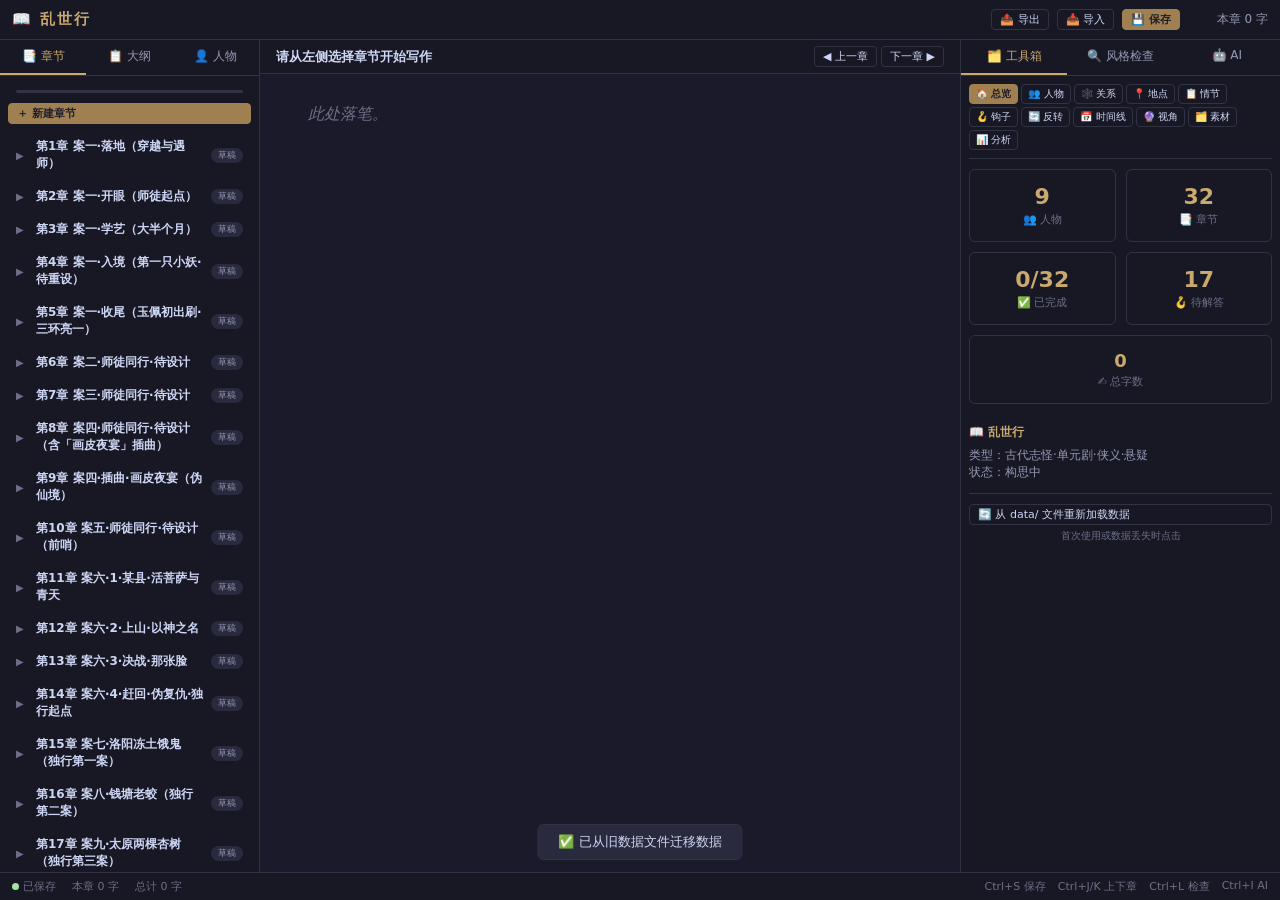
==== commit dd785c91: "新增卷二大纲(案7-15)、九节点骨节卡、第360章样稿、妖物体系总纲、五拍创作规范" ====
--- a/novel-workspace/novel-studio.html
+++ b/novel-workspace/novel-studio.html
@@ -53,6 +53,7 @@
           <button class="btn btn-sm" id="btnNext">下一章 ▶</button>
         </div>
       </div>
+      <div id="aiContextBar" style="display:none;padding:6px 12px;font-size:11px;background:#fef3c7;color:#78350f;border-bottom:1px solid #fcd34d;line-height:1.5"></div>
       <textarea id="editor" placeholder="此处落笔。" spellcheck="false"></textarea>
     </div>
 
@@ -87,6 +88,7 @@
               <button class="btn btn-sm btn-primary" id="btnAiSend">发</button>
               <button class="btn btn-sm" id="btnAiStop">停</button>
               <button class="btn btn-sm" id="btnAiInsert">插入</button>
+              <button class="btn btn-sm" id="btnAiPreview" title="预览即将注入给AI的小说世界观上下文">👁 预览注入</button>
               <button class="btn btn-sm" id="btnAiClear">清</button>
             </div>
             <div class="ai-settings">
@@ -178,14 +180,42 @@
       <div class="modal-row-3">
         <div><label>姓名 *</label><input id="char-name" placeholder="角色名"></div>
         <div><label>身份定位</label><input id="char-title" placeholder="如：主角 / 穿越者"></div>
-        <div><label>生死状态</label>
-          <select id="char-status"><option value="alive">存活</option><option value="dead">已故</option><option value="soul">残魂</option><option value="unknown">下落不明</option></select>
+        <div><label>当下/最终态（快捷）</label>
+          <select id="char-status">
+            <option value="alive">存活</option>
+            <option value="dying">垂死</option>
+            <option value="dead">已故</option>
+            <option value="soul">残魂</option>
+            <option value="spirit">妖鬼</option>
+            <option value="reincarnated">已转世</option>
+            <option value="not_yet_born">未出生</option>
+            <option value="unknown">下落不明</option>
+          </select>
         </div>
       </div>
       <label>标签（逗号分隔）</label><input id="char-tags" placeholder="28岁，前会计，理性有底线">
       <label>简介</label><textarea id="char-summary" rows="2" placeholder="一两句话概括这个角色"></textarea>
-      <label>详细信息（每行一条，"键：值"格式）</label>
-      <textarea id="char-details" rows="6" placeholder="性格：理性有底线，吃软不吃硬&#10;能力：通幽、驱神、斩妖&#10;装备：青布道袍、刻字剑&#10;名言：我一个会计，你让我学这？"></textarea>
+
+      <!-- ===== 生死轨迹（新增） ===== -->
+      <div style="margin-top:10px;padding:10px;background:#f8fafc;border:1px solid #e2e8f0;border-radius:6px">
+        <div style="display:flex;align-items:center;justify-content:space-between;margin-bottom:6px">
+          <label style="margin:0;font-weight:600">⏱ 生死轨迹（每行一段：阶段 → 状态 · 描述）</label>
+          <span id="char-tl-helper" style="font-size:10px;color:#64748b;cursor:pointer;text-decoration:underline">▼ 插入章节标记</span>
+        </div>
+        <div class="modal-row" style="margin-bottom:6px">
+          <div><label style="font-size:11px">首次登场</label><input id="char-first-appear" placeholder="如：ch_an1_1 / 案一第1章 / BACKSTORY"></div>
+          <div><label style="font-size:11px">最后登场</label><input id="char-last-appear" placeholder="如：ch_an1_7 / END"></div>
+        </div>
+        <textarea id="char-status-timeline" rows="6" style="font-family:Consolas,monospace;font-size:12px" placeholder="ch_an1_1 → ch_an1_5 : alive · 随主角同行
+ch_an1_5 → ch_an1_7 : dying · 火墙抽干最后一口气
+ch_an1_7 → END      : dead · 已埋葬，剑尖刻名
+
+# 状态词典：alive存活 / dying垂死 / dead已故 / soul残魂 / spirit妖鬼 / reincarnated已转世 / not_yet_born未出生 / unknown下落不明
+# 也支持中文写法：案一第1~5章：存活·随主角同行"></textarea>
+      </div>
+
+      <label style="margin-top:10px">详细信息（每行一条，"键：值"格式）</label>
+      <textarea id="char-details" rows="5" placeholder="性格：理性有底线，吃软不吃硬&#10;能力：通幽、驱神、斩妖&#10;装备：青布道袍、刻字剑&#10;名言：我一个会计，你让我学这？"></textarea>
     </div>
     <div class="modal-footer"><button class="btn modal-cancel">取消</button><button class="btn btn-primary" id="btnSaveChar">保存</button></div>
   </div>
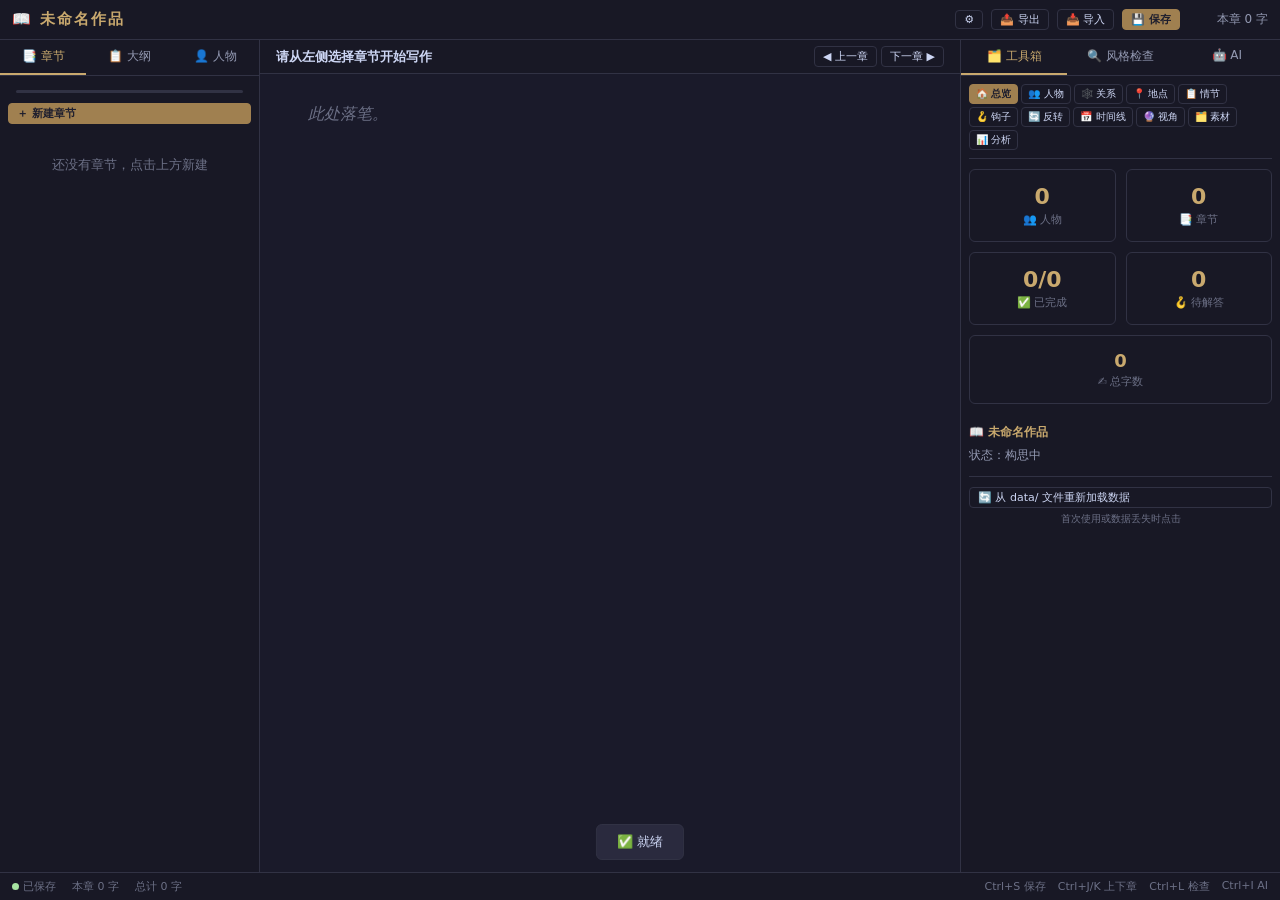
==== commit b0cef58f: "优化工作台：编辑器设置面板(字号/行距/颜色/预设)、修复误触丢失草稿、启动脚本修复、第一章扩写润色" ====
--- a/novel-workspace/novel-studio.html
+++ b/novel-workspace/novel-studio.html
@@ -13,6 +13,7 @@
   <div id="toolbar">
     <span class="brand" id="projectName" onclick="openProjectModal()">📖 小说工作台</span>
     <div class="toolbar-right">
+      <button class="btn btn-sm" id="btnSettings" title="编辑器设置">⚙️</button>
       <button class="btn btn-sm" id="btnExport">📤 导出</button>
       <button class="btn btn-sm" id="btnImport">📥 导入</button>
       <button class="btn btn-sm btn-primary" id="btnSave">💾 保存</button>
@@ -152,7 +153,7 @@
 
 <!-- 章节编辑 -->
 <div class="modal-overlay" id="modal-chapter">
-  <div class="modal-box">
+  <div class="modal-box modal-chapter">
     <div class="modal-header"><span id="chapterModalTitle">新建章节</span><button class="btn btn-sm modal-close">✕</button></div>
     <div class="modal-body">
       <label>章节标题 *</label><input id="ch-title">
@@ -165,8 +166,8 @@
         </div>
       </div>
       <label>涉及人物</label><input id="ch-chars" placeholder="逗号分隔">
-      <label>章节摘要</label><textarea id="ch-summary" rows="3"></textarea>
-      <label>大纲要点</label><textarea id="ch-outline" rows="3" placeholder="本章要完成的事情"></textarea>
+      <label>章节摘要</label><textarea id="ch-summary" rows="6" placeholder="本章概要、核心情节、关键对白…"></textarea>
+      <label>大纲要点</label><textarea id="ch-outline" rows="8" placeholder="本章要完成的事情，按步骤列出…"></textarea>
     </div>
     <div class="modal-footer"><button class="btn modal-cancel">取消</button><button class="btn btn-primary" id="btnSaveChapter">保存</button></div>
   </div>
@@ -353,6 +354,63 @@
   </div>
 </div>
 
+<!-- 编辑器设置 -->
+<div class="modal-overlay" id="modal-settings">
+  <div class="modal-box">
+    <div class="modal-header"><span>⚙️ 编辑器设置</span><button class="btn btn-sm modal-close">✕</button></div>
+    <div class="modal-body" style="gap:12px">
+      <div class="settings-preset-bar" id="presetBar">
+        <button class="preset-btn" data-preset="dark">🌙 暗色</button>
+        <button class="preset-btn" data-preset="warm">📜 暖黄</button>
+        <button class="preset-btn" data-preset="light">☀️ 浅色</button>
+      </div>
+      <div class="settings-grid">
+        <div class="settings-item">
+          <label>字号</label>
+          <div class="settings-row-label">
+            <input type="range" id="set-fontSize" min="14" max="28" value="16" step="1">
+            <span class="range-val" id="set-fontSizeVal">16px</span>
+          </div>
+        </div>
+        <div class="settings-item">
+          <label>行间距</label>
+          <div class="settings-row-label">
+            <input type="range" id="set-lineHeight" min="14" max="32" value="20" step="1">
+            <span class="range-val" id="set-lineHeightVal">2.0</span>
+          </div>
+        </div>
+        <div class="settings-item">
+          <label>左右留白</label>
+          <div class="settings-row-label">
+            <input type="range" id="set-paddingX" min="20" max="120" value="48" step="4">
+            <span class="range-val" id="set-paddingXVal">48px</span>
+          </div>
+        </div>
+        <div class="settings-item">
+          <label>段落间距</label>
+          <div class="settings-row-label">
+            <input type="range" id="set-paraSpacing" min="0" max="24" value="8" step="2">
+            <span class="range-val" id="set-paraSpacingVal">8px</span>
+          </div>
+        </div>
+        <div class="settings-item">
+          <label>文字颜色</label>
+          <input type="color" id="set-textColor" value="#cdd6f4">
+        </div>
+        <div class="settings-item">
+          <label>背景颜色</label>
+          <input type="color" id="set-bgColor" value="#1a1a2a">
+        </div>
+      </div>
+      <div class="settings-hint">💡 设置自动保存到浏览器，刷新不丢失。点击预设可快速切换主题。</div>
+    </div>
+    <div class="modal-footer">
+      <button class="btn" id="btnResetSettings">🔄 恢复默认</button>
+      <button class="btn modal-cancel">关闭</button>
+    </div>
+  </div>
+</div>
+
 <script src="novel-studio.js"></script>
 </body>
 </html>
--- a/novel-workspace/novel-studio.css
+++ b/novel-workspace/novel-studio.css
@@ -387,6 +387,18 @@
   max-height:88vh; overflow-y:auto; box-shadow:var(--shadow);
 }
 .modal-box.modal-lg { width:680px; }
+.modal-box.modal-chapter {
+  width: 94vw; max-width: 1100px;
+  height: 92vh; max-height: none;
+  display:flex; flex-direction:column;
+}
+.modal-box.modal-chapter .modal-body {
+  flex:1; overflow-y:auto; display:flex; flex-direction:column;
+}
+.modal-box.modal-chapter #ch-summary,
+.modal-box.modal-chapter #ch-outline {
+  min-height: 180px; resize:vertical; flex-shrink:0;
+}
 .modal-header {
   display:flex; align-items:center; justify-content:space-between;
   padding:12px 16px; border-bottom:1px solid var(--border);
@@ -447,6 +459,27 @@
 ::-webkit-scrollbar-thumb { background:var(--border); border-radius:3px; }
 ::-webkit-scrollbar-thumb:hover { background:var(--border-light); }
 
+/* ---- 编辑器设置面板 ---- */
+.settings-grid { display:grid; grid-template-columns:1fr 1fr; gap:12px; }
+.settings-item { display:flex; flex-direction:column; gap:4px; }
+.settings-item label { font-size:12px; color:var(--text-dim); }
+.settings-item input[type="range"] { width:100%; accent-color:var(--accent); }
+.settings-item input[type="color"] {
+  width:48px; height:32px; border:1px solid var(--border); border-radius:var(--radius-sm);
+  background:transparent; cursor:pointer; padding:2px;
+}
+.settings-item .range-val { font-size:11px; color:var(--text-muted); margin-left:6px; }
+.settings-row-label { display:flex; align-items:center; gap:6px; }
+.settings-preset-bar { display:flex; gap:6px; margin-bottom:10px; flex-wrap:wrap; }
+.settings-preset-bar .preset-btn {
+  font-size:11px; padding:4px 10px; border-radius:99px; cursor:pointer;
+  border:1px solid var(--border); background:transparent; color:var(--text-dim);
+  transition:var(--transition);
+}
+.settings-preset-bar .preset-btn:hover { border-color:var(--accent-dim); color:var(--accent); }
+.settings-preset-bar .preset-btn.active { background:var(--accent-dim); color:var(--bg); border-color:var(--accent-dim); }
+.settings-hint { font-size:11px; color:var(--text-muted); margin-top:8px; line-height:1.5; }
+
 /* ---- 响应式 ---- */
 @media (max-width:900px) {
   #left-panel { width:200px; min-width:160px; }
